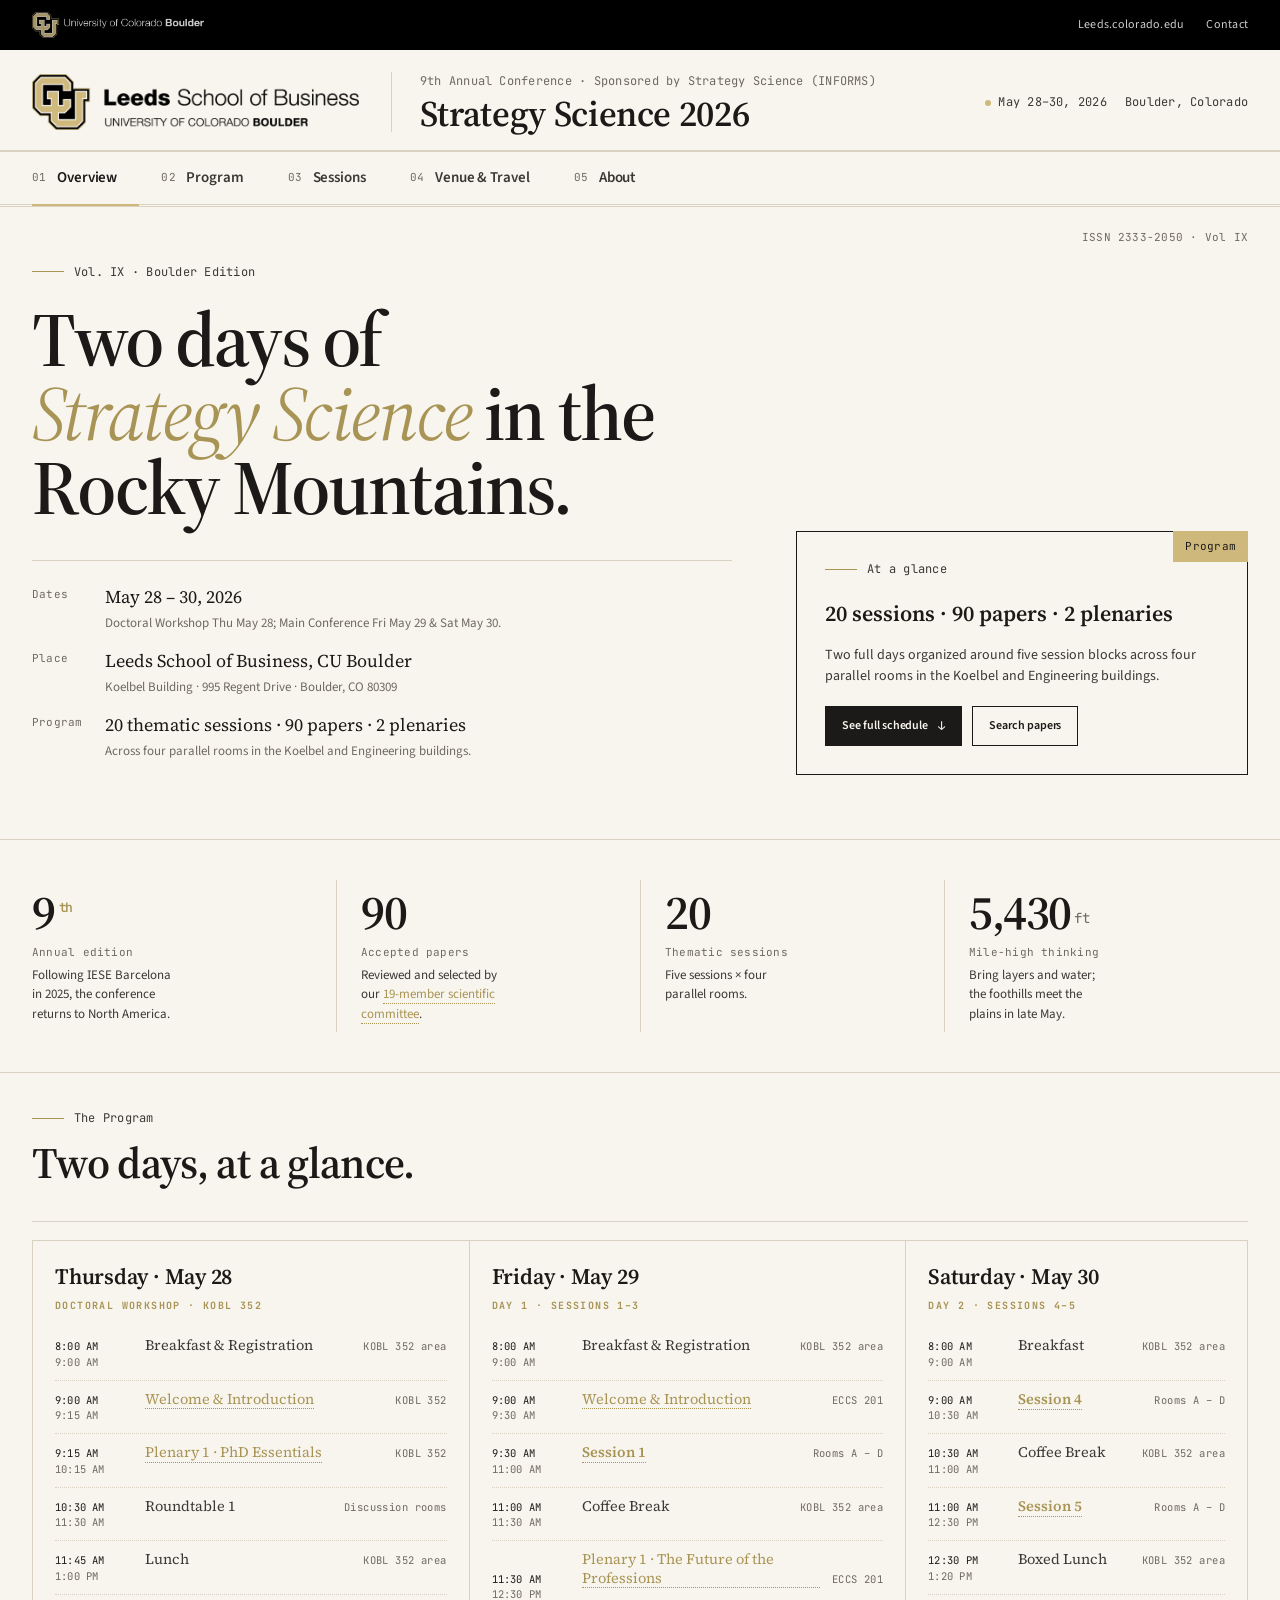
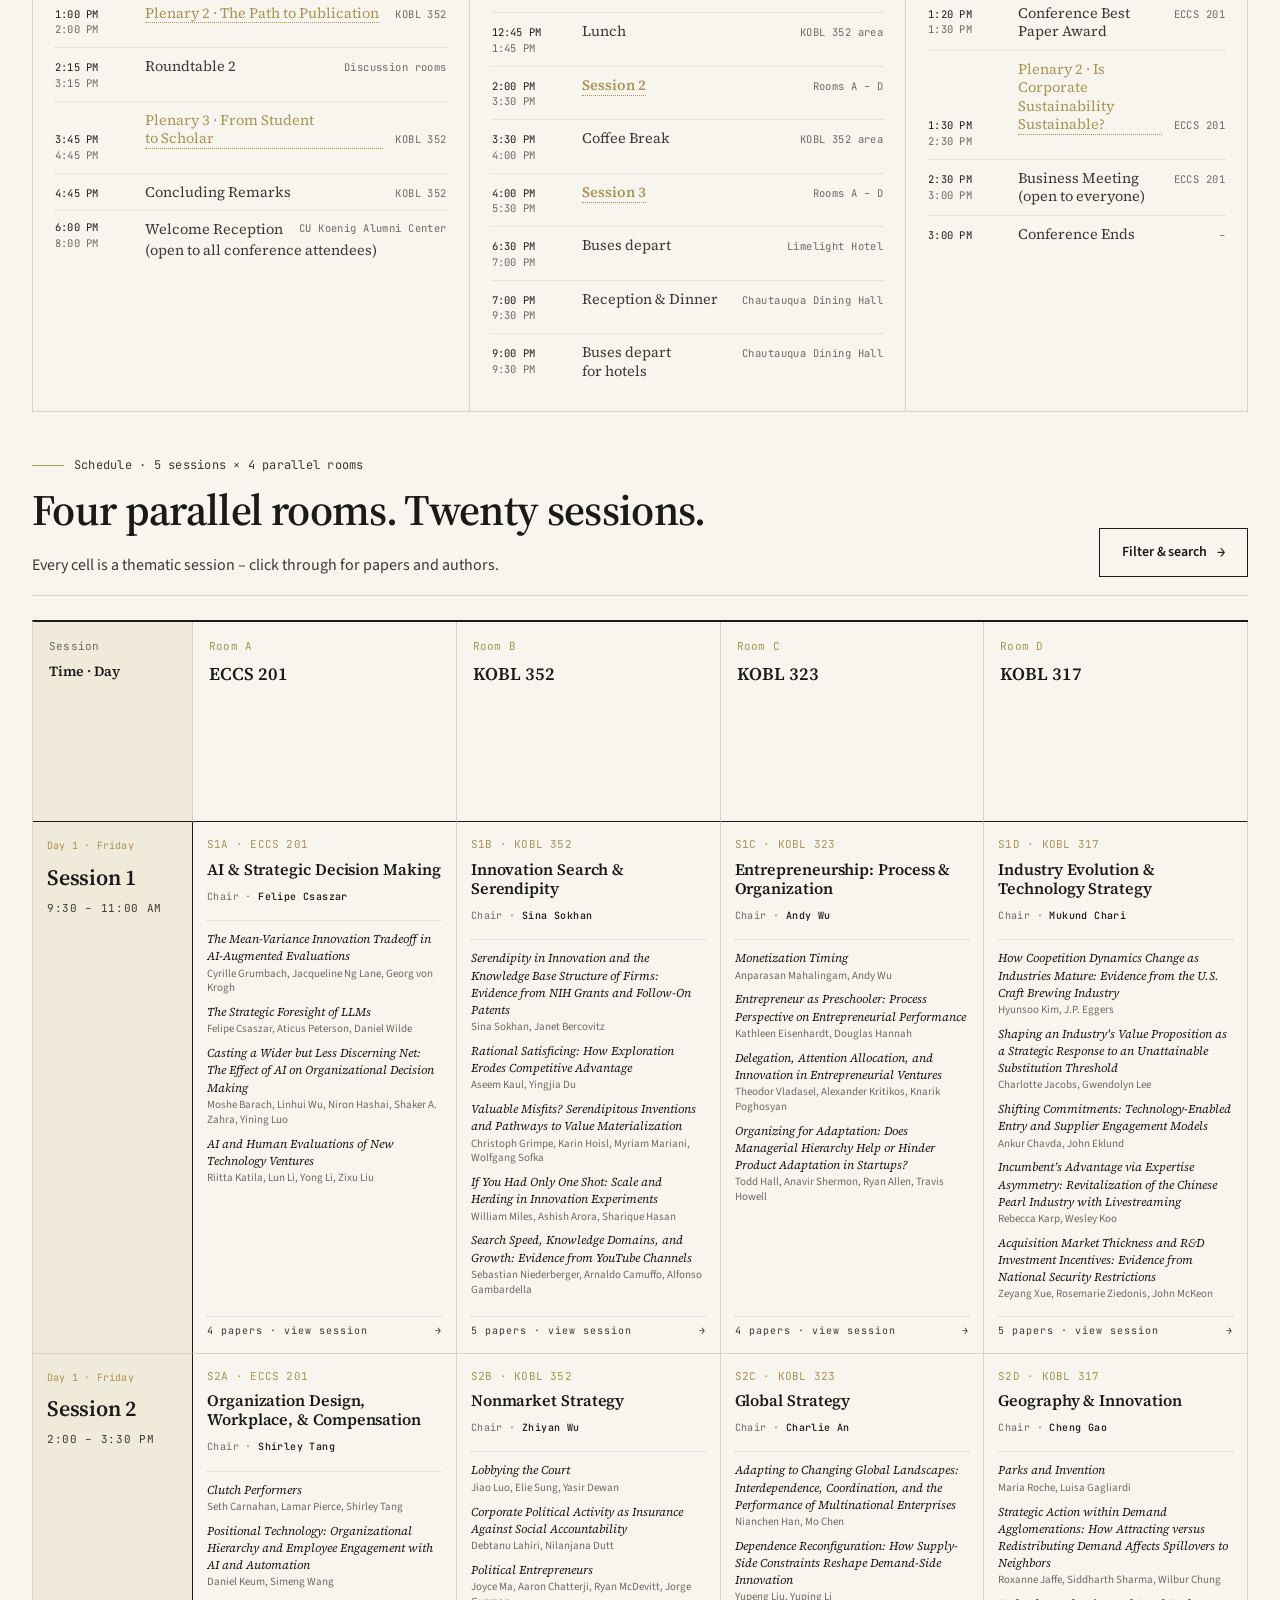
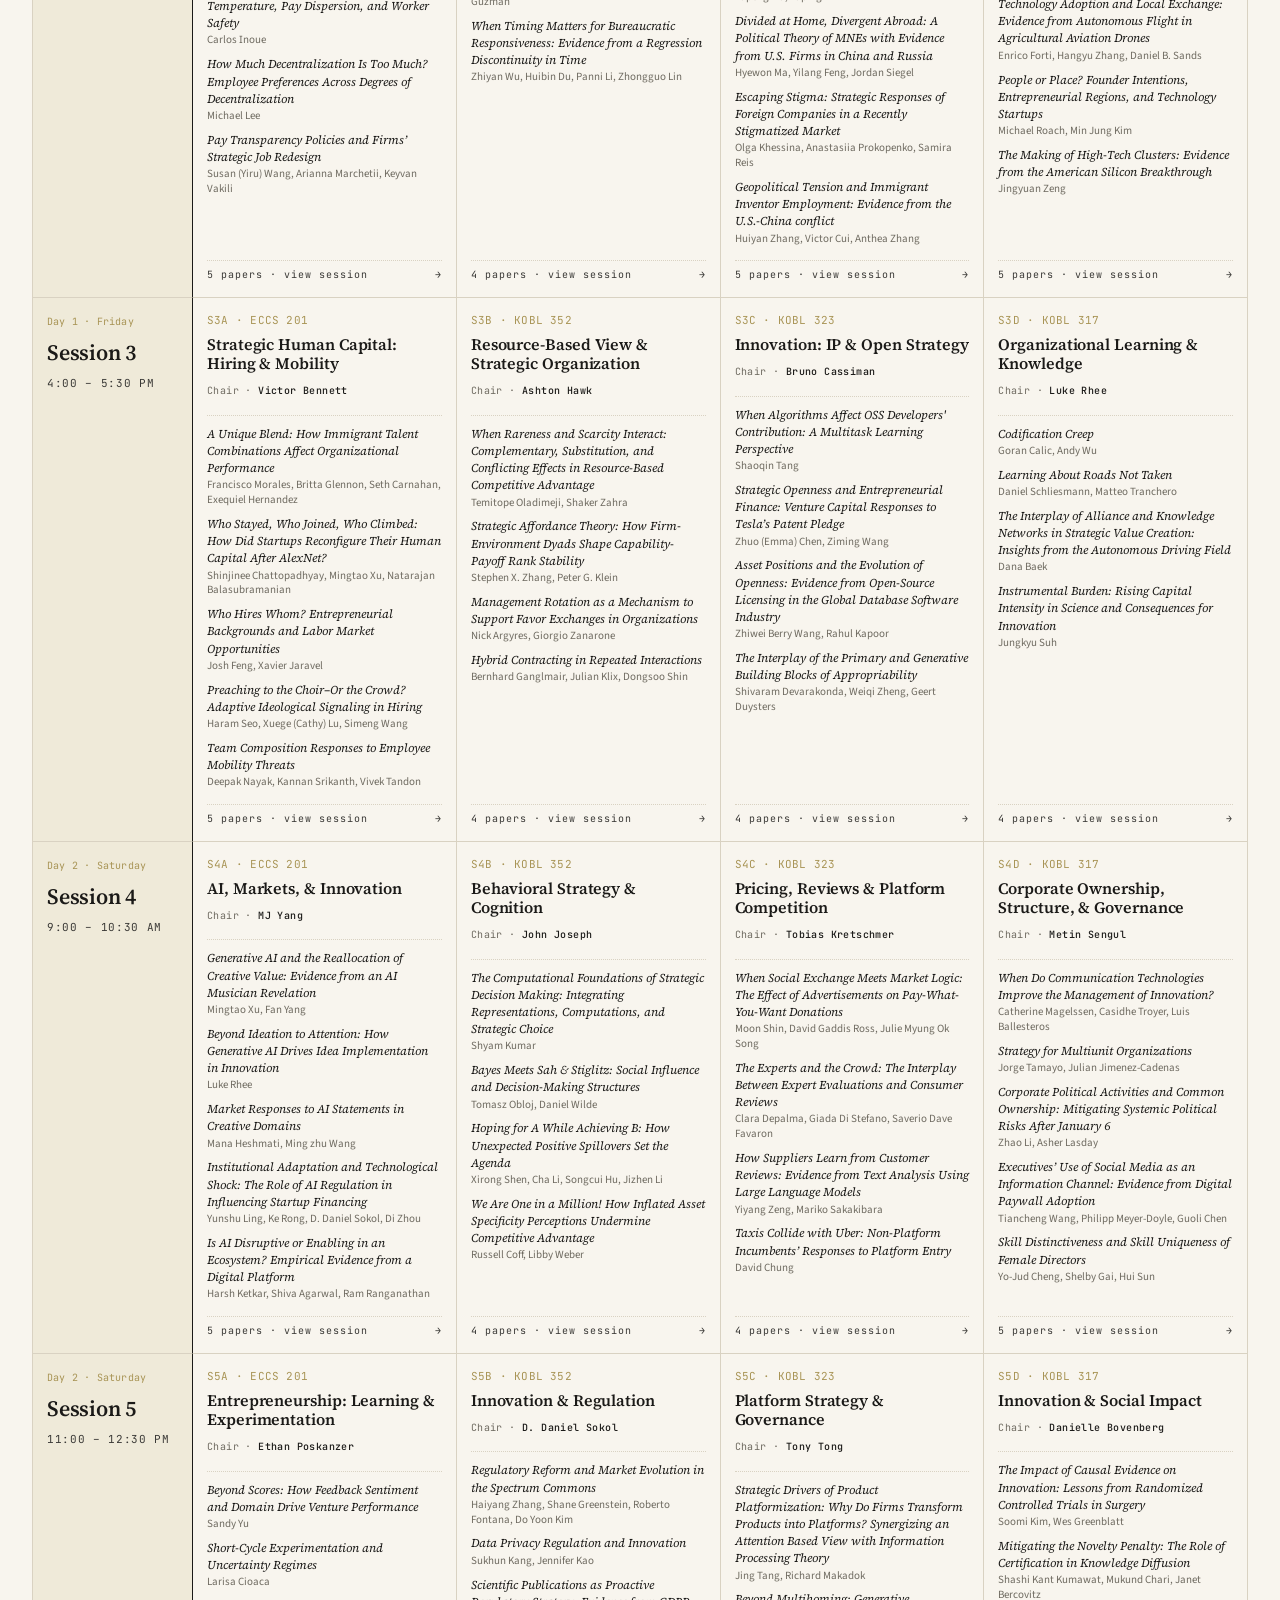
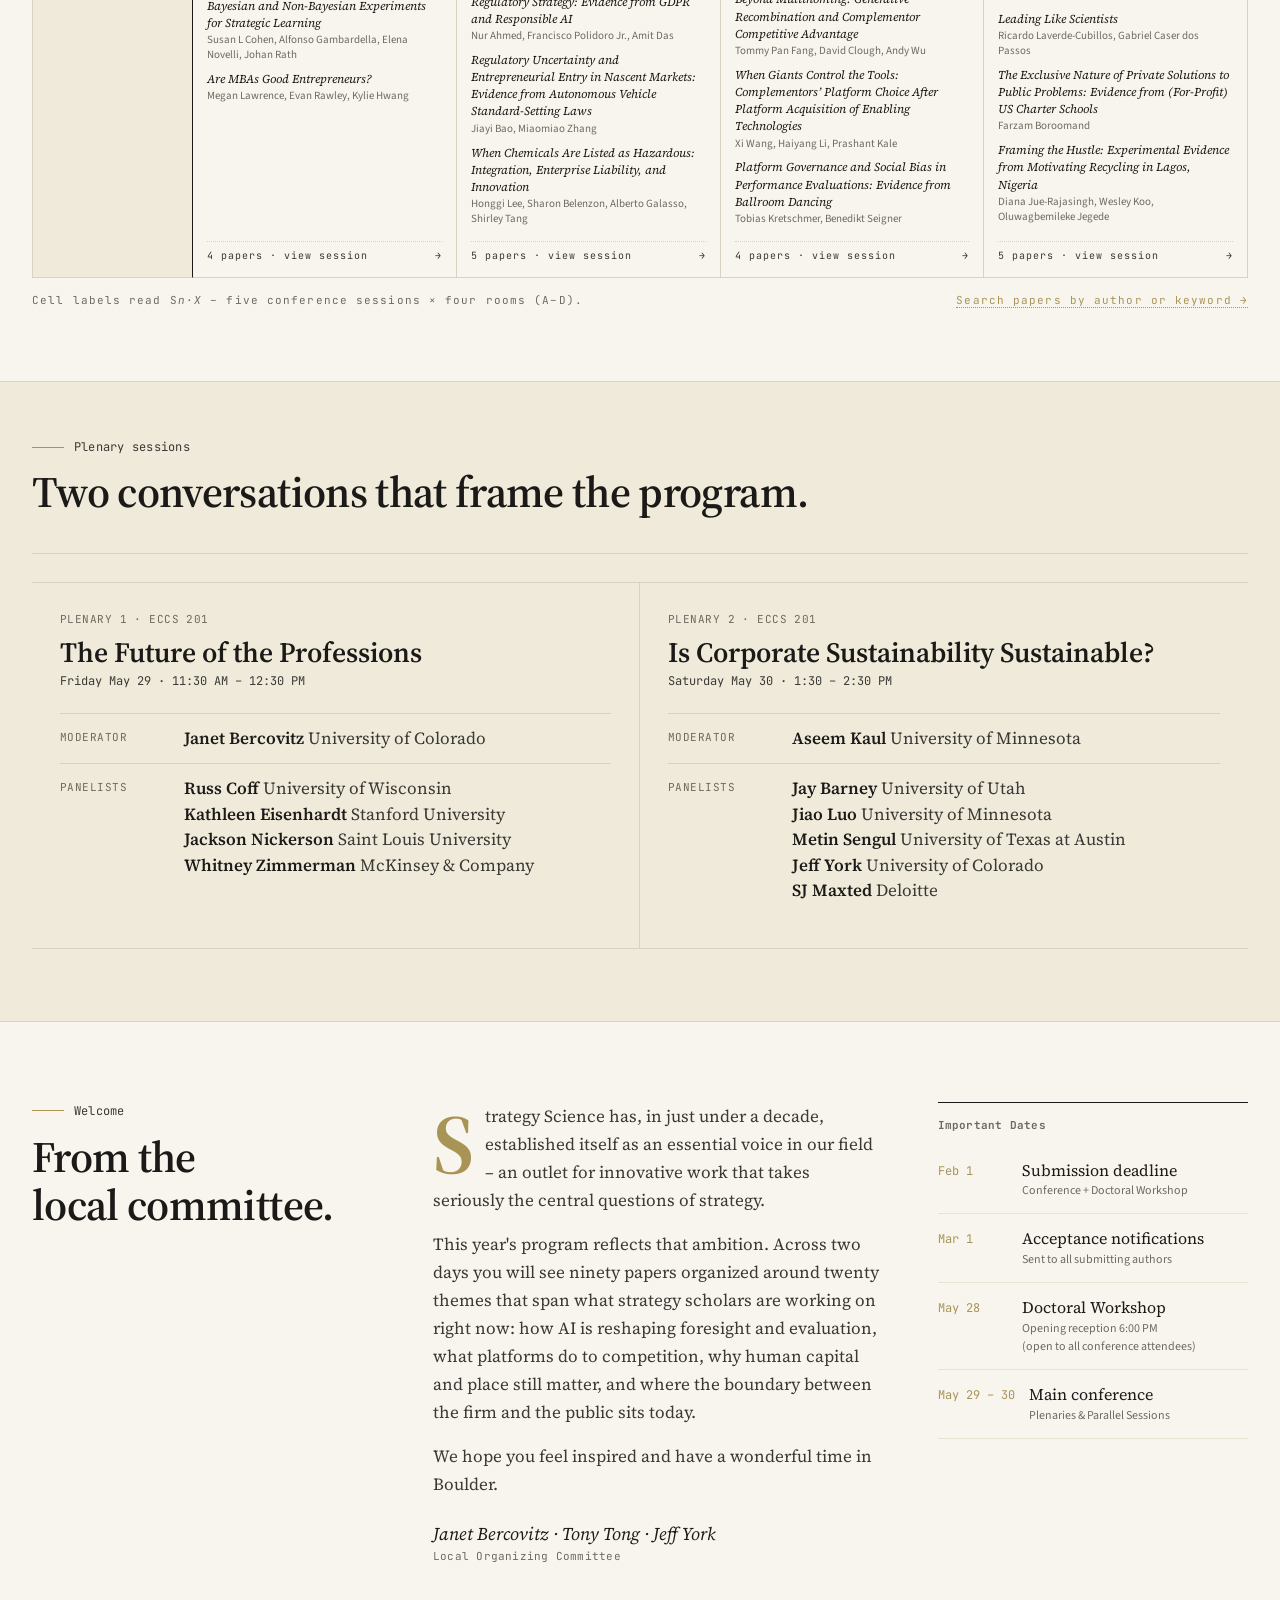
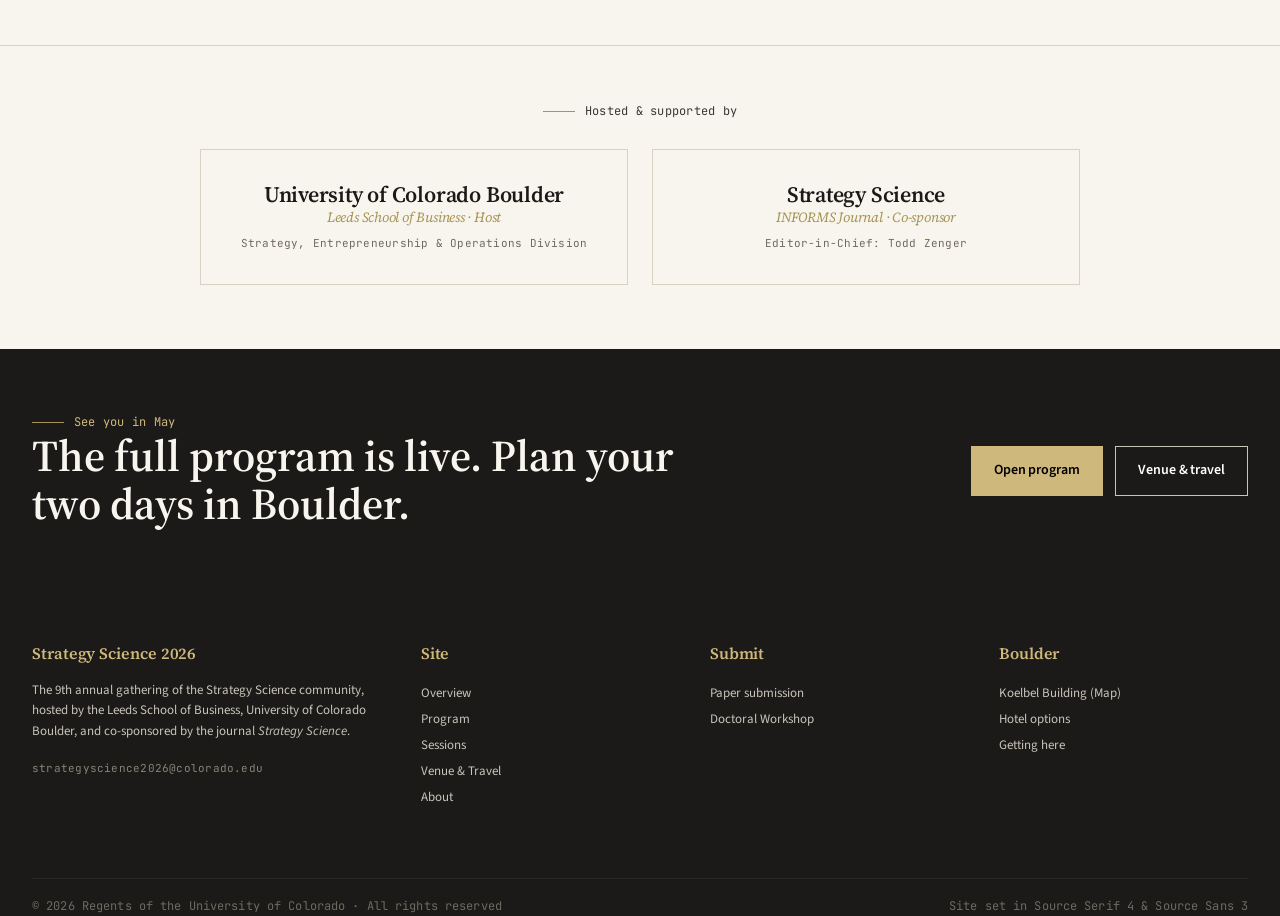
==== deploy/index.html @ 295f2c68 "Revert two-line room name on Welcome Reception row Per user preference. Back to the two-row layout w" ====
<!DOCTYPE html>
<html lang="en">
<head>
<meta charset="UTF-8" />
<meta name="viewport" content="width=device-width, initial-scale=1.0" />
<title>Strategy Science 2026 – Boulder, Colorado</title>
<meta name="description" content="The 9th Annual Strategy Science Conference, hosted by the Leeds School of Business at the University of Colorado Boulder. May 28–30, 2026." />
<link rel="preconnect" href="https://fonts.googleapis.com" />
<link rel="preconnect" href="https://fonts.gstatic.com" crossorigin />
<link href="https://fonts.googleapis.com/css2?family=Source+Serif+4:opsz,wght@8..60,400;8..60,500;8..60,600;8..60,700&family=Source+Sans+3:wght@400;500;600;700&family=JetBrains+Mono:wght@400;500&display=swap" rel="stylesheet" />
<link rel="stylesheet" href="assets/site.css" />
<style data-page="home">
  /* –– Hero –– */
  .hero {
    border-bottom: 1px solid var(--rule);
    padding: 56px 0 64px;
    position: relative;
    overflow: hidden;
  }
  .hero .grid {
    display: grid;
    grid-template-columns: 1.55fr 1fr;
    gap: 64px;
    align-items: end;
  }
  @media (max-width: 920px) { .hero .grid { grid-template-columns: 1fr; gap: 36px; } }
  .hero h2 {
    font-family: var(--serif);
    font-weight: 600;
    font-size: clamp(40px, 6vw, 88px);
    line-height: 0.96;
    letter-spacing: -0.025em;
    margin: 22px 0 0;
  }
  .hero h2 em {
    font-style: italic;
    font-weight: 400;
    color: var(--gold-deep);
  }
  .hero .runner {
    display: grid;
    grid-template-columns: max-content 1fr;
    column-gap: 22px;
    row-gap: 14px;
    border-top: 1px solid var(--rule);
    padding-top: 22px;
    margin-top: 36px;
    font-size: 14px;
  }
  .hero .runner dt {
    font-family: var(--mono); font-size: 11px; letter-spacing: 0.02em; color: var(--ink-3);
    padding-top: 3px;
  }
  .hero .runner dd { margin: 0; font-family: var(--serif); font-size: 18px; }
  .hero .runner dd small { display:block; font-family: var(--sans); font-size: 13px; color: var(--ink-3); margin-top: 2px; }
  .hero-aside {
    border: 1px solid var(--ink);
    padding: 28px;
    background: var(--paper);
    position: relative;
  }
  .hero-aside .stamp {
    position: absolute; top: -1px; right: -1px;
    background: var(--gold); color: var(--ink);
    padding: 7px 12px;
    font-family: var(--mono); font-size: 11px; letter-spacing: 0.02em;
  }
  .hero-aside h3 {
    font-family: var(--serif); font-weight: 600; font-size: 22px; margin: 8px 0 4px;
  }
  .hero-aside p { color: var(--ink-2); font-size: 14px; line-height: 1.55; }
  .hero-aside .actions { display: flex; gap: 10px; margin-top: 18px; flex-wrap: wrap; }
  .hero-aside .actions .btn { padding: 10px 16px; font-size: 12px; }

  /* corner ornament */
  .hero::before {
    content: "ISSN 2333-2050 · Vol IX";
    position: absolute;
    top: 22px; right: 32px;
    font-family: var(--mono); font-size: 11px; letter-spacing: 0.02em;
    color: var(--ink-3);
  }

  /* –– At-a-glance strip –– */
  .glance {
    border-bottom: 1px solid var(--rule);
    padding: 40px 0;
  }
  .glance .row {
    display: grid;
    grid-template-columns: repeat(4, 1fr);
    gap: 0;
  }
  @media (max-width: 1000px) { .glance .row { grid-template-columns: repeat(3, 1fr); } }
  @media (max-width: 800px) { .glance .row { grid-template-columns: repeat(2, 1fr); } }
  .glance .stat {
    padding: 8px 24px 8px 0;
    border-left: 1px solid var(--rule);
    padding-left: 24px;
  }
  .glance .stat:first-child { border-left: none; padding-left: 0; }
  .glance .stat .num {
    font-family: var(--serif);
    font-weight: 600;
    font-size: 48px;
    line-height: 1;
    letter-spacing: -0.03em;
    color: var(--ink);
    white-space: nowrap;
  }
  .glance .stat .num sup {
    font-family: var(--mono);
    font-size: 13px;
    color: var(--gold-deep);
    margin-left: 4px;
    vertical-align: super;
  }
  .glance .stat .num .unit {
    font-family: var(--mono); font-size: 14px; font-weight: 400;
    color: var(--ink-3); letter-spacing: 0.02em; vertical-align: 0.4em;
  }
  .glance .stat .lbl {
    font-family: var(--mono); font-size: 11px; letter-spacing: 0.02em;
    color: var(--ink-3); margin-top: 8px;
  }
  .glance .stat p { font-size: 13px; color: var(--ink-2); line-height: 1.5; margin: 4px 0 0; max-width: 24ch; }

  /* –– Welcome letter + side card –– */
  .letter {
    padding: 80px 0;
    border-bottom: 1px solid var(--rule);
  }
  .letter .grid {
    display: grid;
    grid-template-columns: 1fr 1.3fr 0.9fr;
    gap: 56px;
    align-items: start;
  }
  @media (max-width: 1000px) { .letter .grid { grid-template-columns: 1fr; gap: 28px; } }
  .letter .lede {
    font-family: var(--serif);
    font-size: 22px;
    line-height: 1.35;
    color: var(--ink);
  }
  .letter .lede:first-letter {
    font-family: var(--serif);
    font-weight: 700;
    font-size: 84px;
    line-height: 0.85;
    float: left;
    padding: 6px 10px 0 0;
    color: var(--gold-deep);
  }
  .letter .body p { font-family: var(--serif); font-size: 17px; line-height: 1.65; color: var(--ink-2); margin: 0 0 16px; }
  .letter .signoff { margin-top: 22px; }
  .letter .signoff .nm { font-family: var(--serif); font-style: italic; font-size: 18px; }
  .letter .signoff .role { font-family: var(--mono); font-size: 11px; letter-spacing: 0.02em; color: var(--ink-3); }
  .letter .side {
    border-top: 1px solid var(--ink);
    padding-top: 14px;
  }
  .letter .side h4 {
    font-family: var(--mono); font-size: 11px; letter-spacing: 0.02em; color: var(--ink-3);
    margin: 0 0 12px;
  }
  .letter .side .item {
    border-bottom: 1px solid var(--rule-soft);
    padding: 14px 0;
    display: grid; grid-template-columns: max-content 1fr; gap: 14px;
  }
  .letter .side .item .d {
    font-family: var(--mono); font-size: 12px; color: var(--gold-deep); padding-top: 2px; min-width: 70px;
  }
  .letter .side .item .t { font-family: var(--serif); font-size: 16px; line-height: 1.35; }
  .letter .side .item .t small { display:block; font-family: var(--sans); font-size: 12px; color: var(--ink-3); margin-top: 2px; }

  /* –– Day timeline strip –– */
  .timeline {
    padding: 36px 0 8px;
  }
  .timeline .head {
    display: grid; grid-template-columns: 1fr auto; gap: 24px; align-items: end;
    padding-bottom: 16px; border-bottom: 1px solid var(--rule); margin-bottom: 18px;
  }
  .timeline .head p { color: var(--ink-2); margin: 0; max-width: 56ch; }
  .days {
    display: grid; grid-template-columns: 1.15fr 1.15fr 0.90fr; gap: 0;
    border-left: 1px solid var(--rule);
  }
  @media (max-width: 1000px) { .days { grid-template-columns: 1fr 1fr; } }
  @media (max-width: 800px) { .days { grid-template-columns: 1fr; } }
  .day-col {
    border-right: 1px solid var(--rule);
    border-top: 1px solid var(--rule);
    min-width: 0;
    border-bottom: 1px solid var(--rule);
    padding: 18px 22px 22px;
  }
  .day-col h4 {
    margin: 0 0 14px;
    font-family: var(--mono); font-size: 10px; letter-spacing: 0.12em; color: var(--ink-3); text-transform: uppercase;
    display: flex; flex-direction: column; gap: 4px;
  }
  .day-col h4 .big { font-family: var(--serif); font-size: 22px; font-weight: 600; letter-spacing: -0.01em; color: var(--ink); text-transform: none; }
  .day-col h4 .tag { color: var(--gold-deep); font-size: 10px; letter-spacing: .14em; }
  .day-col .item {
    display: grid; grid-template-columns: 78px minmax(0, 1fr) auto; gap: 12px;
    padding: 9px 0;
    border-top: 1px dotted var(--rule);
    align-items: start;
    align-items: baseline;
  }
  .day-col .item:first-of-type { border-top: 0; }
  .day-col .item .t { font-family: var(--mono); font-size: 10.5px; color: var(--ink); letter-spacing: .02em; line-height: 1.5; white-space: nowrap; }
  .day-col .item .t .to { display: block; color: var(--ink-3); }
  .day-col .item .lbl { font-family: var(--serif); font-size: 14.5px; color: var(--ink-2); line-height: 1.28; text-wrap: pretty; }
  .day-col .item.session .lbl { color: var(--ink); font-weight: 600; }
  .day-col .item.session .lbl a { color: var(--gold-deep); border-bottom: 1px dotted; }
  .day-col .item .rm { font-family: var(--mono); font-size: 10.5px; color: var(--ink-3); letter-spacing: 0.04em; white-space: nowrap; }
  .day-col .lbl details.info { display: inline; }
  .day-col .lbl details.info > summary {
    list-style: none;
    cursor: pointer;
    color: var(--gold-deep);
    border-bottom: 1px dotted var(--gold-deep);
    display: inline;
  }
  .day-col .lbl details.info > summary::-webkit-details-marker { display: none; }
  .day-col .lbl details.info .info-body {
    display: block;
    margin-top: 6px;
    padding: 10px 12px;
    background: var(--paper-2);
    border-left: 2px solid var(--gold);
    font-family: var(--sans);
    font-size: 12px;
    color: var(--ink-2);
    line-height: 1.55;
  }
  .day-col .lbl details.info .info-body b {
    display: inline-block;
    font-family: var(--mono);
    font-size: 10px;
    text-transform: uppercase;
    letter-spacing: 0.08em;
    color: var(--ink);
    margin-right: 8px;
    margin-top: 4px;
    font-weight: 600;
  }
  .day-col .lbl details.info .info-body b:first-child { margin-top: 0; }

  /* –– Schedule matrix on home –– */
  .schedule-home {
    padding: 36px 0 64px;
    border-bottom: 1px solid var(--rule);
  }
  .schedule-home .head {
    display: grid; grid-template-columns: 1fr auto; gap: 24px; align-items: end;
    padding-bottom: 18px; border-bottom: 1px solid var(--rule); margin-bottom: 0;
  }
  .schedule-home .head p { color: var(--ink-2); margin: 0; max-width: 60ch; }
  .matrix-wrap { padding: 24px 0 8px; overflow-x: auto; }
  .matrix {
    display: grid;
    grid-template-columns: 160px repeat(4, minmax(0, 1fr));
    border-top: 2px solid var(--ink);
    border-left: 1px solid var(--rule);
    min-width: 920px;
  }
  .m-cell { overflow-wrap: anywhere; min-width: 0; }
  .session-card .ti, .session-card .desc, .session-card .pp { overflow-wrap: anywhere; }
  .m-cell {
    border-right: 1px solid var(--rule);
    border-bottom: 1px solid var(--rule);
    padding: 14px;
    display: flex; flex-direction: column; gap: 6px;
    min-height: 200px;
    position: relative;
  }
  .m-head { background: var(--paper); border-bottom: 1px solid var(--ink); padding: 16px; }
  .m-head .room { font-family: var(--mono); font-size: 11px; letter-spacing: 0.02em; color: var(--gold-deep); }
  .m-head .building { font-family: var(--serif); font-weight: 600; font-size: 18px; line-height: 1.1; margin-top: 2px; }
  .m-head .cap { font-family: var(--mono); font-size: 11px; color: var(--ink-3); margin-top: 4px; letter-spacing: 0.06em; }
  .m-rowhead {
    background: var(--paper-2);
    border-right: 1px solid var(--ink);
    padding: 16px 14px;
    display: flex; flex-direction: column; gap: 6px;
  }
  .m-rowhead .sn { font-family: var(--serif); font-weight: 600; font-size: 22px; letter-spacing: -0.01em; }
  .m-rowhead .ti { font-family: var(--mono); font-size: 11px; color: var(--ink-2); letter-spacing: .06em; }
  .m-rowhead .day { font-family: var(--mono); font-size: 10px; color: var(--gold-deep); letter-spacing: 0.02em; }
  .session-card {
    cursor: pointer;
    transition: background .12s ease;
    text-decoration: none; color: inherit;
  }
  .session-card:hover { background: #F1ECDD; }
  .session-card .id {
    font-family: var(--mono); font-size: 11px; letter-spacing: 0.02em; color: var(--gold-deep);
  }
  .session-card .ti {
    font-family: var(--serif); font-weight: 600; font-size: 16px; line-height: 1.2; letter-spacing: -0.005em; color: var(--ink);
  }
  .session-card .chair {
    font-family: var(--mono); font-size: 10px; letter-spacing: 0.04em; color: var(--ink-3);
    margin-top: 4px;
  }
  .session-card .chair b { color: var(--ink); font-weight: 500; }
  .session-card .papers-list {
    margin-top: 10px;
    padding-top: 10px;
    border-top: 1px dotted var(--rule);
    display: flex; flex-direction: column; gap: 8px;
    flex: 1;
  }
  .session-card .papers-list .pp {
    font-size: 12px; line-height: 1.35;
  }
  .session-card .papers-list .pp .pti {
    font-family: var(--serif); color: var(--ink); font-style: italic;
  }
  .session-card .papers-list .pp .pau {
    color: var(--ink-3); display: block; font-size: 11px; margin-top: 1px;
  }
  .session-card .ct {
    font-family: var(--mono); font-size: 10px; color: var(--ink-2); letter-spacing: .1em;
    border-top: 1px dotted var(--rule); padding-top: 6px; margin-top: 8px;
    display: flex; justify-content: space-between; align-items: center;
  }
  .matrix-foot {
    margin: 14px 0 0; font-family: var(--mono); font-size: 11px; letter-spacing: .1em; color: var(--ink-3);
    display: flex; justify-content: space-between; flex-wrap: wrap; gap: 12px;
  }
  .matrix-foot a { color: var(--gold-deep); border-bottom: 1px dotted; }

  /* –– Logos / sponsors –– */
  .sponsors {
    padding: 56px 0 64px;
  }
  .sponsors .head { text-align: center; margin-bottom: 28px; }
  .sponsors .row {
    display: grid;
    grid-template-columns: repeat(2, 1fr);
    gap: 24px;
    align-items: stretch;
    max-width: 880px;
    margin: 0 auto;
  }
  @media (max-width: 700px) { .sponsors .row { grid-template-columns: 1fr; } }
  .sponsor {
    display: block;
    border: 1px solid var(--rule);
    padding: 32px 24px;
    text-align: center;
    background: var(--paper);
    color: inherit;
    text-decoration: none;
    transition: border-color .15s ease, transform .15s ease, background .15s ease;
  }
  .sponsor:hover {
    border-color: var(--gold-deep);
    background: #FBF7EE;
  }
  .sponsor .lockup {
    font-family: var(--serif);
    font-weight: 600;
    font-size: 22px;
    letter-spacing: -0.01em;
    line-height: 1.1;
  }
  .sponsor .lockup span { color: var(--gold-deep); display: block; font-style: italic; font-weight: 400; font-size: 14px; margin-top: 4px; }
  .sponsor .sub {
    font-family: var(--mono); font-size: 11px; letter-spacing: 0.02em; color: var(--ink-3);
    margin-top: 10px;
  }

  /* –– Closing CTA –– */
  .cta {
    background: var(--ink);
    color: var(--paper);
    padding: 64px 0 64px;
    margin-bottom: 0;
  }
  .cta .grid {
    display: grid; grid-template-columns: 1.4fr 1fr; gap: 40px; align-items: center;
  }
  @media (max-width: 800px) { .cta .grid { grid-template-columns: 1fr; } }
  .cta h2 {
    font-family: var(--serif); font-weight: 600; font-size: clamp(28px, 4vw, 44px); margin: 0; line-height: 1.1;
  }
  .cta p { color: #C8C4BA; max-width: 56ch; }
  .cta .btn { background: var(--gold); border-color: var(--gold); color: #000; }
  .cta .btn:hover { background: #fff; border-color: #fff; color: #000; }
  .cta .btn.ghost { background: transparent; border-color: #C8C4BA; color: #fff; }
  .cta .btn.ghost:hover { background: #fff; color: #000; border-color: #fff; }

</style>
</head>
<body>

<!-- CU-style top bar -->
<div class="cu-bar">
  <div class="row">
    <div class="brand"><a href="https://www.colorado.edu/" target="_blank" rel="noopener" class="cu-logo"><img src="assets/cu-boulder-lockup-rev.png" alt="University of Colorado Boulder" /></a></div>
    <nav>
      <a href="https://www.colorado.edu/business/" target="_blank" rel="noopener">Leeds.colorado.edu</a>
      <a href="mailto:strategyscience2026@colorado.edu">Contact</a>
    </nav>
  </div>
</div>

<!-- Site header -->
<header class="site-header">
  <div class="row">
    <a href="https://www.colorado.edu/business/" target="_blank" rel="noopener" class="leeds-mark"><img src="assets/leeds-lockup.png" alt="Leeds School of Business – University of Colorado Boulder" /></a>
    <div class="lockup">
      <div class="eyebrow">9th Annual Conference · Sponsored by Strategy Science (INFORMS)</div>
      <h1><a href="index.html">Strategy Science 2026</a></h1>
    </div>
    <div class="meta">
      <span><span class="dot"></span> May 28–30, 2026</span>
      <span>Boulder, Colorado</span>
    </div>
  </div>
</header>

<nav class="primary-nav">
  <div class="row">
    <a href="index.html" aria-current="page"><span class="num">01</span> Overview</a>
    <a href="program.html"><span class="num">02</span> Program</a>
    <a href="sessions.html"><span class="num">03</span> Sessions</a>
    <a href="venue.html"><span class="num">04</span> Venue &amp; Travel</a>
    <a href="about.html"><span class="num">05</span> About</a>
  </div>
</nav>

<!-- Hero -->
<section class="hero">
  <div class="container">
    <div class="grid">
      <div>
        <div class="kicker">Vol. IX · Boulder Edition</div>
        <h2>Two days of <em style="white-space:nowrap;">Strategy Science</em> in the Rocky Mountains.</h2>
        <dl class="runner">
          <dt>Dates</dt>
          <dd>May 28 – 30, 2026<small>Doctoral Workshop Thu May 28; Main Conference Fri May 29 &amp; Sat May 30.</small></dd>
          <dt>Place</dt>
          <dd>Leeds School of Business, CU Boulder<small>Koelbel Building · 995 Regent Drive · Boulder, CO 80309</small></dd>
          <dt>Program</dt>
          <dd>20 thematic sessions · 90 papers · 2 plenaries<small>Across four parallel rooms in the Koelbel and Engineering buildings.</small></dd>
        </dl>
      </div>
      <aside class="hero-aside">
        <div class="stamp">Program</div>
        <div class="kicker" style="margin-bottom: 18px;">At a glance</div>
        <h3>20 sessions · 90 papers · 2 plenaries</h3>
        <p>Two full days organized around five session blocks across four parallel rooms in the Koelbel and Engineering buildings.</p>
        <div class="actions">
          <a class="btn" href="#sched">See full schedule <span class="arr">↓</span></a>
          <a class="btn ghost" href="program.html">Search papers</a>
        </div>
      </aside>
    </div>
  </div>
</section>

<!-- Glance -->
<section class="glance">
  <div class="container">
    <div class="row">
      <div class="stat">
        <div class="num">9<sup>th</sup></div>
        <div class="lbl">Annual edition</div>
        <p>Following IESE Barcelona in 2025, the conference returns to North America.</p>
      </div>
      <div class="stat">
        <div class="num">90</div>
        <div class="lbl">Accepted papers</div>
        <p>Reviewed and selected by our <a href="about.html#scientific-committee" style="border-bottom:1px dotted;color:var(--gold-deep);">19-member scientific committee</a>.</p>
      </div>
      <div class="stat">
        <div class="num">20</div>
        <div class="lbl">Thematic sessions</div>
        <p>Five sessions × four parallel rooms.</p>
      </div>
      <div class="stat">
        <div class="num">5,430<span class="unit">&thinsp;ft</span></div>
        <div class="lbl">Mile-high thinking</div>
        <p>Bring layers and water; the foothills meet the plains in late May.</p>
      </div>
    </div>
  </div>
</section>


<!-- Day timeline -->
<section class="timeline">
  <div class="container">
    <div class="head">
      <div>
        <div class="kicker">The Program</div>
        <h2 class="section-title">Two days, at a glance.</h2>
      </div>
    </div>
    <div class="days">
      <div class="day-col">
        <h4><span class="big">Thursday · May 28</span><span class="tag">Doctoral Workshop · KOBL 352</span></h4>
        <div class="item"><span class="t">8:00 AM<span class="to">9:00 AM</span></span><span class="lbl">Breakfast &amp; Registration</span><span class="rm">KOBL 352 area</span></div>
        <div class="item"><span class="t">9:00 AM<span class="to">9:15 AM</span></span><span class="lbl"><details class="info"><summary>Welcome &amp; Introduction</summary><div class="info-body"><b>Hosts</b> Tony Tong (CU Boulder) · Todd Zenger (Utah) · Aseem Kaul (Minnesota) · Mahka Moeen (Wisconsin)</div></details></span><span class="rm">KOBL 352</span></div>
        <div class="item"><span class="t">9:15 AM<span class="to">10:15 AM</span></span><span class="lbl"><details class="info"><summary>Plenary 1 · PhD Essentials</summary><div class="info-body"><b>Theme</b>Succeeding in Your Doctoral Journey<br><b>Moderator</b>Mahka Moeen (Wisconsin)<br><b>Panelists</b>Felipe Csaszar (Michigan) · Martin Ganco (Wisconsin) · Jiao Luo (Minnesota)</div></details></span><span class="rm">KOBL 352</span></div>
        <div class="item"><span class="t">10:30 AM<span class="to">11:30 AM</span></span><span class="lbl">Roundtable 1</span><span class="rm">Discussion rooms</span></div>
        <div class="item"><span class="t">11:45 AM<span class="to">1:00 PM</span></span><span class="lbl">Lunch</span><span class="rm">KOBL 352 area</span></div>
        <div class="item"><span class="t">1:00 PM<span class="to">2:00 PM</span></span><span class="lbl"><details class="info"><summary>Plenary 2 · The Path to Publication</summary><div class="info-body"><b>Theme</b>Managing Submissions, Revisions, and Rejections<br><b>Moderator</b>Aseem Kaul (Minnesota)<br><b>Panelists</b>Elena Novelli (City St George's) · Mike Roach (Illinois) · Todd Zenger (Utah)</div></details></span><span class="rm">KOBL 352</span></div>
        <div class="item"><span class="t">2:15 PM<span class="to">3:15 PM</span></span><span class="lbl">Roundtable 2</span><span class="rm">Discussion rooms</span></div>
        <div class="item"><span class="t">3:45 PM<span class="to">4:45 PM</span></span><span class="lbl"><details class="info"><summary>Plenary 3 · From Student to Scholar</summary><div class="info-body"><b>Theme</b>Preparing for a Successful Academic Career<br><b>Moderator</b>Charlotte Jacobs (LSU)<br><b>Panelists</b>Janet Bercovitz (CU Boulder) · Tobias Kretschmer (Imperial College) · Catherine Magelssen (South Carolina)</div></details></span><span class="rm">KOBL 352</span></div>
        <div class="item"><span class="t">4:45 PM</span><span class="lbl">Concluding Remarks</span><span class="rm">KOBL 352</span></div>
        <div class="item" style="row-gap: 2px; align-items: start;"><span class="t" style="grid-row: span 2;">6:00 PM<span class="to">8:00 PM</span></span><span class="lbl">Welcome Reception</span><span class="rm">CU Koenig Alumni Center</span><span class="lbl" style="grid-column: 2 / -1;">(open to all conference attendees)</span></div>
      </div>
      <div class="day-col">
        <h4><span class="big">Friday · May 29</span><span class="tag">Day 1 · Sessions 1–3</span></h4>
        <div class="item"><span class="t">8:00 AM<span class="to">9:00 AM</span></span><span class="lbl">Breakfast &amp; Registration</span><span class="rm">KOBL 352 area</span></div>
        <div class="item"><span class="t">9:00 AM<span class="to">9:30 AM</span></span><span class="lbl"><details class="info"><summary>Welcome &amp; Introduction</summary><div class="info-body"><b>Hosts</b> Vijay Khatri (Dean, Leeds School of Business) · Tony Tong (CU Boulder) · Todd Zenger (Utah)</div></details></span><span class="rm">ECCS 201</span></div>
        <div class="item session"><span class="t">9:30 AM<span class="to">11:00 AM</span></span><span class="lbl"><a href="#sched">Session 1</a></span><span class="rm">Rooms A – D</span></div>
        <div class="item"><span class="t">11:00 AM<span class="to">11:30 AM</span></span><span class="lbl">Coffee Break</span><span class="rm">KOBL 352 area</span></div>
        <div class="item"><span class="t">11:30 AM<span class="to">12:30 PM</span></span><span class="lbl"><details class="info"><summary>Plenary 1 · The Future of the Professions</summary><div class="info-body"><b>Moderator</b>Janet Bercovitz (CU Boulder)<br><b>Panelists</b>Russ Coff (Wisconsin) · Kathleen Eisenhardt (Stanford) · Jackson Nickerson (Saint Louis University) · Whitney Zimmerman (McKinsey &amp; Company)</div></details></span><span class="rm">ECCS 201</span></div>
        <div class="item"><span class="t">12:45 PM<span class="to">1:45 PM</span></span><span class="lbl">Lunch</span><span class="rm">KOBL 352 area</span></div>
        <div class="item session"><span class="t">2:00 PM<span class="to">3:30 PM</span></span><span class="lbl"><a href="#sched">Session 2</a></span><span class="rm">Rooms A – D</span></div>
        <div class="item"><span class="t">3:30 PM<span class="to">4:00 PM</span></span><span class="lbl">Coffee Break</span><span class="rm">KOBL 352 area</span></div>
        <div class="item session"><span class="t">4:00 PM<span class="to">5:30 PM</span></span><span class="lbl"><a href="#sched">Session 3</a></span><span class="rm">Rooms A – D</span></div>
        <div class="item"><span class="t">6:30 PM<span class="to">7:00 PM</span></span><span class="lbl">Buses depart</span><span class="rm">Limelight Hotel</span></div>
        <div class="item"><span class="t">7:00 PM<span class="to">9:30 PM</span></span><span class="lbl">Reception &amp; Dinner</span><span class="rm">Chautauqua Dining Hall</span></div>
        <div class="item"><span class="t">9:00 PM<span class="to">9:30 PM</span></span><span class="lbl">Buses depart for hotels</span><span class="rm">Chautauqua Dining Hall</span></div>
      </div>
      <div class="day-col">
        <h4><span class="big">Saturday · May 30</span><span class="tag">Day 2 · Sessions 4–5</span></h4>
        <div class="item"><span class="t">8:00 AM<span class="to">9:00 AM</span></span><span class="lbl">Breakfast</span><span class="rm">KOBL 352 area</span></div>
        <div class="item session"><span class="t">9:00 AM<span class="to">10:30 AM</span></span><span class="lbl"><a href="#sched">Session 4</a></span><span class="rm">Rooms A – D</span></div>
        <div class="item"><span class="t">10:30 AM<span class="to">11:00 AM</span></span><span class="lbl">Coffee Break</span><span class="rm">KOBL 352 area</span></div>
        <div class="item session"><span class="t">11:00 AM<span class="to">12:30 PM</span></span><span class="lbl"><a href="#sched">Session 5</a></span><span class="rm">Rooms A – D</span></div>
        <div class="item"><span class="t">12:30 PM<span class="to">1:20 PM</span></span><span class="lbl">Boxed Lunch</span><span class="rm">KOBL 352 area</span></div>
        <div class="item"><span class="t">1:20 PM<span class="to">1:30 PM</span></span><span class="lbl">Conference Best Paper Award</span><span class="rm">ECCS 201</span></div>
        <div class="item"><span class="t">1:30 PM<span class="to">2:30 PM</span></span><span class="lbl"><details class="info"><summary>Plenary 2 · Is Corporate Sustainability Sustainable?</summary><div class="info-body"><b>Moderator</b>Aseem Kaul (Minnesota)<br><b>Panelists</b>Jay Barney (Utah) · Jiao Luo (Minnesota) · Metin Sengul (UT Austin) · Jeff York (CU Boulder) · SJ Maxted (Deloitte)</div></details></span><span class="rm">ECCS 201</span></div>
        <div class="item"><span class="t">2:30 PM<span class="to">3:00 PM</span></span><span class="lbl">Business Meeting (open to everyone)</span><span class="rm">ECCS 201</span></div>
        <div class="item"><span class="t">3:00 PM</span><span class="lbl">Conference Ends</span><span class="rm">–</span></div>
      </div>
    </div>
  </div>
</section>

<!-- Schedule matrix -->
<section class="schedule-home" id="sched">
  <div class="container">
    <div class="head">
      <div>
        <div class="kicker">Schedule · 5 sessions × 4 parallel rooms</div>
        <h2 class="section-title">Four parallel rooms. Twenty sessions.</h2>
        <p>Every cell is a thematic session – click through for papers and authors.</p>
      </div>
      <a class="btn ghost" href="program.html">Filter &amp; search <span class="arr">→</span></a>
    </div>
    <div class="matrix-wrap">
      <div class="matrix" id="matrix"></div>
      <div class="matrix-foot">
        <span>Cell labels read S<i>n</i>·<i>X</i> – five conference sessions × four rooms (A–D).</span>
        <span><a href="program.html">Search papers by author or keyword →</a></span>
      </div>
    </div>
  </div>
</section>


<!-- Plenaries -->
<section class="plenaries" id="plenaries">
  <style>
    .plenaries { padding: 56px 0 72px; border-bottom: 1px solid var(--rule); background: var(--paper-2); }
    .plenaries .head { padding-bottom: 18px; border-bottom: 1px solid var(--rule); margin-bottom: 28px; }
    .pl-grid { display: grid; grid-template-columns: 1fr 1fr; gap: 0; border-top: 1px solid var(--rule); border-bottom: 1px solid var(--rule); }
    .pl-card { padding: 28px 28px 32px; border-right: 1px solid var(--rule); }
    .pl-card:last-child { border-right: 0; }
    .pl-meta { font-family: var(--mono); font-size: 11px; letter-spacing: 0.04em; color: var(--ink-3); text-transform: uppercase; }
    .pl-card h3 { font-family: var(--serif); font-weight: 600; margin: 8px 0 4px; font-size: 28px; line-height: 1.15; }
    .pl-card .when { font-family: var(--mono); font-size: 12px; color: var(--ink-2); margin-bottom: 22px; }
    .pl-row { display: grid; grid-template-columns: 110px 1fr; gap: 14px; padding: 12px 0; border-top: 1px solid var(--rule); }
    .pl-row:first-of-type { border-top: 1px solid var(--ink); }
    .pl-row .lab { font-family: var(--mono); font-size: 11px; letter-spacing: 0.04em; color: var(--ink-3); text-transform: uppercase; padding-top: 3px; }
    .pl-row .who { font-family: var(--serif); font-size: 17px; line-height: 1.5; }
    .pl-row .who .name { font-weight: 600; }
    .pl-row .who .aff { color: var(--ink-2); }
    @media (max-width: 800px) {
      .pl-grid { grid-template-columns: 1fr; }
      .pl-card { border-right: 0; border-bottom: 1px solid var(--rule); }
      .pl-card:last-child { border-bottom: 0; }
    }
  </style>
  <div class="container">
    <div class="head">
      <div class="kicker">Plenary sessions</div>
      <h2 class="section-title">Two conversations that frame the program.</h2>
    </div>
    <div class="pl-grid">
      <div class="pl-card">
        <div class="pl-meta">Plenary 1 · ECCS 201</div>
        <h3>The Future of the Professions</h3>
        <div class="when">Friday May 29 · 11:30 AM – 12:30 PM</div>
        <div class="pl-row"><div class="lab">Moderator</div><div class="who"><span class="name">Janet Bercovitz</span> <span class="aff">University of Colorado</span></div></div>
        <div class="pl-row"><div class="lab">Panelists</div><div class="who">
          <div><span class="name">Russ Coff</span> <span class="aff">University of Wisconsin</span></div>
          <div><span class="name">Kathleen Eisenhardt</span> <span class="aff">Stanford University</span></div>
          <div><span class="name">Jackson Nickerson</span> <span class="aff">Saint Louis University</span></div>
          <div><span class="name">Whitney Zimmerman</span> <span class="aff">McKinsey &amp; Company</span></div>
        </div></div>
      </div>
      <div class="pl-card">
        <div class="pl-meta">Plenary 2 · ECCS 201</div>
        <h3>Is Corporate Sustainability Sustainable?</h3>
        <div class="when">Saturday May 30 · 1:30 – 2:30 PM</div>
        <div class="pl-row"><div class="lab">Moderator</div><div class="who"><span class="name">Aseem Kaul</span> <span class="aff">University of Minnesota</span></div></div>
        <div class="pl-row"><div class="lab">Panelists</div><div class="who">
          <div><span class="name">Jay Barney</span> <span class="aff">University of Utah</span></div>
          <div><span class="name">Jiao Luo</span> <span class="aff">University of Minnesota</span></div>
          <div><span class="name">Metin Sengul</span> <span class="aff">University of Texas at Austin</span></div>
          <div><span class="name">Jeff York</span> <span class="aff">University of Colorado</span></div>
          <div><span class="name">SJ Maxted</span> <span class="aff">Deloitte</span></div>
        </div></div>
      </div>
    </div>
  </div>
</section>


<!-- Welcome letter -->
<section class="letter">
  <div class="container">
    <div class="grid">
      <div>
        <div class="kicker">Welcome</div>
        <h2 class="section-title" style="margin-top:14px;">From the<br/>local committee.</h2>
      </div>
      <div class="body">
        <p class="lede">Strategy Science has, in just under a decade, established itself as an essential voice in our field – an outlet for innovative work that takes seriously the central questions of strategy.</p>
        <p>This year's program reflects that ambition. Across two days you will see ninety papers organized around twenty themes that span what strategy scholars are working on right now: how AI is reshaping foresight and evaluation, what platforms do to competition, why human capital and place still matter, and where the boundary between the firm and the public sits today.</p>
        <p>We hope you feel inspired and have a wonderful time in Boulder.</p>
        <div class="signoff">
          <div class="nm">Janet Bercovitz · Tony Tong · Jeff York</div>
          <div class="role">Local Organizing Committee</div>
        </div>
      </div>
      <aside class="side">
        <h4>Important Dates</h4>
        <div class="item">
          <div class="d">Feb 1</div>
          <div class="t">Submission deadline<small>Conference + Doctoral Workshop</small></div>
        </div>
        <div class="item">
          <div class="d">Mar 1</div>
          <div class="t">Acceptance notifications<small>Sent to all submitting authors</small></div>
        </div>
        <div class="item">
          <div class="d">May 28</div>
          <div class="t">Doctoral Workshop<small>Opening reception 6:00 PM</small><small>(open to all conference attendees)</small></div>
        </div>
        <div class="item">
          <div class="d">May 29 – 30</div>
          <div class="t">Main conference<small>Plenaries &amp; Parallel Sessions</small></div>
        </div>
      </aside>
    </div>
  </div>
</section>

<!-- Sponsors -->
<section class="sponsors">
  <div class="container">
    <div class="head"><div class="kicker" style="justify-content:center;">Hosted &amp; supported by</div></div>
    <div class="row">
      <a class="sponsor" href="https://www.colorado.edu/business/" target="_blank" rel="noopener">
        <div class="lockup">University of Colorado Boulder<span>Leeds School of Business · Host</span></div>
        <div class="sub">Strategy, Entrepreneurship &amp; Operations Division</div>
      </a>
      <a class="sponsor" href="https://pubsonline.informs.org/journal/stsc" target="_blank" rel="noopener">
        <div class="lockup">Strategy Science<span>INFORMS Journal · Co-sponsor</span></div>
        <div class="sub">Editor-in-Chief: Todd Zenger</div>
      </a>
    </div>
  </div>
</section>

<!-- Closing CTA -->
<section class="cta">
  <div class="container">
    <div class="grid">
      <div>
        <div class="kicker" style="color:var(--gold);">See you in May</div>
        <h2>The full program is live. Plan your two days in Boulder.</h2>
      </div>
      <div style="display:flex; gap:12px; flex-wrap:wrap; justify-content:flex-end;">
        <a class="btn" href="program.html">Open program</a>
        <a class="btn ghost" href="venue.html">Venue &amp; travel</a>
      </div>
    </div>
  </div>
</section>

<!-- Footer -->
<footer class="site-footer">
  <div class="row">
    <div>
      <h4>Strategy Science 2026</h4>
      <p style="margin:0; line-height:1.6; color:#C8C4BA; font-size:13px;">The 9th annual gathering of the Strategy Science community, hosted by the Leeds School of Business, University of Colorado Boulder, and co-sponsored by the journal <em>Strategy Science</em>.</p>
      <p style="margin:18px 0 0; font-family: var(--mono); font-size: 11px; letter-spacing: 0.02em; color:#888377;">strategyscience2026@colorado.edu</p>
    </div>
    <div>
      <h4>Site</h4>
      <a href="index.html">Overview</a>
      <a href="program.html">Program</a>
      <a href="sessions.html">Sessions</a>
      <a href="venue.html">Venue &amp; Travel</a>
      <a href="about.html">About</a>
    </div>
    <div>
      <h4>Submit</h4>
      <a href="https://leeds.qualtrics.com/jfe/form/SV_2to934N37sCU7pc" target="_blank" rel="noopener">Paper submission</a>
      <a href="https://leeds.qualtrics.com/jfe/form/SV_8ui891OL9bMyaFM" target="_blank" rel="noopener">Doctoral Workshop</a>
    </div>
    <div>
      <h4>Boulder</h4>
      <a href="https://maps.app.goo.gl/HCq3mvZSEbhsxrTs7" target="_blank" rel="noopener">Koelbel Building (Map)</a>
      <a href="venue.html#hotels">Hotel options</a>
      <a href="venue.html#travel">Getting here</a>
    </div>
  </div>
  <div class="container">
    <div class="credit">
      <span>© 2026 Regents of the University of Colorado · All rights reserved</span>
      <span>Site set in Source Serif 4 &amp; Source Sans 3</span>
    </div>
  </div>
</footer>

<script>
  // Render the schedule matrix from data/program.json
  const ROOMS = [
    { code: 'A', label: 'ECCS 201', cap: '', note: 'Engineering Center · main hall' },
    { code: 'B', label: 'KOBL 352', cap: '',  note: 'Koelbel Building' },
    { code: 'C', label: 'KOBL 323', cap: '',  note: 'Koelbel Building' },
    { code: 'D', label: 'KOBL 317', cap: '',  note: 'Koelbel Building' },
  ];
  const SMETA = [
    { day: 'Friday',   time: '9:30 – 11:00 AM' },
    { day: 'Friday',   time: '2:00 – 3:30 PM' },
    { day: 'Friday',   time: '4:00 – 5:30 PM' },
    { day: 'Saturday', time: '9:00 – 10:30 AM' },
    { day: 'Saturday', time: '11:00 – 12:30 PM' },
  ];
  const CHAIRS = {
    'S01': 'Felipe Csaszar', 'S05': 'Sina Sokhan', 'S08': 'Andy Wu', 'S16': 'Mukund Chari',
    'S04': 'Shirley Tang', 'S11': 'Zhiyan Wu', 'S12': 'Charlie An', 'S17': 'Cheng Gao',
    'S03': 'Victor Bennett', 'S07': 'Ashton Hawk', 'S15': 'Bruno Cassiman', 'S18': 'Luke Rhee',
    'S02': 'MJ Yang', 'S06': 'John Joseph', 'S14': 'Tobias Kretschmer', 'S19': 'Metin Sengul',
    'S09': 'Ethan Poskanzer', 'S10': 'D. Daniel Sokol', 'S13': 'Tony Tong', 'S20': 'Danielle Bovenberg',
  };
  function escHTML(s){return String(s||'').replace(/[&<>"]/g,c=>({'&':'&amp;','<':'&lt;','>':'&gt;','"':'&quot;'}[c]));}
  fetch('data/program.json').then(r=>r.json()).then(data=>{
    const m = document.getElementById('matrix');
    if (!m) return;
    let html = '';
    html += `<div class="m-cell m-head" style="background: var(--paper-2);">
      <div class="room" style="color: var(--ink-3);">Session</div>
      <div class="building" style="font-size:14px;">Time · Day</div>
    </div>`;
    ROOMS.forEach(r => {
      html += `<div class="m-cell m-head">
        <div class="room">Room ${r.code}</div>
        <div class="building">${r.label}</div>
      </div>`;
    });
    for (let p = 1; p <= 5; p++) {
      const meta = SMETA[p-1];
      html += `<div class="m-cell m-rowhead">
        <div class="day">Day ${meta.day === 'Saturday' ? '2' : '1'} · ${meta.day}</div>
        <div class="sn">Session ${p}</div>
        <div class="ti">${meta.time}</div>
      </div>`;
      for (let t = 1; t <= 4; t++) {
        const sess = data.sessions.find(s => s.period === p && s.track === t);
        if (sess) {
          const ps = (data.papers && data.papers[sess.id]) || [];
          const paperHTML = ps.map(pp => {
            return `<div class="pp"><span class="pti">${escHTML(pp.title)}</span><span class="pau">${escHTML(pp.authors)}</span></div>`;
          }).join('');
          const chair = CHAIRS[sess.id] || '';
          const chairHTML = chair ? `<div class="chair">Chair · <b>${escHTML(chair)}</b></div>` : '';
          html += `<a class="m-cell session-card" href="session.html?id=${sess.id}">
            <div class="id">S${p}${'ABCD'[t-1]} · ${ROOMS[t-1].label}</div>
            <div class="ti">${escHTML(sess.theme)}</div>
            ${chairHTML}
            <div class="papers-list">${paperHTML}</div>
            <div class="ct"><span>${ps.length} papers · view session</span><span>→</span></div>
          </a>`;
        } else {
          html += `<div class="m-cell" style="opacity:.4;"></div>`;
        }
      }
    }
    m.innerHTML = html;
  }).catch(e => {
    document.getElementById('matrix').innerHTML = '<div style="padding:24px;color:var(--ink-3);">Program data unavailable.</div>';
  });
</script>

</body>
</html>
---- deploy/assets/site.css ----
/* Strategy Science 2026 – CU Boulder Leeds
   Editorial / academic. Warm paper, ink, CU gold accent. */

:root {
  --paper: #F8F5EE;
  --paper-2: #EFEAD9;
  --ink: #1B1A18;
  --ink-2: #3A3936;
  --ink-3: #6E6A60;
  --rule: #D9D2C2;
  --rule-soft: #E8E2D2;
  --gold: #CFB87C;
  --gold-deep: #A89455;
  --black: #000000;
  --serif: "Source Serif 4", "Source Serif Pro", "Iowan Old Style", Georgia, serif;
  --sans: "Source Sans 3", "Source Sans Pro", -apple-system, BlinkMacSystemFont, "Segoe UI", system-ui, sans-serif;
  --mono: "JetBrains Mono", ui-monospace, "SF Mono", Menlo, monospace;
  --shadow: 0 1px 0 var(--rule);
}

* { box-sizing: border-box; }

html, body { margin: 0; padding: 0; }
body {
  font-family: var(--sans);
  color: var(--ink);
  background: var(--paper);
  font-size: 16px;
  line-height: 1.55;
  font-feature-settings: "ss01", "kern";
  -webkit-font-smoothing: antialiased;
  text-rendering: optimizeLegibility;
}

a { color: inherit; text-decoration: none; }
a:hover { color: var(--gold-deep); }

/* ––– Top utility bar (CU-style black) ––– */
.cu-bar {
  background: #000;
  color: #fff;
  font-family: var(--sans);
  font-size: 12px;
  letter-spacing: 0.02em;
}
.cu-bar .row {
  max-width: 1440px;
  margin: 0 auto;
  padding: 12px 32px;
  display: flex;
  align-items: center;
  justify-content: space-between;
  gap: 24px;
}
.cu-bar .brand { display: flex; align-items: center; gap: 14px; font-size: 13px; }
.cu-bar a { color: #fff; opacity: 0.8; }
.cu-bar a:hover { opacity: 1; color: var(--gold); }
.cu-bar .brand .cu-logo { display: inline-flex; align-items: center; }
.cu-bar .brand .cu-logo img { height: 26px; width: auto; display: block; }

/* Leeds lockup in main site header */
.site-header .leeds-mark { display: inline-flex; align-items: center; flex-shrink: 0; }
.site-header .leeds-mark img { height: 56px; width: auto; display: block; }
@media (max-width: 700px) { .site-header .leeds-mark img { height: 44px; } }
.cu-bar nav { display: flex; gap: 22px; font-size: 12px; }

/* ––– Site header ––– */
.site-header {
  border-bottom: 1px solid var(--rule);
  background: var(--paper);
}
.site-header .row {
  max-width: 1440px;
  margin: 0 auto;
  padding: 22px 32px 18px;
  display: flex;
  align-items: center;
  justify-content: flex-start;
  gap: 32px;
  flex-wrap: wrap;
}
.site-header .lockup {
  display: flex; flex-direction: column; gap: 4px;
  padding-left: 28px; border-left: 1px solid var(--rule);
}
.site-header .eyebrow {
  font-family: var(--mono);
  font-size: 12px;
  letter-spacing: 0.02em;
  color: var(--ink-3);
}
.site-header h1 {
  font-family: var(--serif);
  font-weight: 600;
  font-size: clamp(28px, 3vw, 36px);
  line-height: 1.05;
  letter-spacing: -0.01em;
  margin: 0;
}
.site-header h1 a:hover { color: inherit; }
.site-header .meta {
  font-family: var(--mono);
  font-size: 12px;
  letter-spacing: 0.02em;
  color: var(--ink-2);
  display: flex;
  gap: 18px;
  align-items: center;
  flex-wrap: wrap;
  margin-left: auto;
}
.site-header .meta .dot { width: 6px; height: 6px; background: var(--gold); border-radius: 50%; display: inline-block; }

.primary-nav {
  border-top: 1px solid var(--rule);
  border-bottom: 3px double var(--rule);
  background: var(--paper);
}
.primary-nav .row {
  max-width: 1280px;
  margin: 0 auto;
  padding: 0 32px;
  display: flex;
  gap: 0;
}
.primary-nav a {
  font-family: var(--sans);
  font-size: 15px;
  letter-spacing: -0.005em;
  font-weight: 600;
  color: var(--ink-2);
  padding: 14px 22px 14px 0;
  margin-right: 22px;
  display: inline-flex;
  align-items: center;
  gap: 10px;
  border-bottom: 2px solid transparent;
  margin-bottom: -2px;
  transition: color .15s ease;
}
.primary-nav a:hover { color: var(--ink); }
.primary-nav a[aria-current="page"] {
  color: var(--ink);
  border-bottom-color: var(--gold);
}
.primary-nav a .num {
  font-family: var(--mono);
  font-size: 11px;
  color: var(--ink-3);
  letter-spacing: 0.04em;
  font-weight: 400;
}

/* ––– Layout containers ––– */
.container {
  max-width: 1280px;
  margin: 0 auto;
  padding: 0 32px;
}
.narrow {
  max-width: 880px;
  margin: 0 auto;
  padding: 0 32px;
}

/* ––– Footer ––– */
.site-footer {
  margin-top: 0;
  border-top: 0;
  background: var(--ink);
  color: #C8C4BA;
  font-size: 13px;
}
.site-footer .row {
  max-width: 1280px;
  margin: 0 auto;
  padding: 48px 32px 36px;
  display: grid;
  grid-template-columns: 1.4fr 1fr 1fr 1fr;
  gap: 40px;
}
.site-footer h4 {
  font-family: var(--serif);
  font-size: 16px;
  letter-spacing: -0.005em;
  font-weight: 600;
  color: var(--gold);
  margin: 0 0 14px;
}
.site-footer a { color: #C8C4BA; display: block; padding: 3px 0; }
.site-footer a:hover { color: #fff; }
.site-footer .credit {
  border-top: 1px solid #2A2825;
  margin-top: 32px;
  padding: 18px 0 0;
  font-family: var(--mono);
  font-size: 12px;
  letter-spacing: 0.01em;
  color: #6E6A60;
  display: flex; justify-content: space-between; flex-wrap: wrap; gap: 12px;
}
@media (max-width: 800px) {
  .site-footer .row { grid-template-columns: 1fr 1fr; }
}

/* ––– Buttons ––– */
.btn {
  display: inline-flex;
  align-items: center;
  gap: 10px;
  padding: 13px 22px;
  font-family: var(--sans);
  font-size: 14px;
  letter-spacing: -0.005em;
  font-weight: 600;
  border: 1px solid var(--ink);
  background: var(--ink);
  color: var(--paper);
  cursor: pointer;
  transition: all .15s ease;
}
.btn:hover { background: var(--gold-deep); border-color: var(--gold-deep); color: #fff; }
.btn.ghost { background: transparent; color: var(--ink); }
.btn.ghost:hover { background: var(--ink); color: var(--paper); }
.btn .arr { font-family: var(--mono); }

/* ––– Type helpers ––– */
.eyebrow {
  font-family: var(--mono);
  font-size: 12px;
  letter-spacing: 0.02em;
  color: var(--ink-3);
}
.kicker {
  font-family: var(--mono);
  font-size: 12px;
  letter-spacing: 0.02em;
  color: var(--ink-2);
  display: flex;
  align-items: center;
  gap: 10px;
}
.kicker::before {
  content: "";
  width: 32px; height: 1px; background: var(--gold-deep);
}
h2.section-title {
  font-family: var(--serif);
  font-weight: 600;
  font-size: clamp(28px, 3.4vw, 44px);
  line-height: 1.1;
  letter-spacing: -0.015em;
  margin: 12px 0 18px;
}
h3.sub-title {
  font-family: var(--serif);
  font-weight: 600;
  font-size: 22px;
  line-height: 1.2;
  margin: 0 0 8px;
}

/* ––– Print ––– */
@media print {
  .cu-bar, .primary-nav, .site-footer, .program-controls, .no-print { display: none !important; }
  body { background: #fff; color: #000; }
  .site-header { border-bottom: 1.5pt solid #000; }
  a { color: #000; text-decoration: none; }
  .program-grid { page-break-inside: avoid; }
  .session-card { break-inside: avoid; }
}
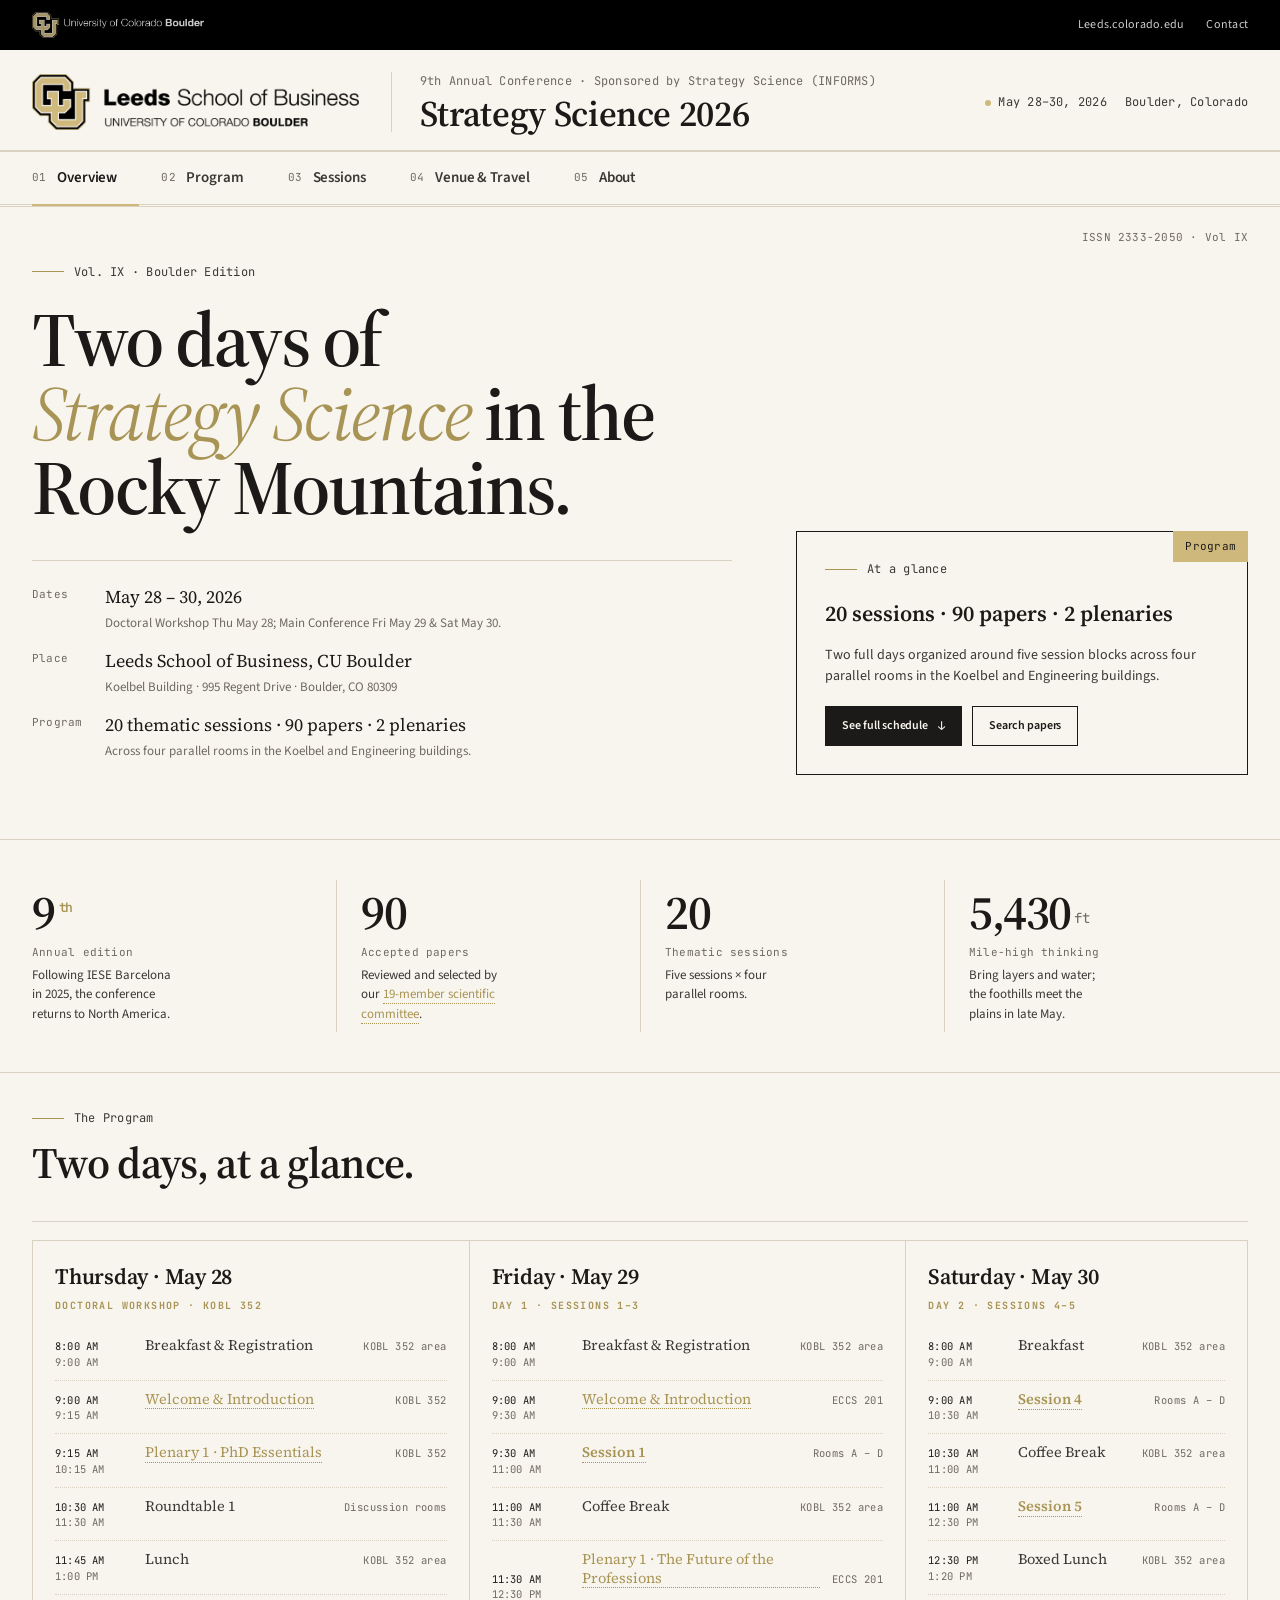
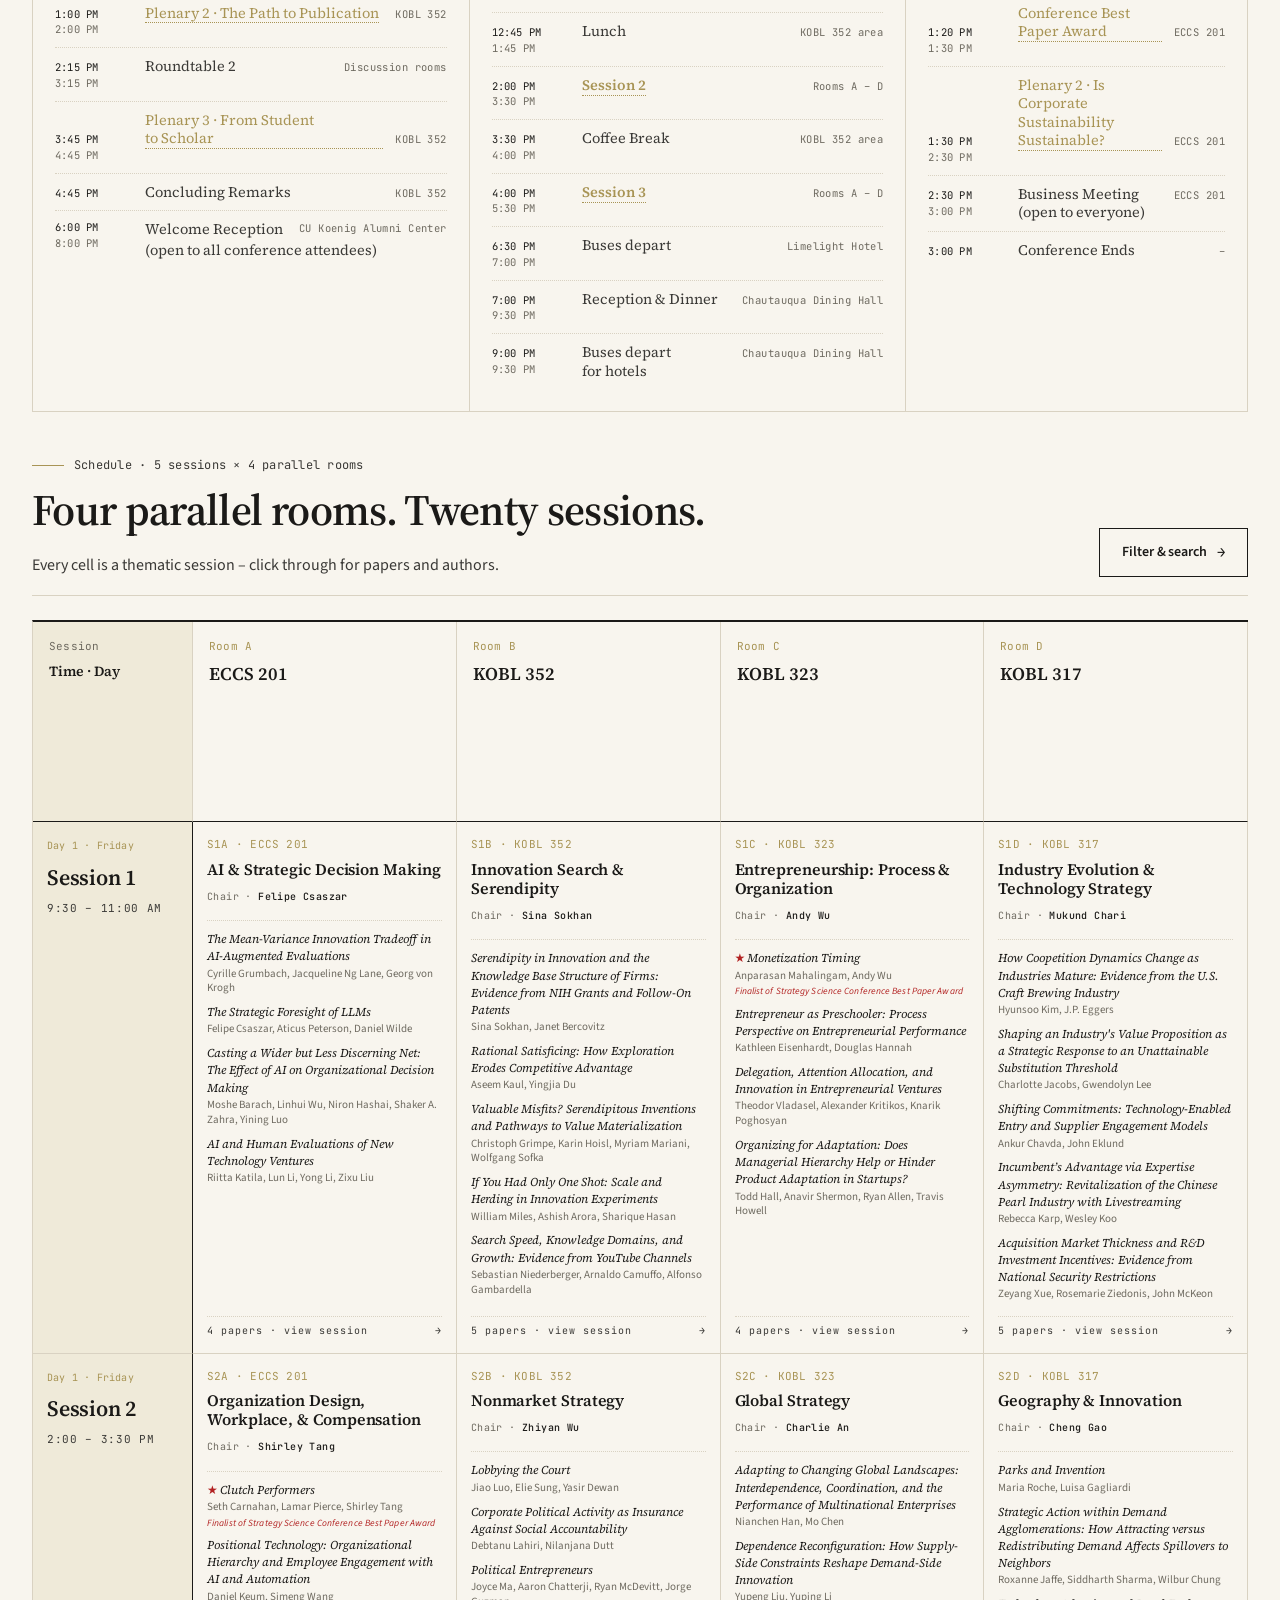
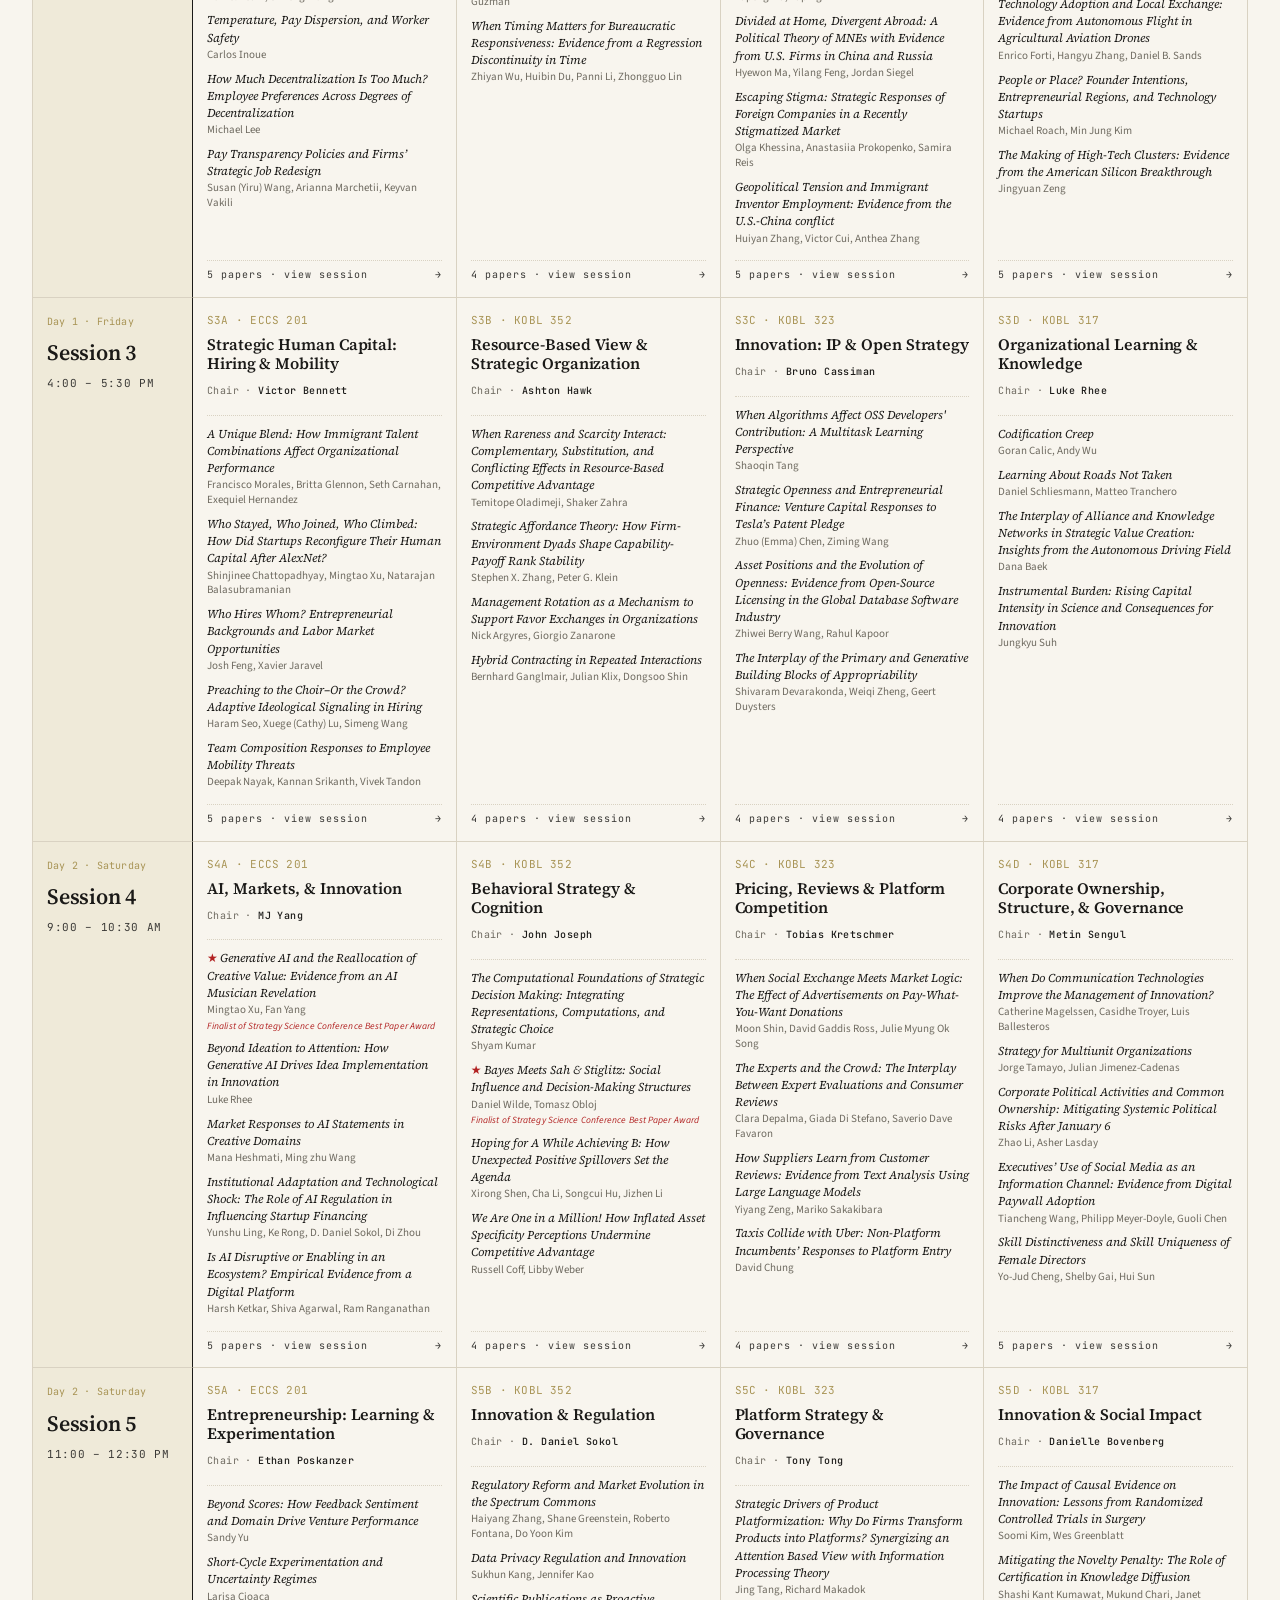
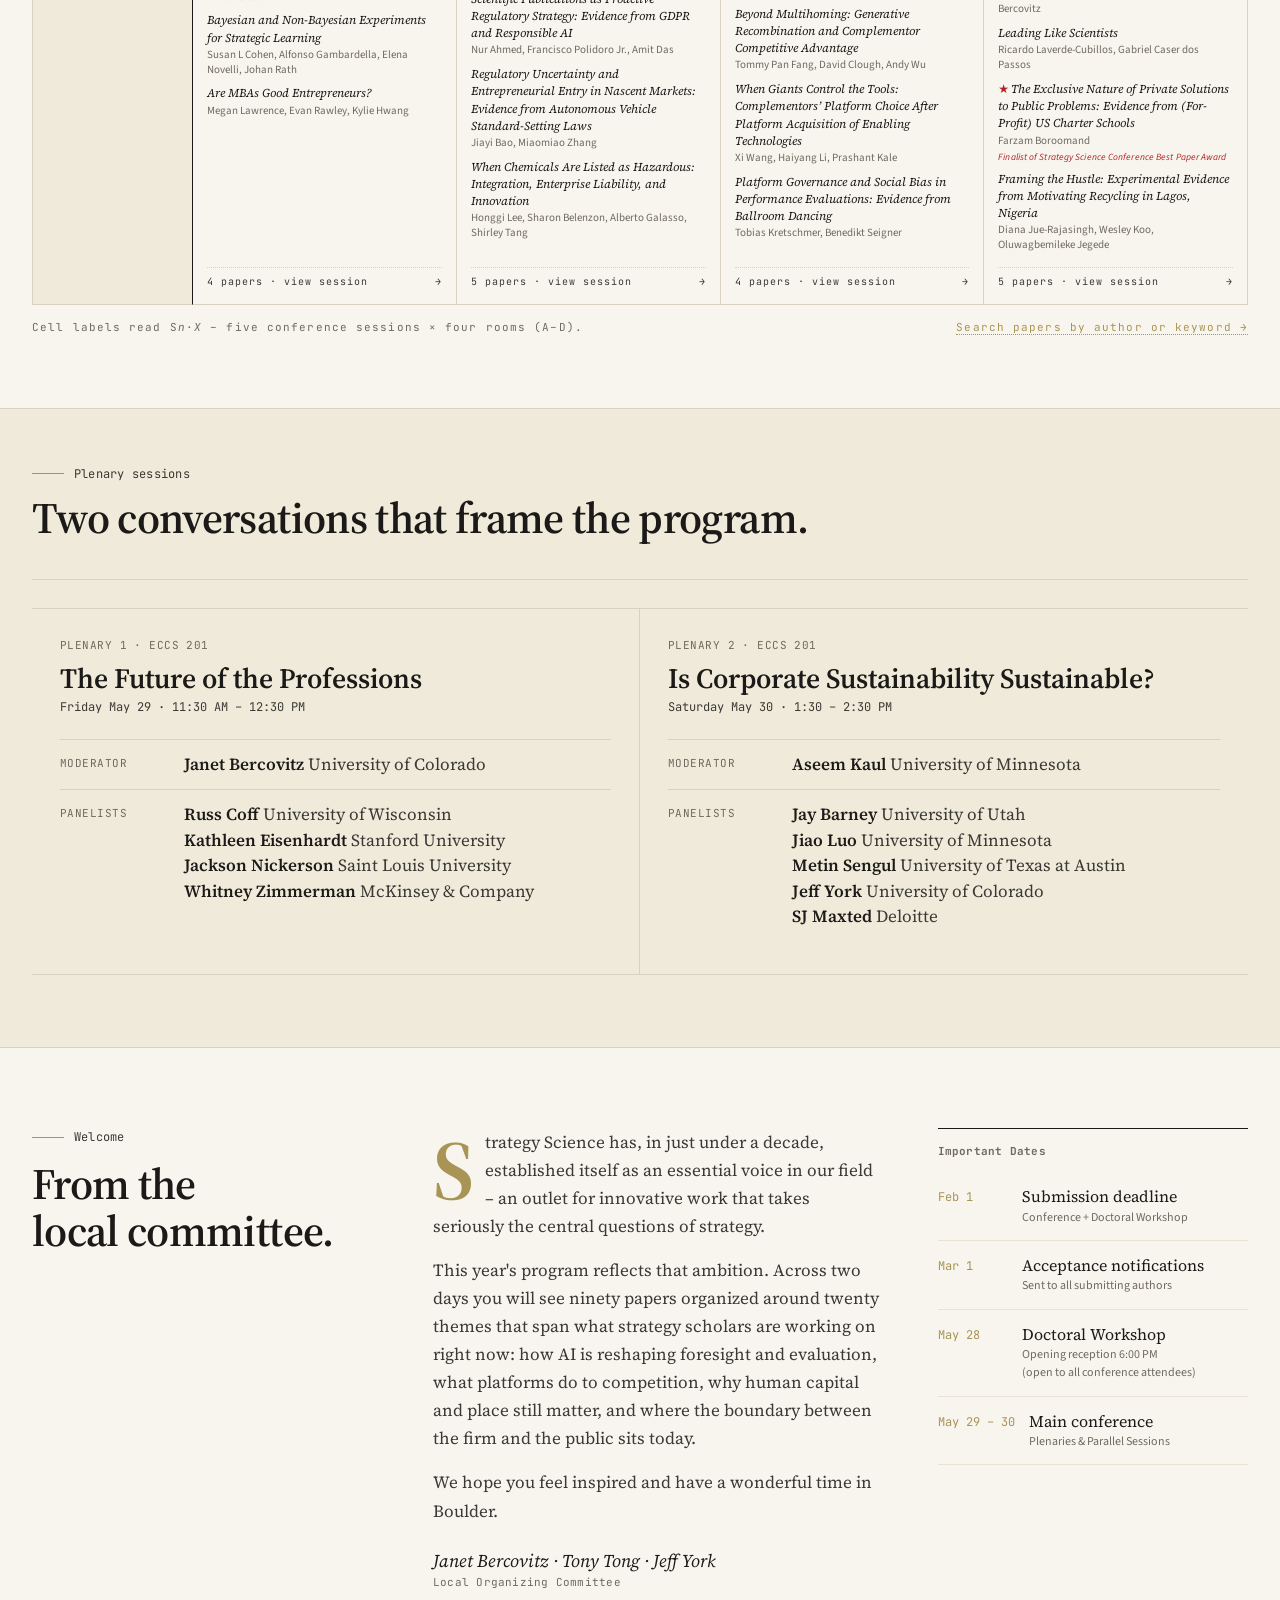
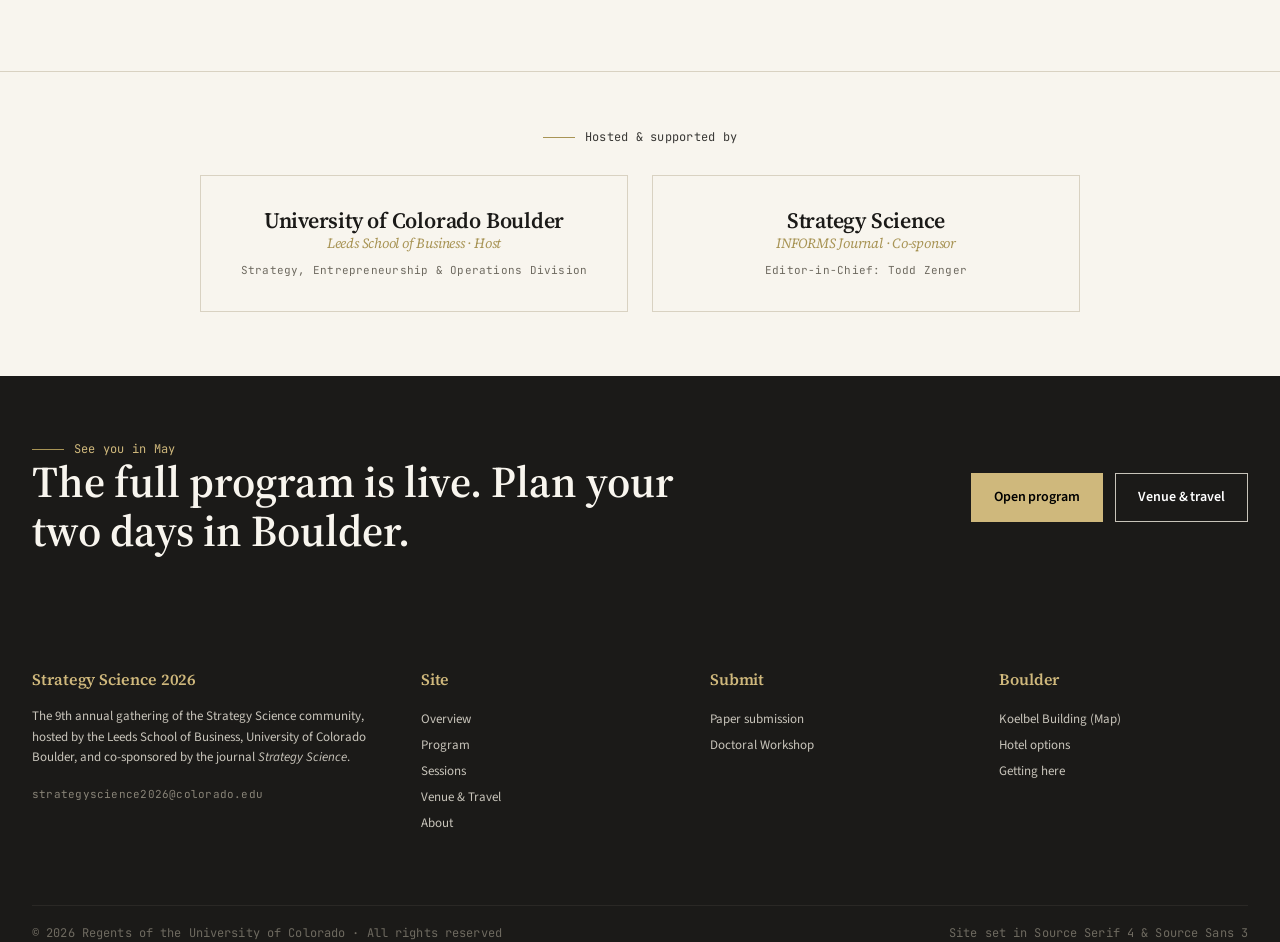
==== commit be5b72e8: "Mark 5 Best Paper Award finalists with red star + note site-wide Five papers are finalists for the C" ====
--- a/deploy/index.html
+++ b/deploy/index.html
@@ -541,7 +541,7 @@
         <div class="item"><span class="t">10:30 AM<span class="to">11:00 AM</span></span><span class="lbl">Coffee Break</span><span class="rm">KOBL 352 area</span></div>
         <div class="item session"><span class="t">11:00 AM<span class="to">12:30 PM</span></span><span class="lbl"><a href="#sched">Session 5</a></span><span class="rm">Rooms A – D</span></div>
         <div class="item"><span class="t">12:30 PM<span class="to">1:20 PM</span></span><span class="lbl">Boxed Lunch</span><span class="rm">KOBL 352 area</span></div>
-        <div class="item"><span class="t">1:20 PM<span class="to">1:30 PM</span></span><span class="lbl">Conference Best Paper Award</span><span class="rm">ECCS 201</span></div>
+        <div class="item"><span class="t">1:20 PM<span class="to">1:30 PM</span></span><span class="lbl"><details class="info"><summary>Conference Best Paper Award</summary><div class="info-body">Five finalist papers; winner announced live at the ceremony.<br><b>S1C</b>Monetization Timing — Anparasan Mahalingam, Andy Wu<br><b>S2A</b>Clutch Performers — Seth Carnahan, Lamar Pierce, Shirley Tang<br><b>S4A</b>Generative AI and the Reallocation of Creative Value — Mingtao Xu, Fan Yang<br><b>S4B</b>Bayes Meets Sah &amp; Stiglitz — Daniel Wilde, Tomasz Obloj<br><b>S5D</b>The Exclusive Nature of Private Solutions to Public Problems — Farzam Boroomand</div></details></span><span class="rm">ECCS 201</span></div>
         <div class="item"><span class="t">1:30 PM<span class="to">2:30 PM</span></span><span class="lbl"><details class="info"><summary>Plenary 2 · Is Corporate Sustainability Sustainable?</summary><div class="info-body"><b>Moderator</b>Aseem Kaul (Minnesota)<br><b>Panelists</b>Jay Barney (Utah) · Jiao Luo (Minnesota) · Metin Sengul (UT Austin) · Jeff York (CU Boulder) · SJ Maxted (Deloitte)</div></details></span><span class="rm">ECCS 201</span></div>
         <div class="item"><span class="t">2:30 PM<span class="to">3:00 PM</span></span><span class="lbl">Business Meeting (open to everyone)</span><span class="rm">ECCS 201</span></div>
         <div class="item"><span class="t">3:00 PM</span><span class="lbl">Conference Ends</span><span class="rm">–</span></div>
@@ -762,6 +762,9 @@
     'S02': 'MJ Yang', 'S06': 'John Joseph', 'S14': 'Tobias Kretschmer', 'S19': 'Metin Sengul',
     'S09': 'Ethan Poskanzer', 'S10': 'D. Daniel Sokol', 'S13': 'Tony Tong', 'S20': 'Danielle Bovenberg',
   };
+  // Finalists for the Conference Best Paper Award (winner announced Sat 1:20 PM).
+  // Remove or empty this array after the ceremony to clear the markers.
+  const FINALISTS = ['P012', 'P022', 'P069', 'P090', 'P153'];
   function escHTML(s){return String(s||'').replace(/[&<>"]/g,c=>({'&':'&amp;','<':'&lt;','>':'&gt;','"':'&quot;'}[c]));}
   fetch('data/program.json').then(r=>r.json()).then(data=>{
     const m = document.getElementById('matrix');
@@ -789,7 +792,10 @@
         if (sess) {
           const ps = (data.papers && data.papers[sess.id]) || [];
           const paperHTML = ps.map(pp => {
-            return `<div class="pp"><span class="pti">${escHTML(pp.title)}</span><span class="pau">${escHTML(pp.authors)}</span></div>`;
+            const isFinalist = FINALISTS.includes(pp.id);
+            const star = isFinalist ? '<span style="color:#B22222;font-weight:600;">★</span> ' : '';
+            const note = isFinalist ? '<div style="font-size:9.5px;color:#B22222;font-style:italic;line-height:1.3;margin-top:2px;letter-spacing:0.01em;">Finalist of Strategy Science Conference Best Paper Award</div>' : '';
+            return `<div class="pp">${star}<span class="pti">${escHTML(pp.title)}</span><span class="pau">${escHTML(pp.authors)}</span>${note}</div>`;
           }).join('');
           const chair = CHAIRS[sess.id] || '';
           const chairHTML = chair ? `<div class="chair">Chair · <b>${escHTML(chair)}</b></div>` : '';
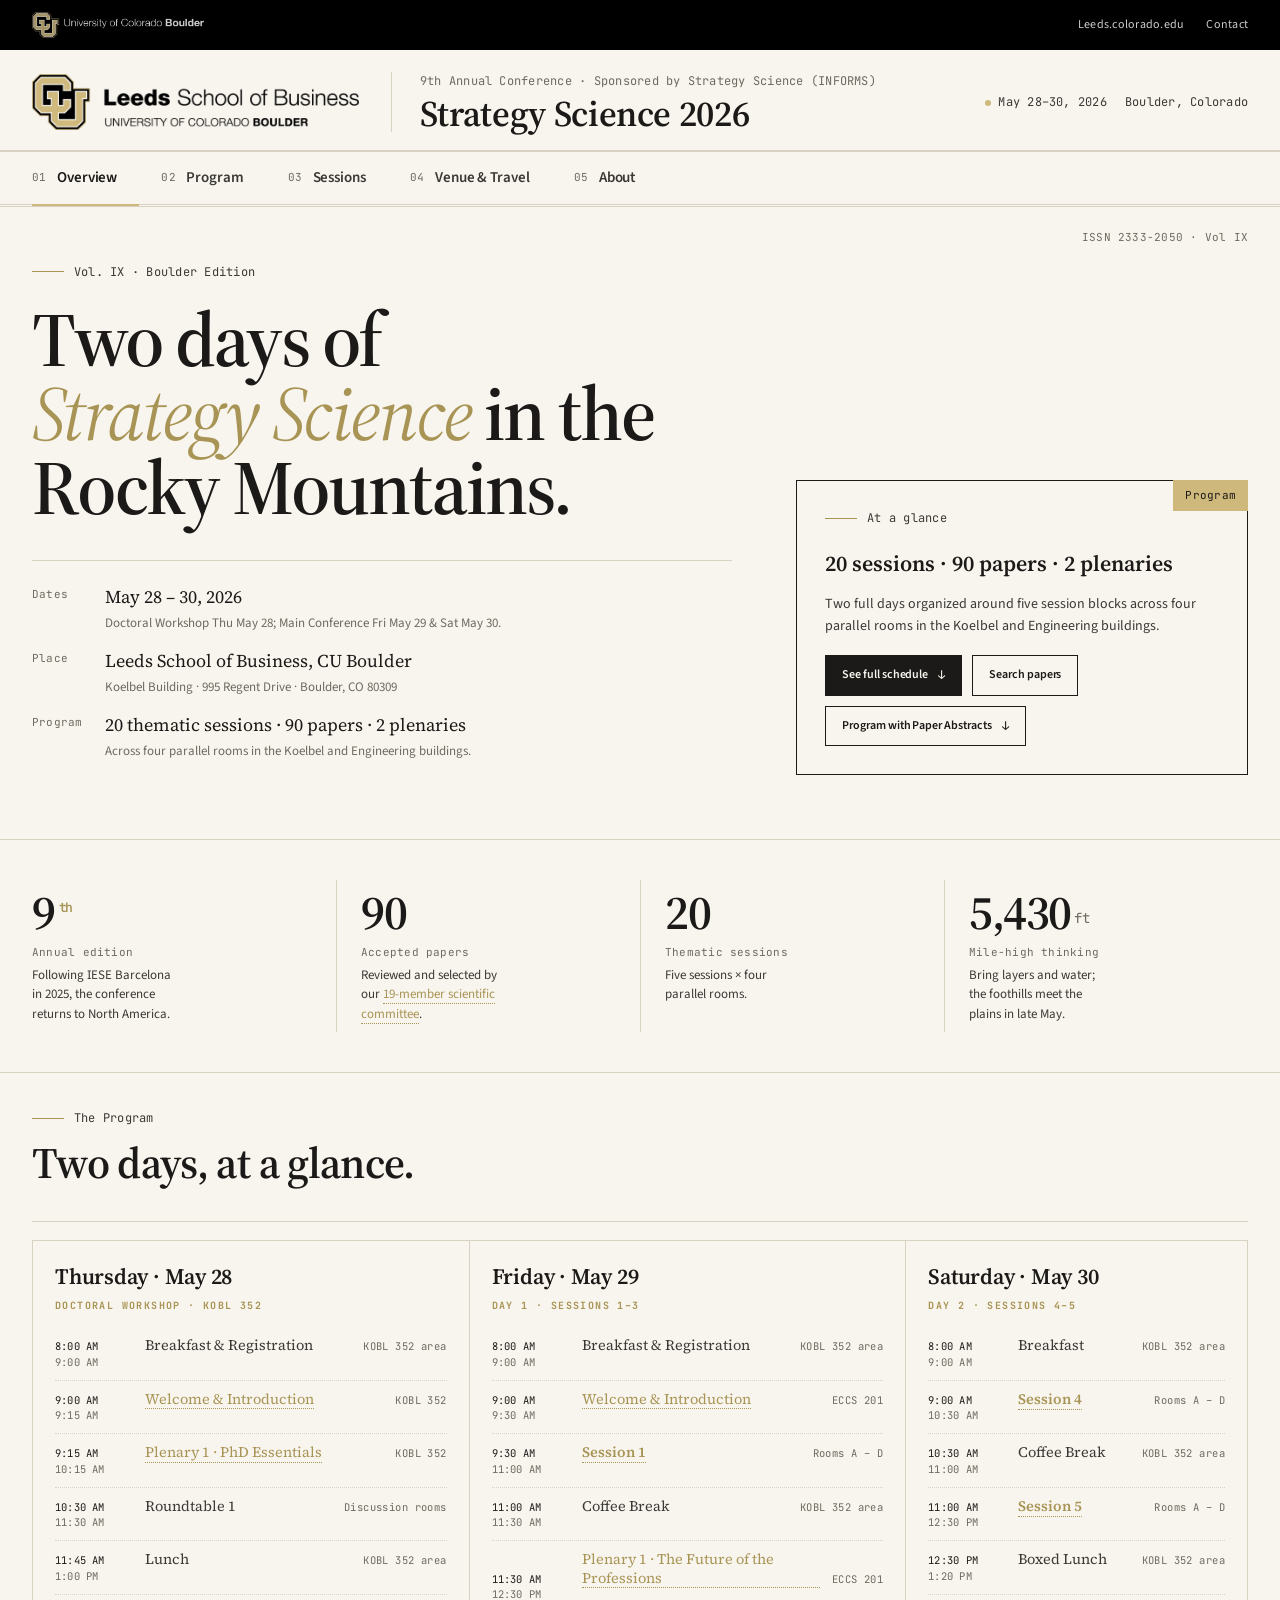
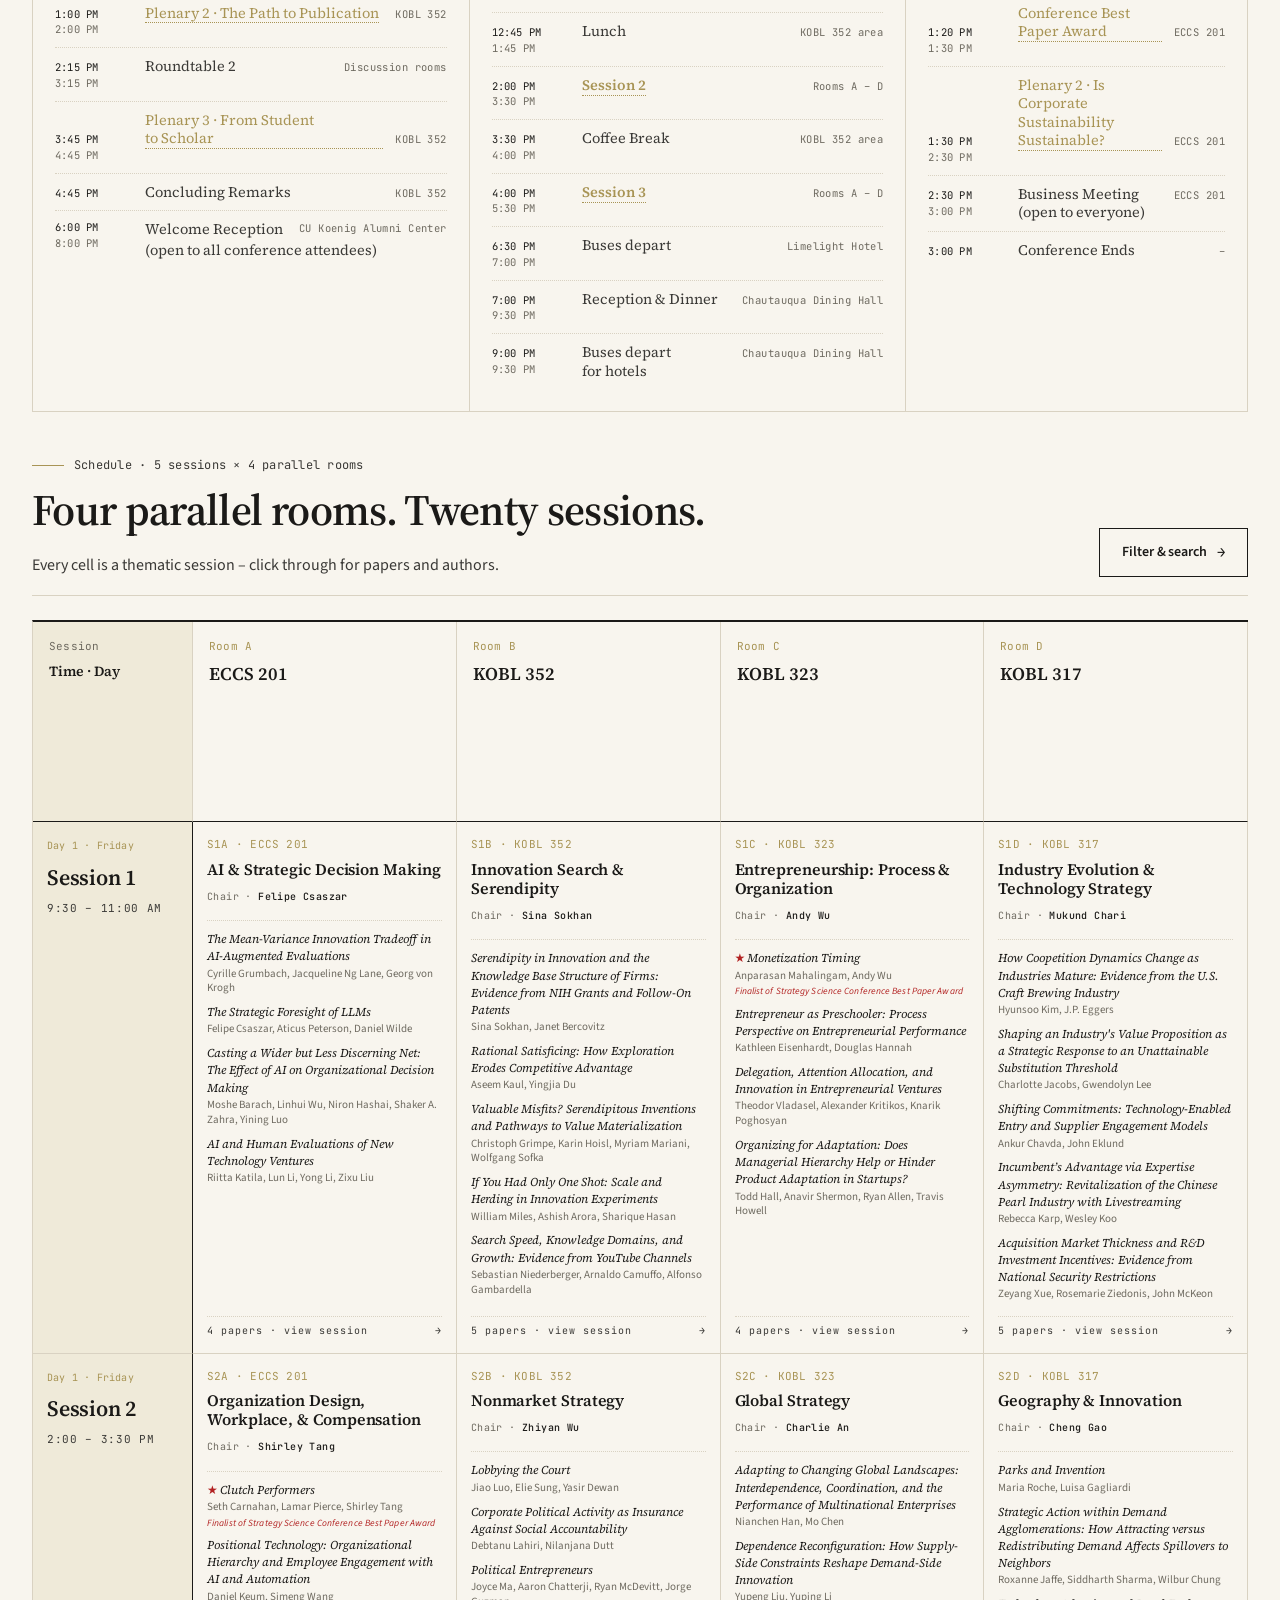
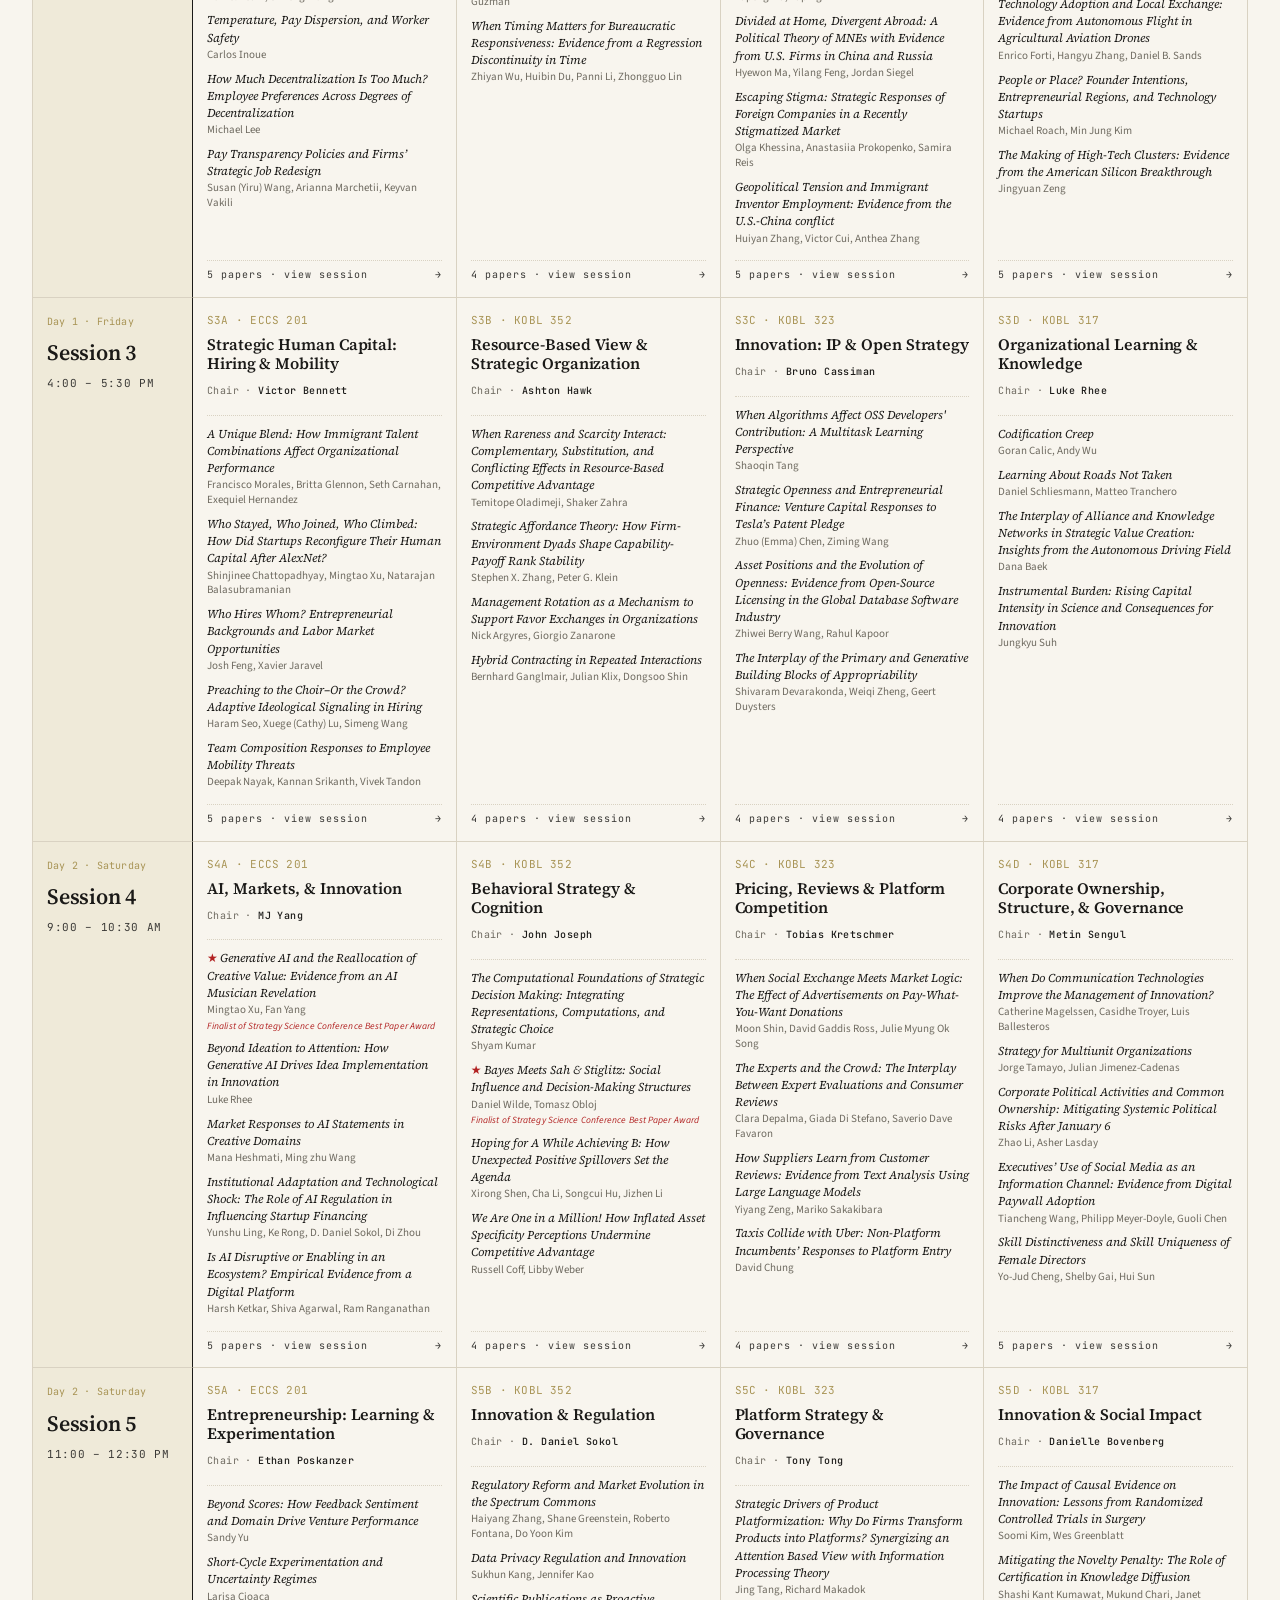
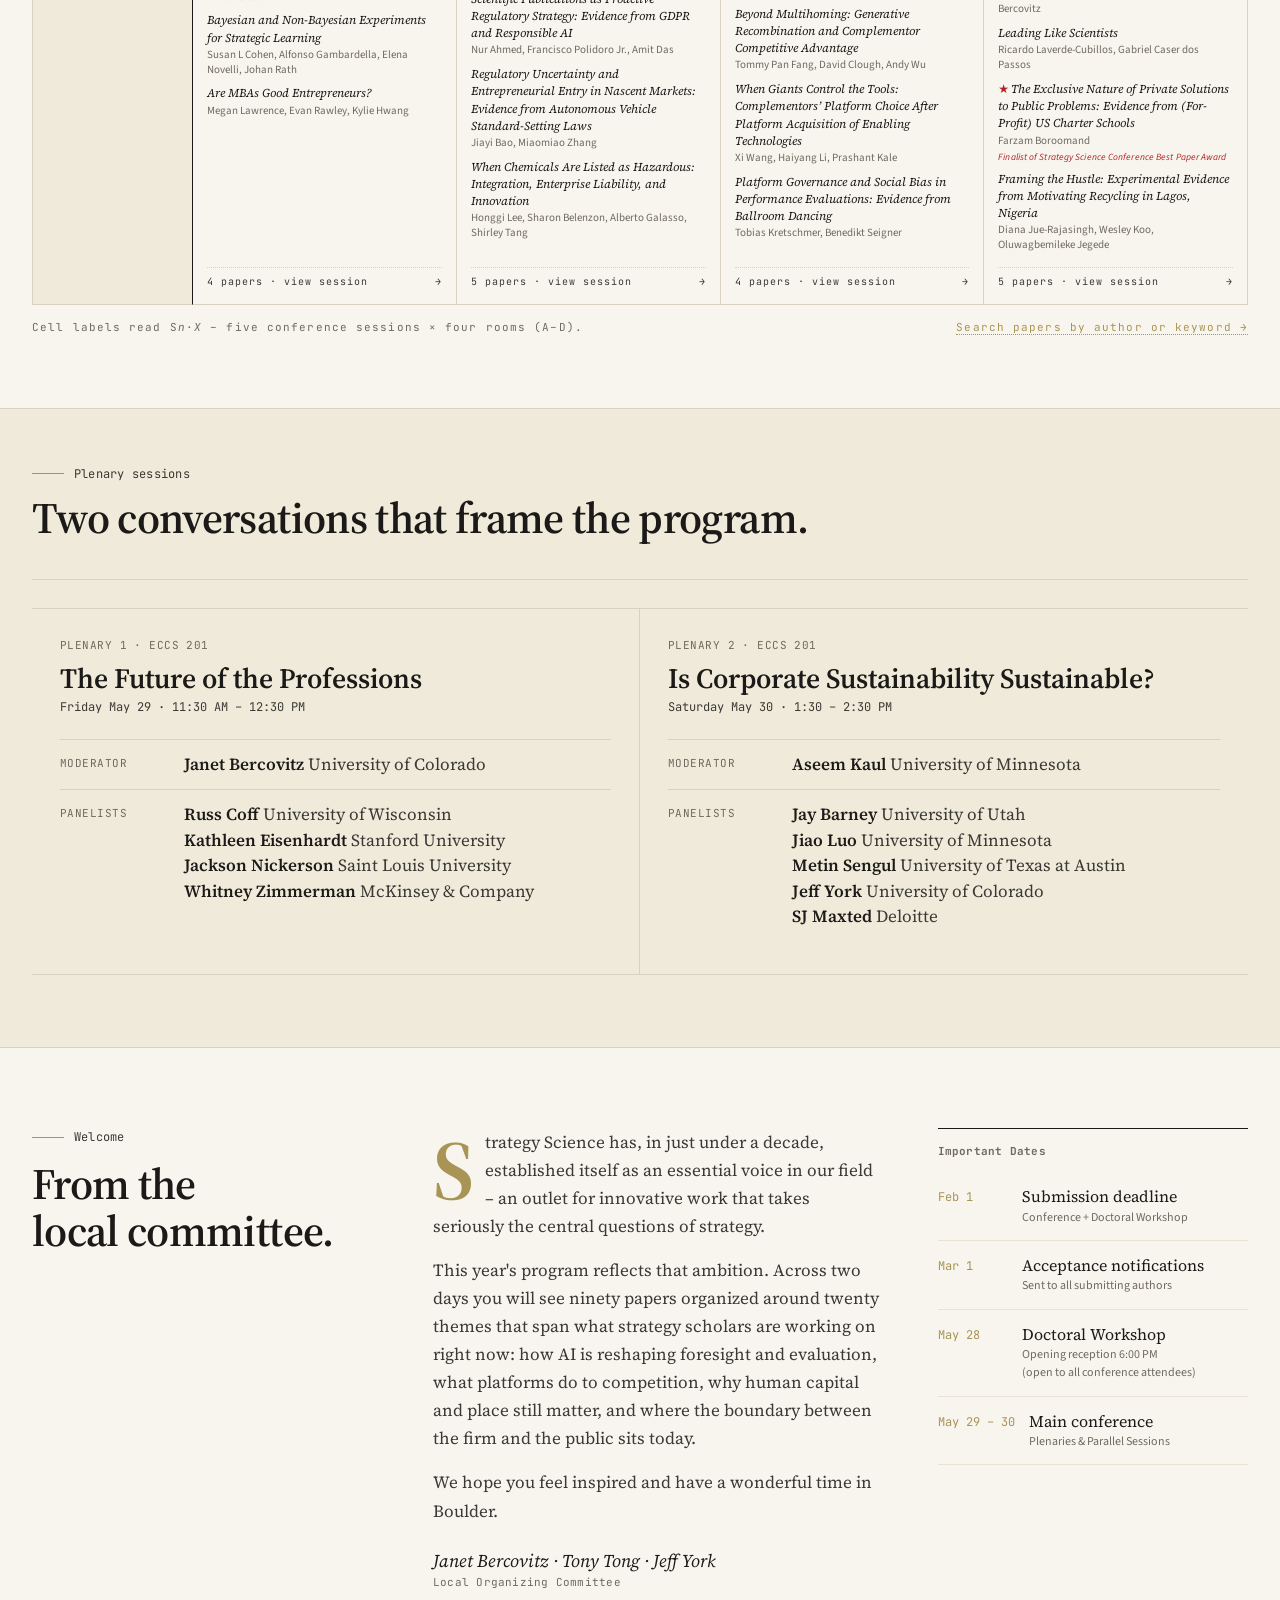
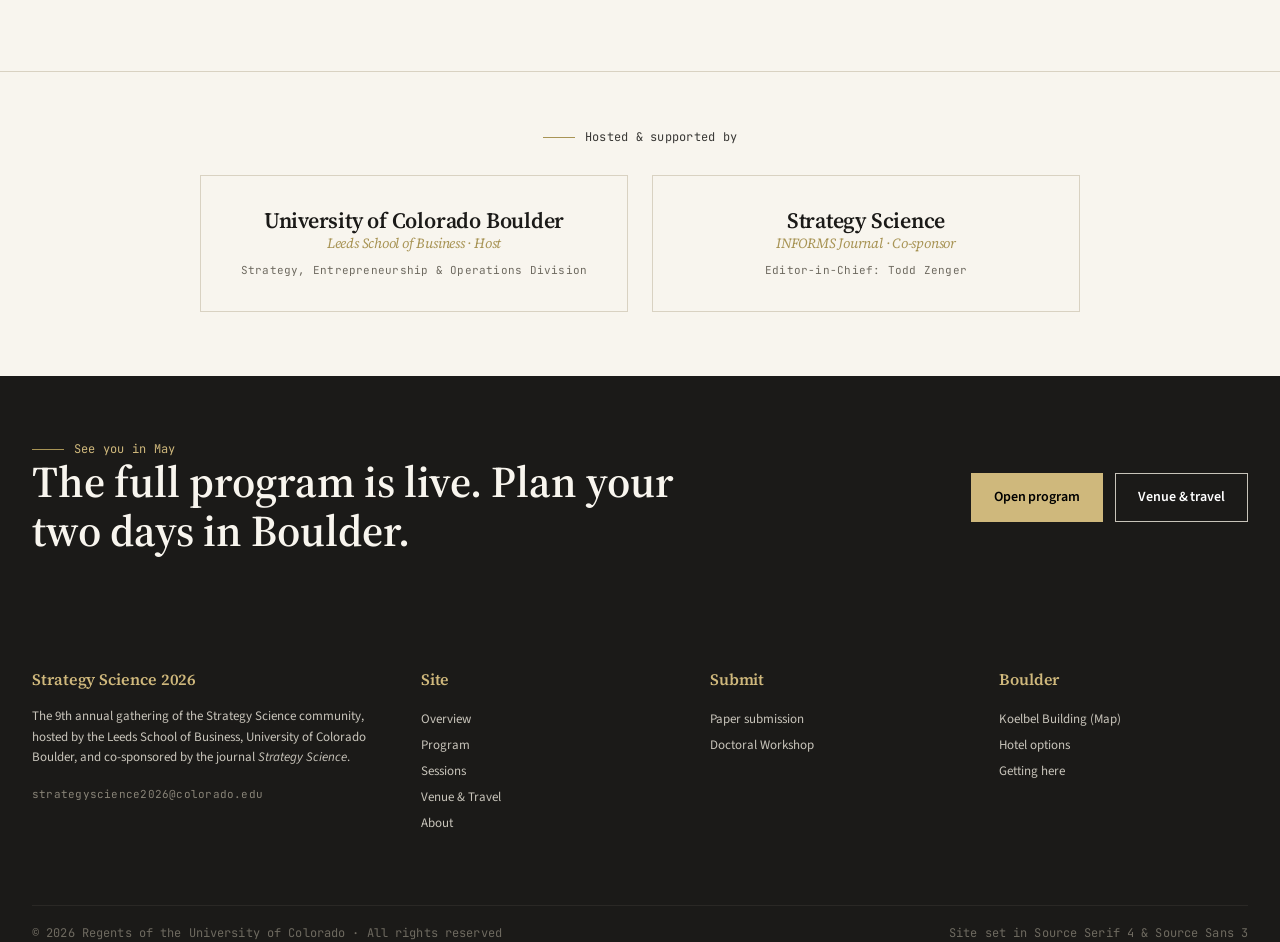
==== commit 59e2e234: "Add 'Program with Paper Abstracts' download button to home hero New ghost button alongside 'See full" ====
--- a/deploy/index.html
+++ b/deploy/index.html
@@ -461,6 +461,7 @@
         <div class="actions">
           <a class="btn" href="#sched">See full schedule <span class="arr">↓</span></a>
           <a class="btn ghost" href="program.html">Search papers</a>
+          <a class="btn ghost" href="assets/Strategy_Science_2026_Session_Program.pdf" target="_blank" rel="noopener" download>Program with Paper Abstracts <span class="arr">↓</span></a>
         </div>
       </aside>
     </div>
@@ -541,7 +542,7 @@
         <div class="item"><span class="t">10:30 AM<span class="to">11:00 AM</span></span><span class="lbl">Coffee Break</span><span class="rm">KOBL 352 area</span></div>
         <div class="item session"><span class="t">11:00 AM<span class="to">12:30 PM</span></span><span class="lbl"><a href="#sched">Session 5</a></span><span class="rm">Rooms A – D</span></div>
         <div class="item"><span class="t">12:30 PM<span class="to">1:20 PM</span></span><span class="lbl">Boxed Lunch</span><span class="rm">KOBL 352 area</span></div>
-        <div class="item"><span class="t">1:20 PM<span class="to">1:30 PM</span></span><span class="lbl"><details class="info"><summary>Conference Best Paper Award</summary><div class="info-body">Five finalist papers; winner announced live at the ceremony.<br><b>S1C</b>Monetization Timing — Anparasan Mahalingam, Andy Wu<br><b>S2A</b>Clutch Performers — Seth Carnahan, Lamar Pierce, Shirley Tang<br><b>S4A</b>Generative AI and the Reallocation of Creative Value — Mingtao Xu, Fan Yang<br><b>S4B</b>Bayes Meets Sah &amp; Stiglitz — Daniel Wilde, Tomasz Obloj<br><b>S5D</b>The Exclusive Nature of Private Solutions to Public Problems — Farzam Boroomand</div></details></span><span class="rm">ECCS 201</span></div>
+        <div class="item"><span class="t">1:20 PM<span class="to">1:30 PM</span></span><span class="lbl"><details class="info"><summary>Conference Best Paper Award</summary><div class="info-body">Five finalist papers; winner to announce at the session.<br><b>S1C</b>Monetization Timing — Anparasan Mahalingam, Andy Wu<br><b>S2A</b>Clutch Performers — Seth Carnahan, Lamar Pierce, Shirley Tang<br><b>S4A</b>Generative AI and the Reallocation of Creative Value — Mingtao Xu, Fan Yang<br><b>S4B</b>Bayes Meets Sah &amp; Stiglitz — Daniel Wilde, Tomasz Obloj<br><b>S5D</b>The Exclusive Nature of Private Solutions to Public Problems — Farzam Boroomand</div></details></span><span class="rm">ECCS 201</span></div>
         <div class="item"><span class="t">1:30 PM<span class="to">2:30 PM</span></span><span class="lbl"><details class="info"><summary>Plenary 2 · Is Corporate Sustainability Sustainable?</summary><div class="info-body"><b>Moderator</b>Aseem Kaul (Minnesota)<br><b>Panelists</b>Jay Barney (Utah) · Jiao Luo (Minnesota) · Metin Sengul (UT Austin) · Jeff York (CU Boulder) · SJ Maxted (Deloitte)</div></details></span><span class="rm">ECCS 201</span></div>
         <div class="item"><span class="t">2:30 PM<span class="to">3:00 PM</span></span><span class="lbl">Business Meeting (open to everyone)</span><span class="rm">ECCS 201</span></div>
         <div class="item"><span class="t">3:00 PM</span><span class="lbl">Conference Ends</span><span class="rm">–</span></div>
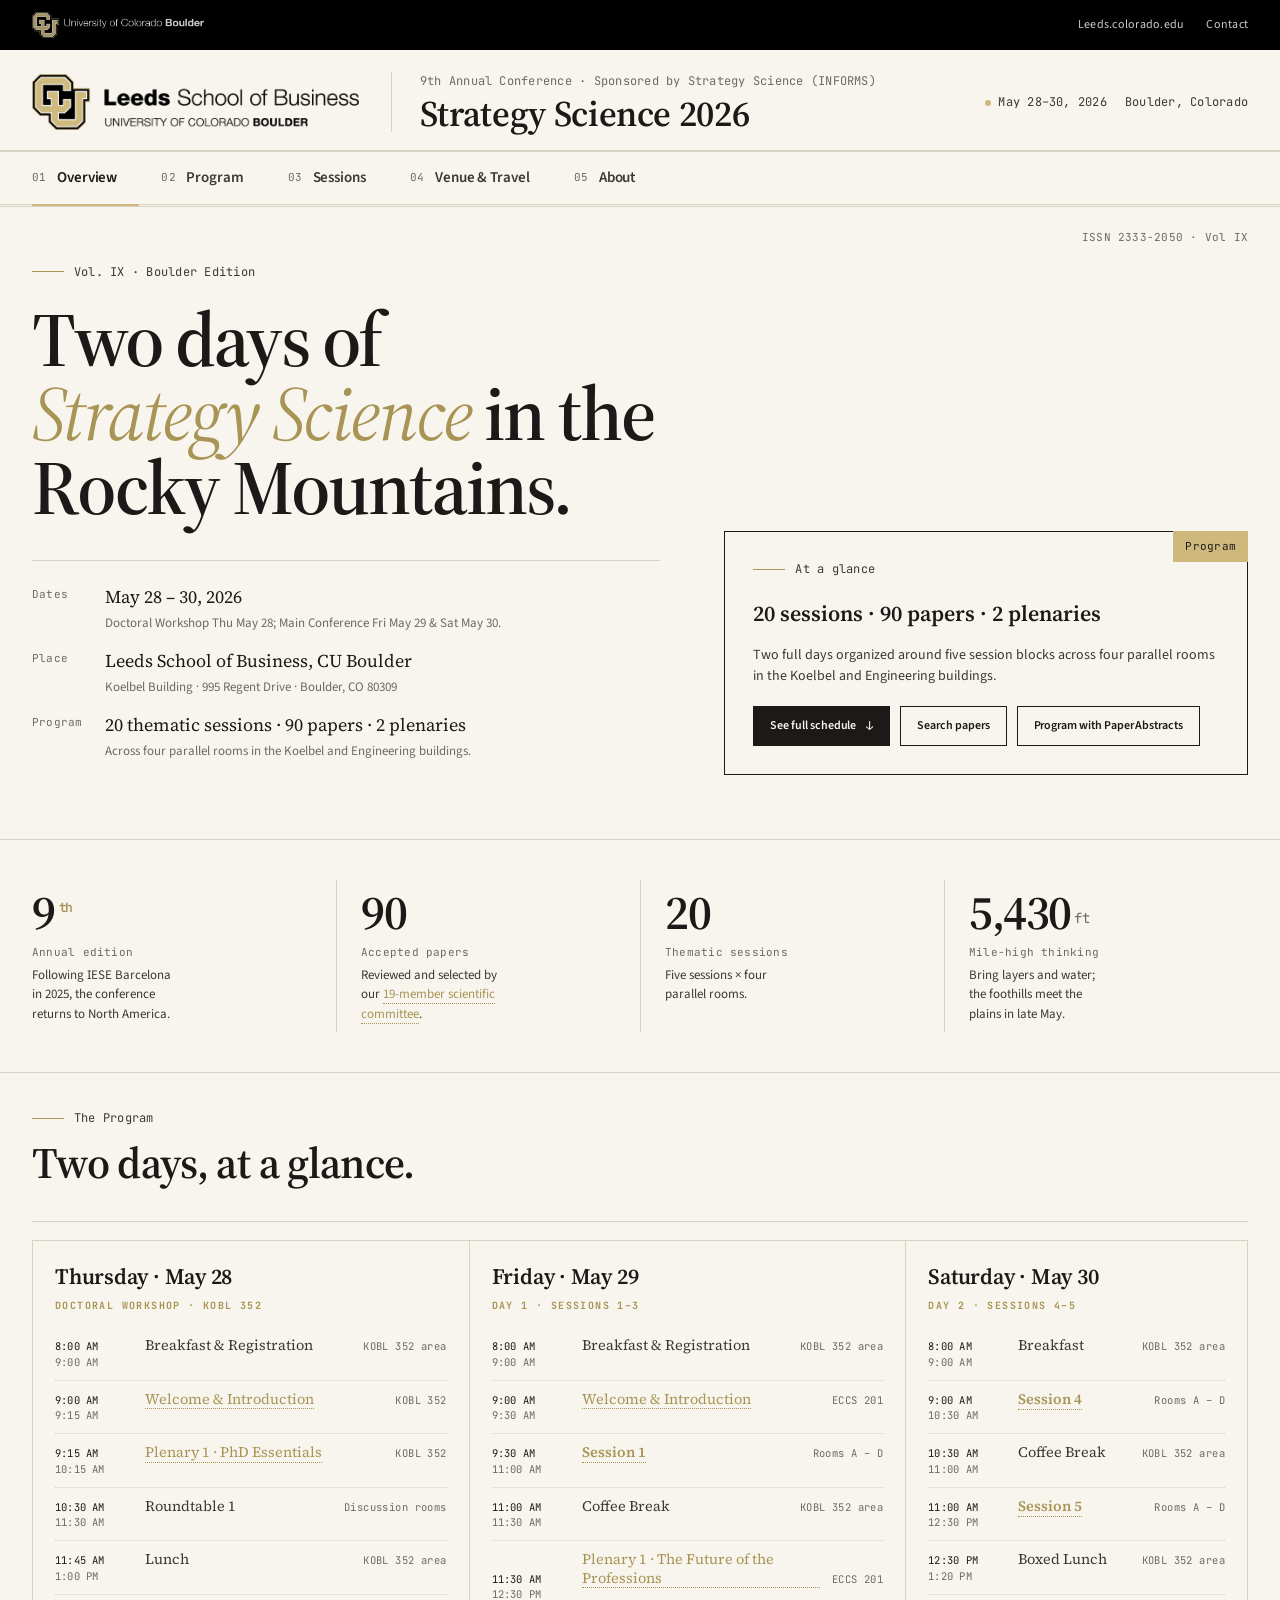
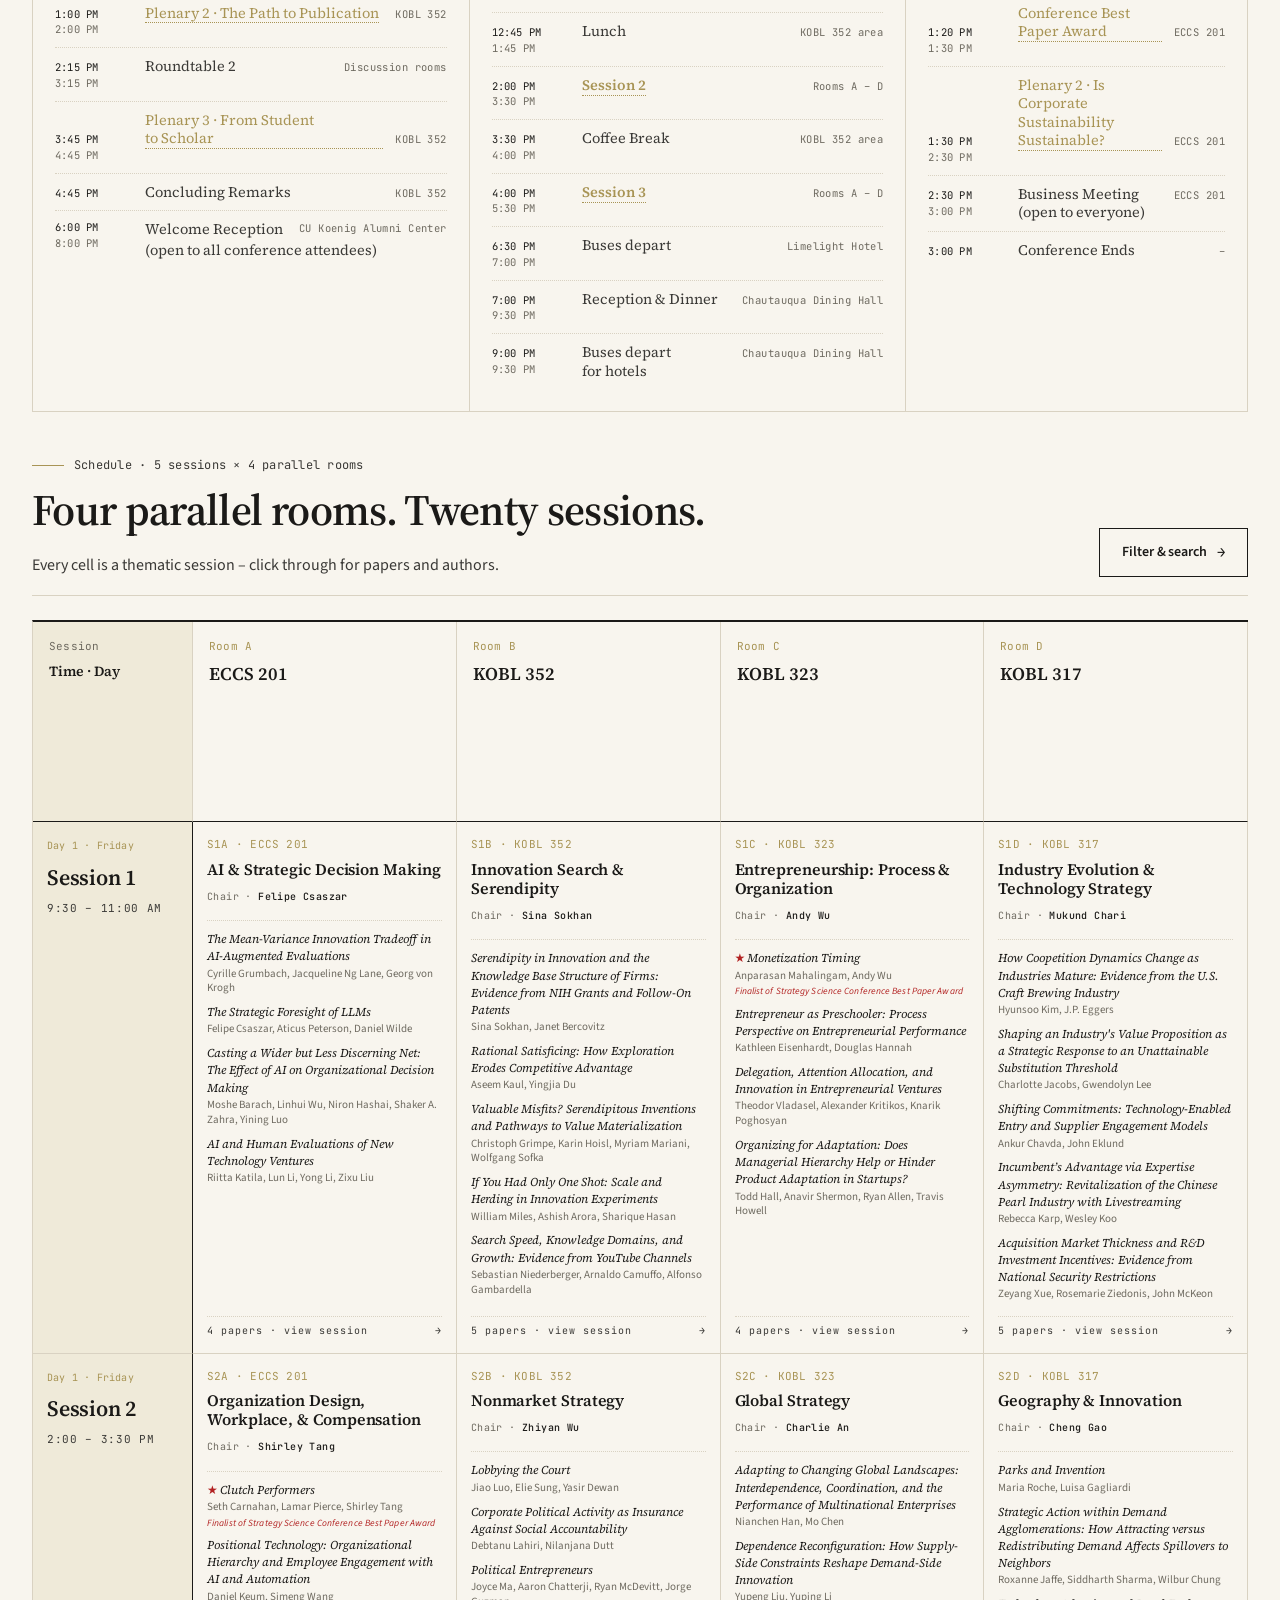
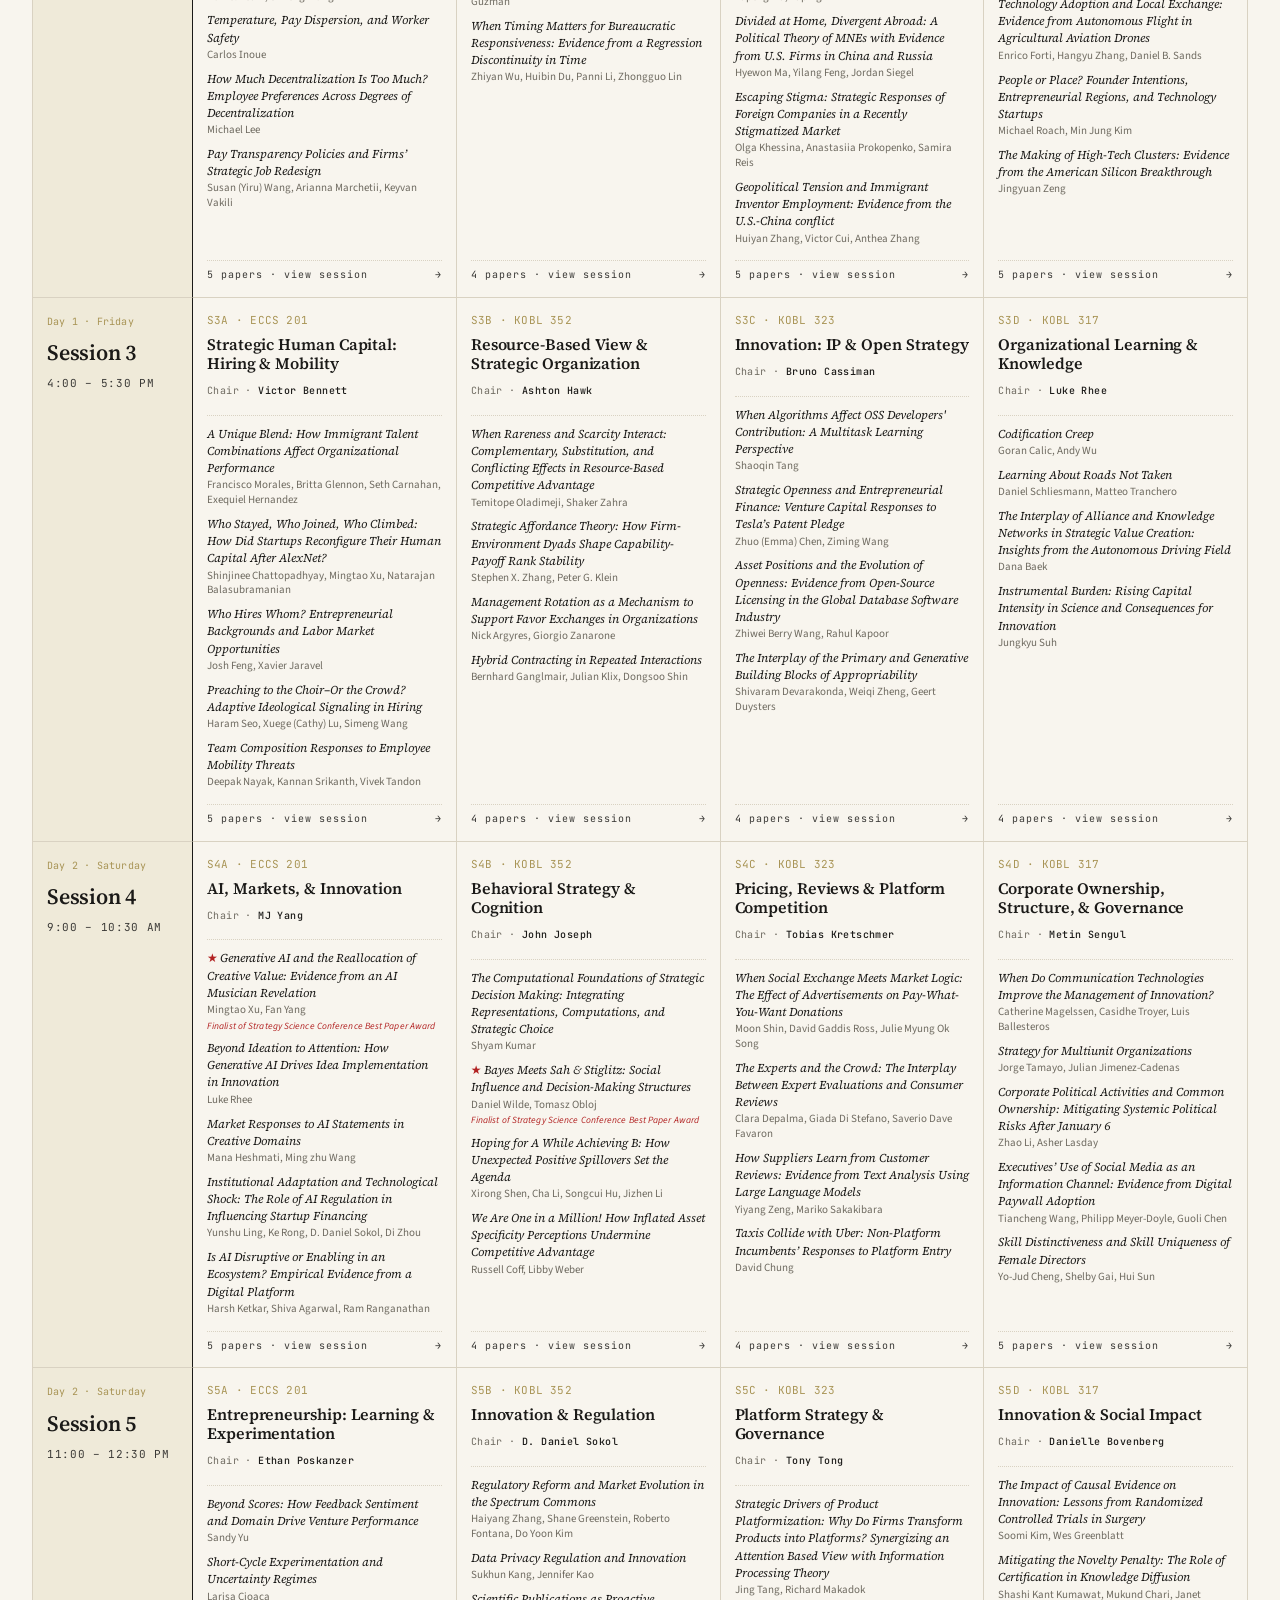
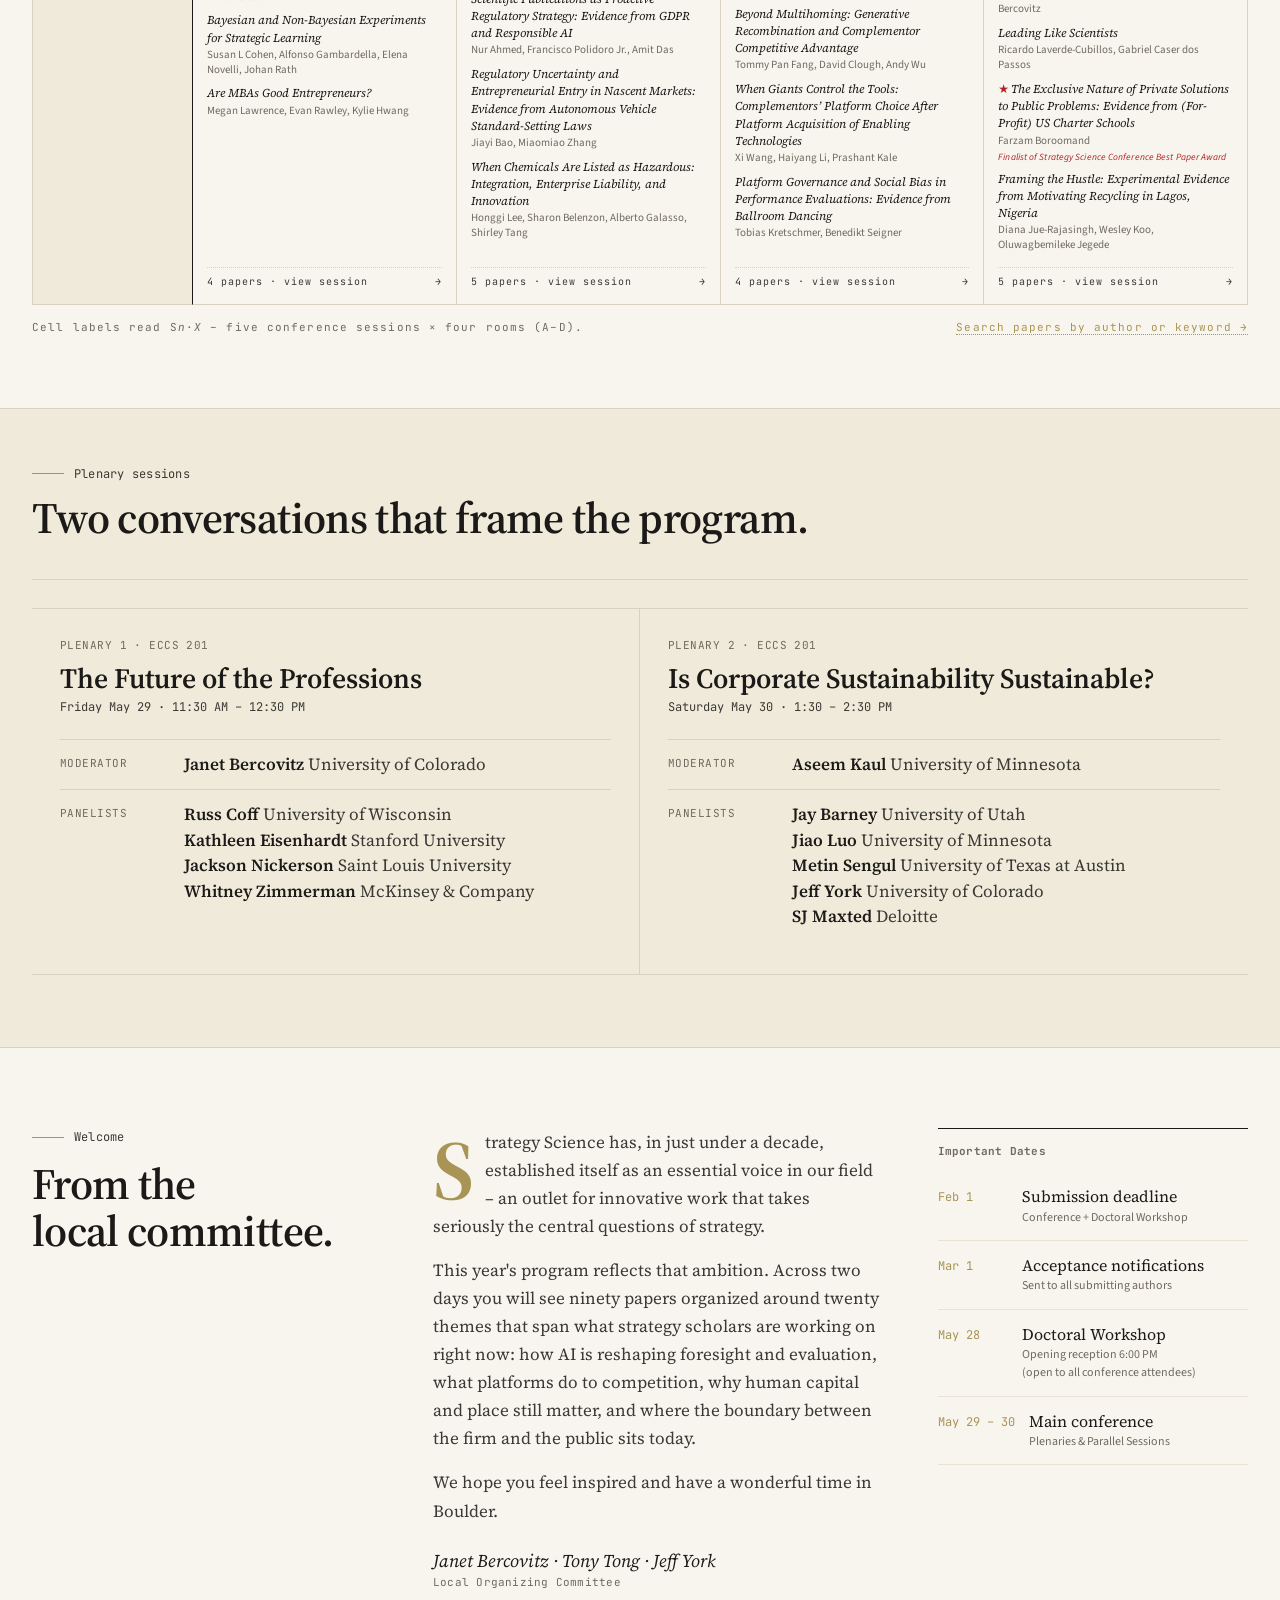
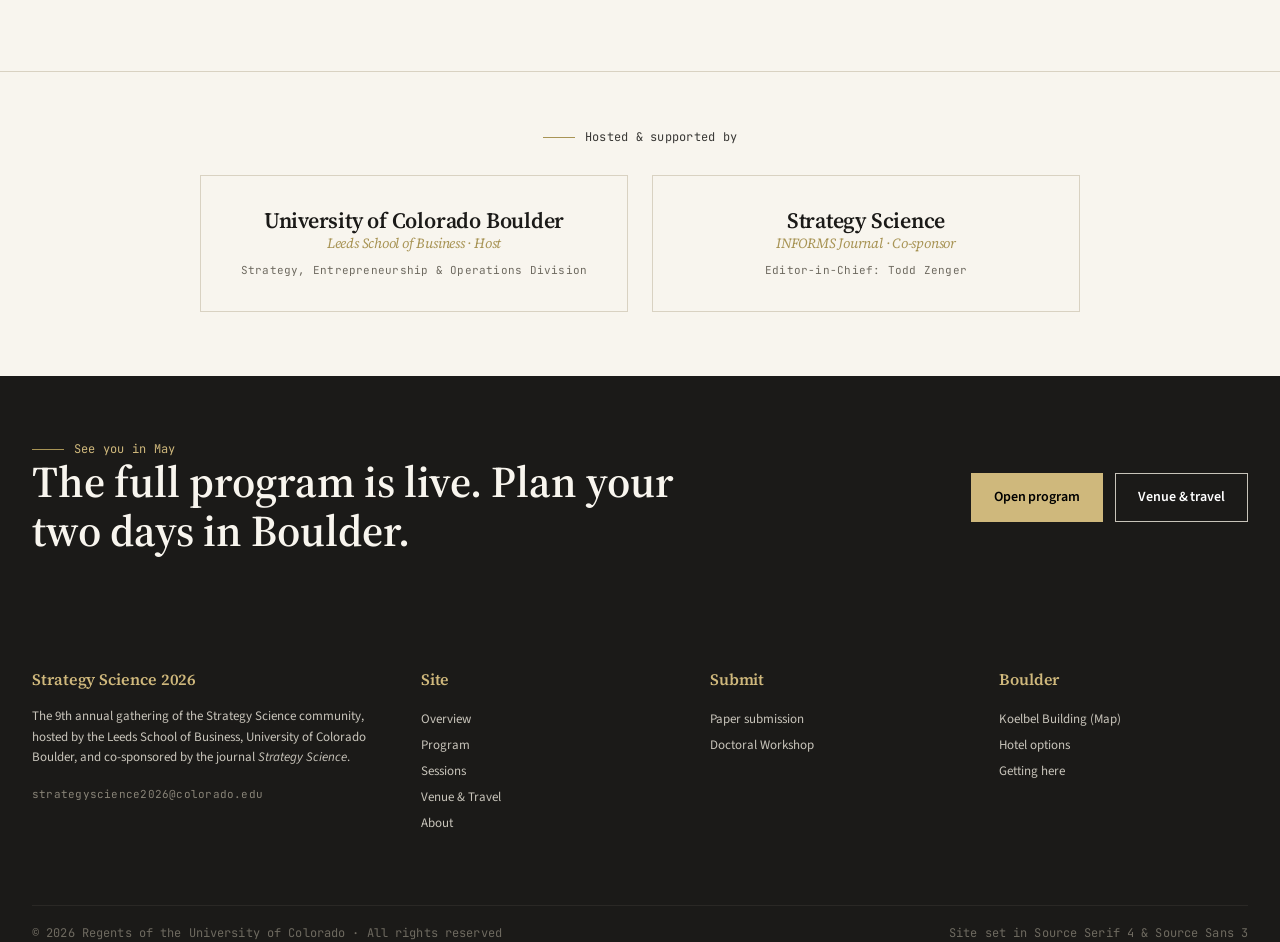
==== commit 529e0632: "Widen hero aside and drop arrow on PDF download button - Hero grid: 1.55fr 1fr -> 1.2fr 1fr, giving " ====
--- a/deploy/index.html
+++ b/deploy/index.html
@@ -19,7 +19,7 @@
   }
   .hero .grid {
     display: grid;
-    grid-template-columns: 1.55fr 1fr;
+    grid-template-columns: 1.2fr 1fr;
     gap: 64px;
     align-items: end;
   }
@@ -461,7 +461,7 @@
         <div class="actions">
           <a class="btn" href="#sched">See full schedule <span class="arr">↓</span></a>
           <a class="btn ghost" href="program.html">Search papers</a>
-          <a class="btn ghost" href="assets/Strategy_Science_2026_Session_Program.pdf" target="_blank" rel="noopener" download>Program with Paper Abstracts <span class="arr">↓</span></a>
+          <a class="btn ghost" href="assets/Strategy_Science_2026_Session_Program.pdf" target="_blank" rel="noopener" download>Program with Paper Abstracts</a>
         </div>
       </aside>
     </div>
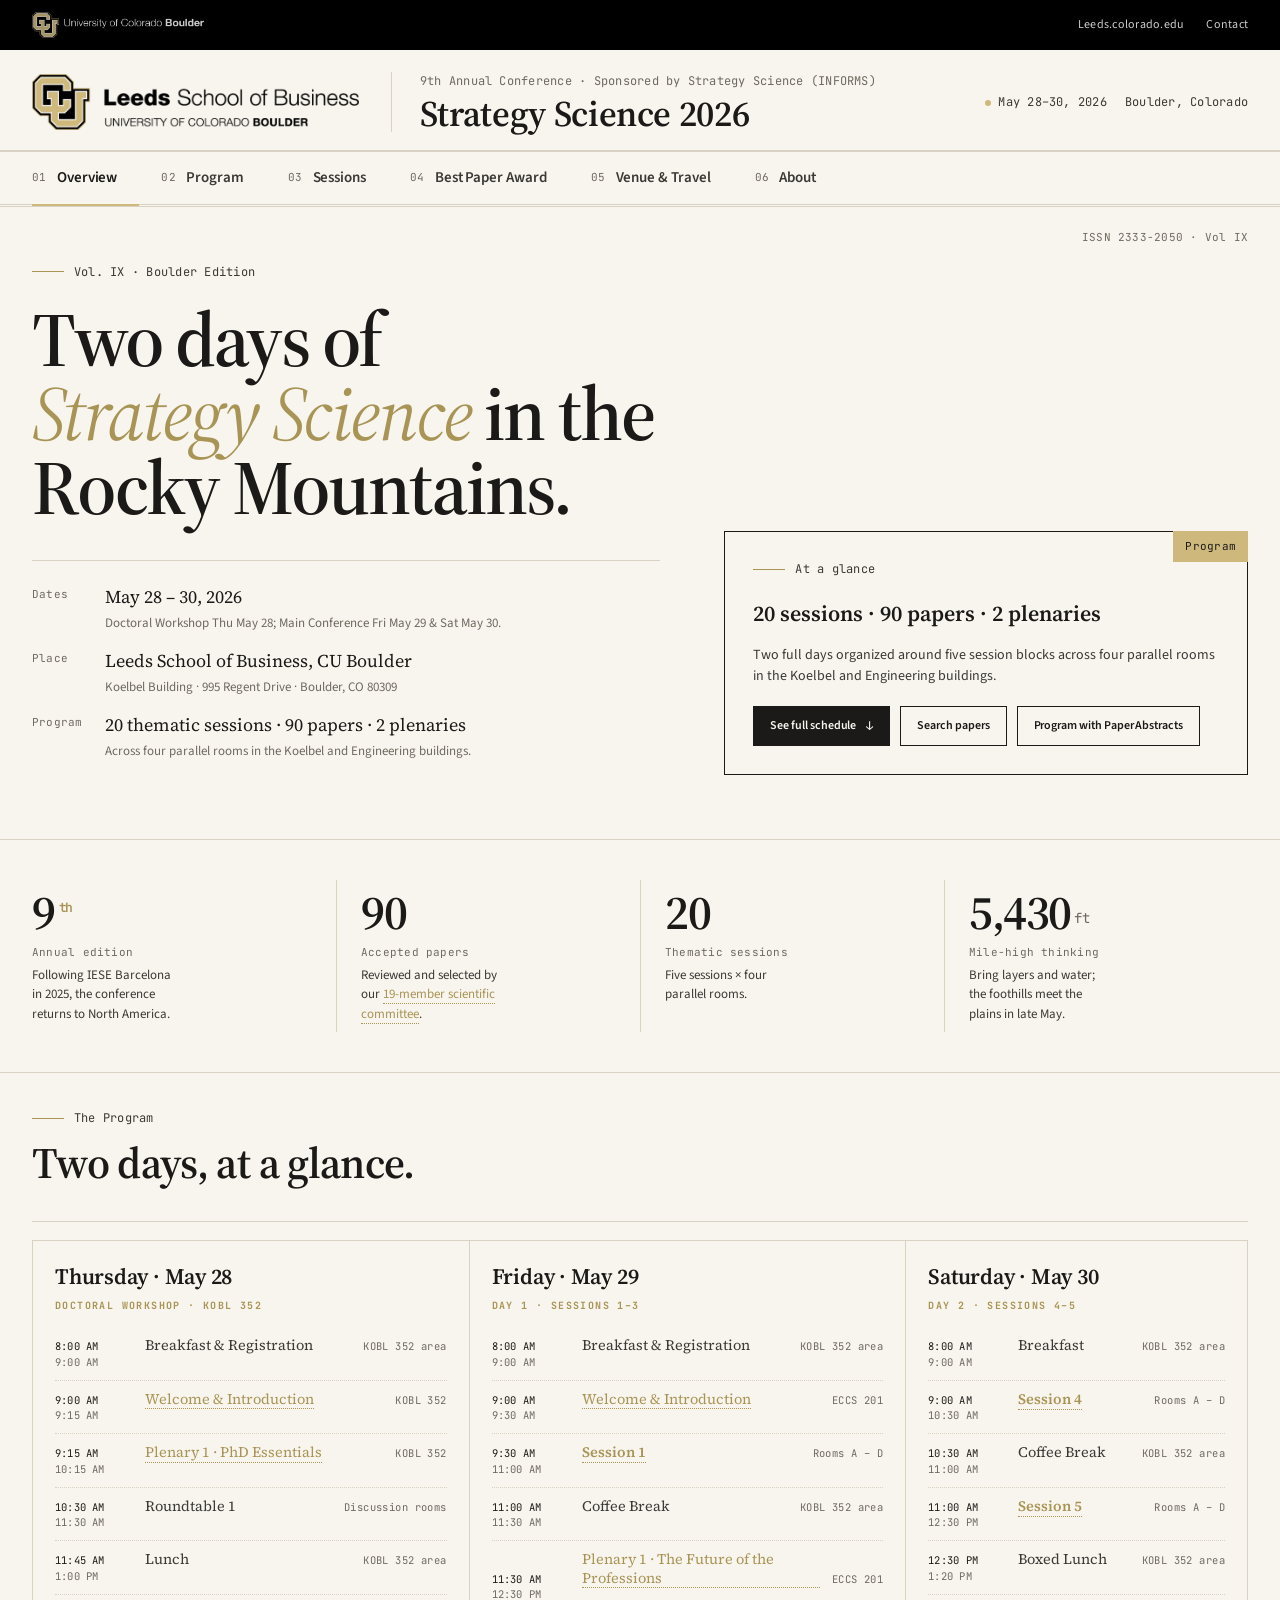
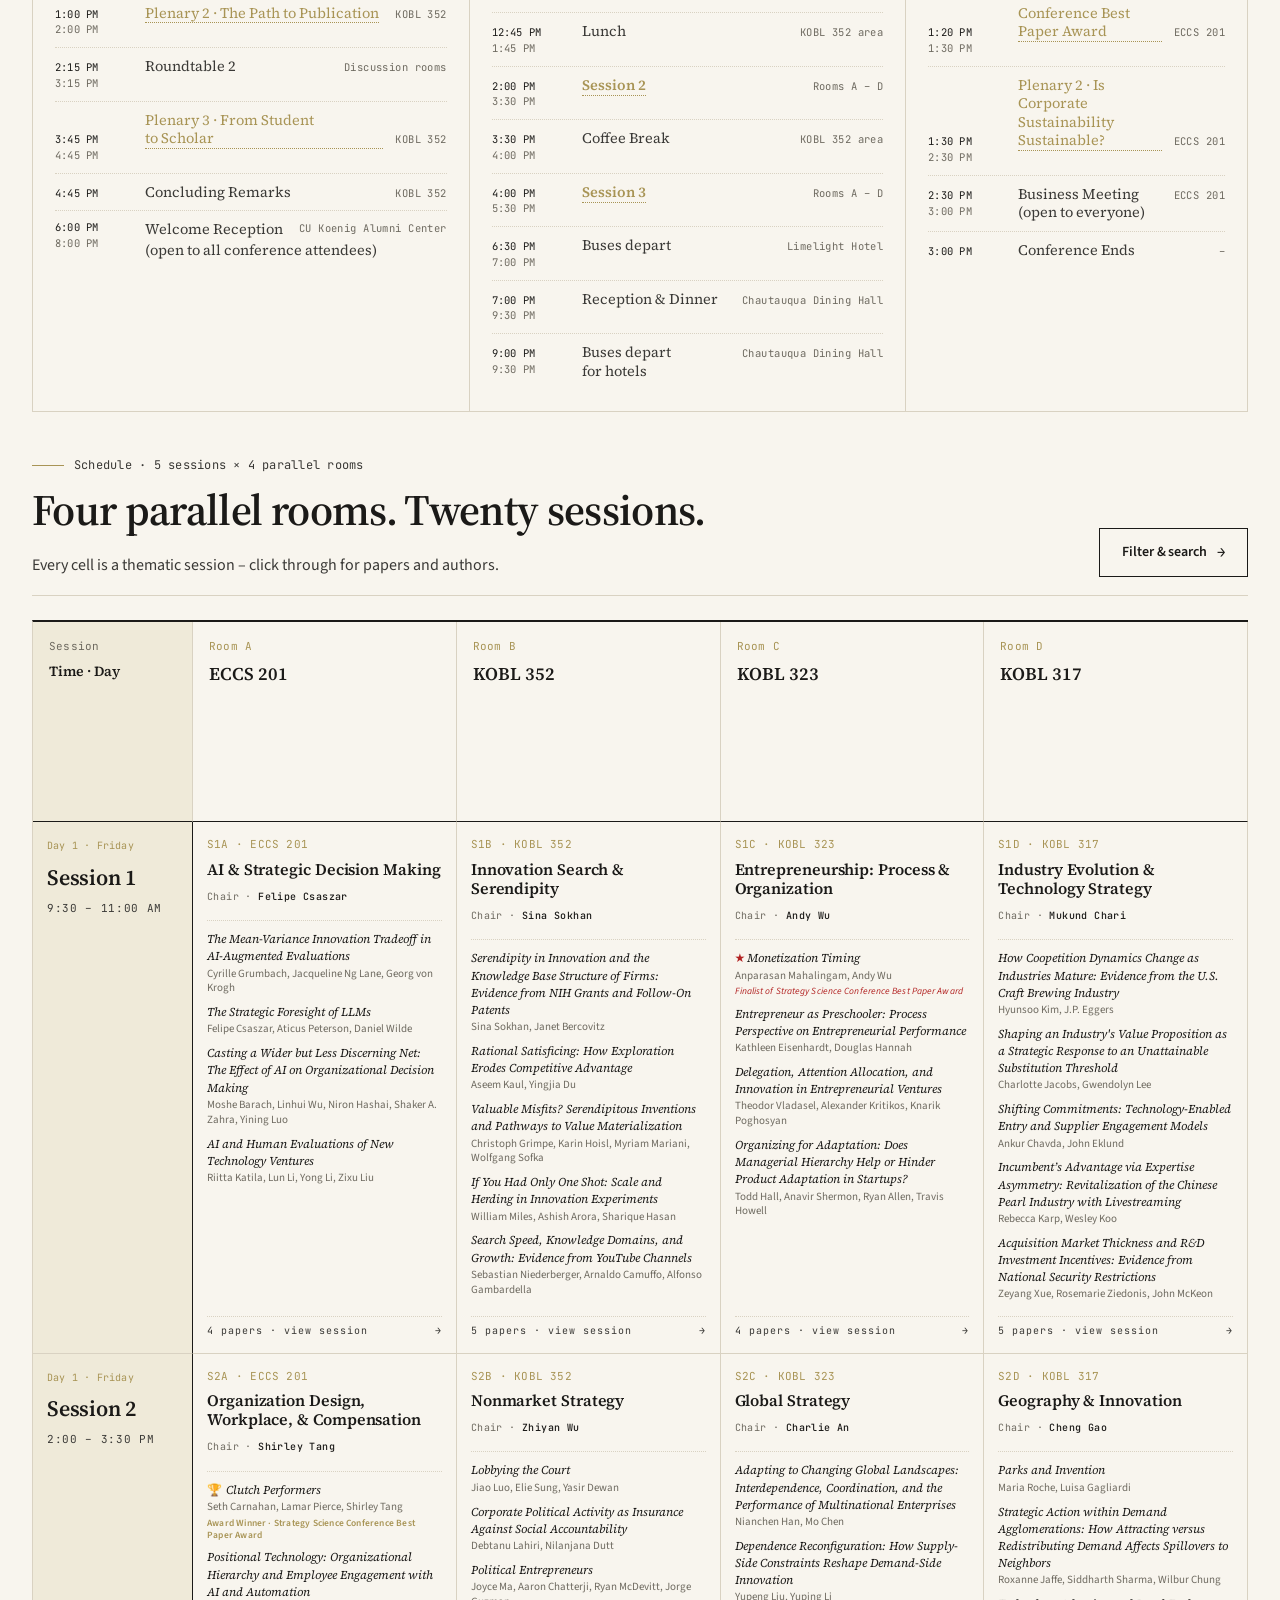
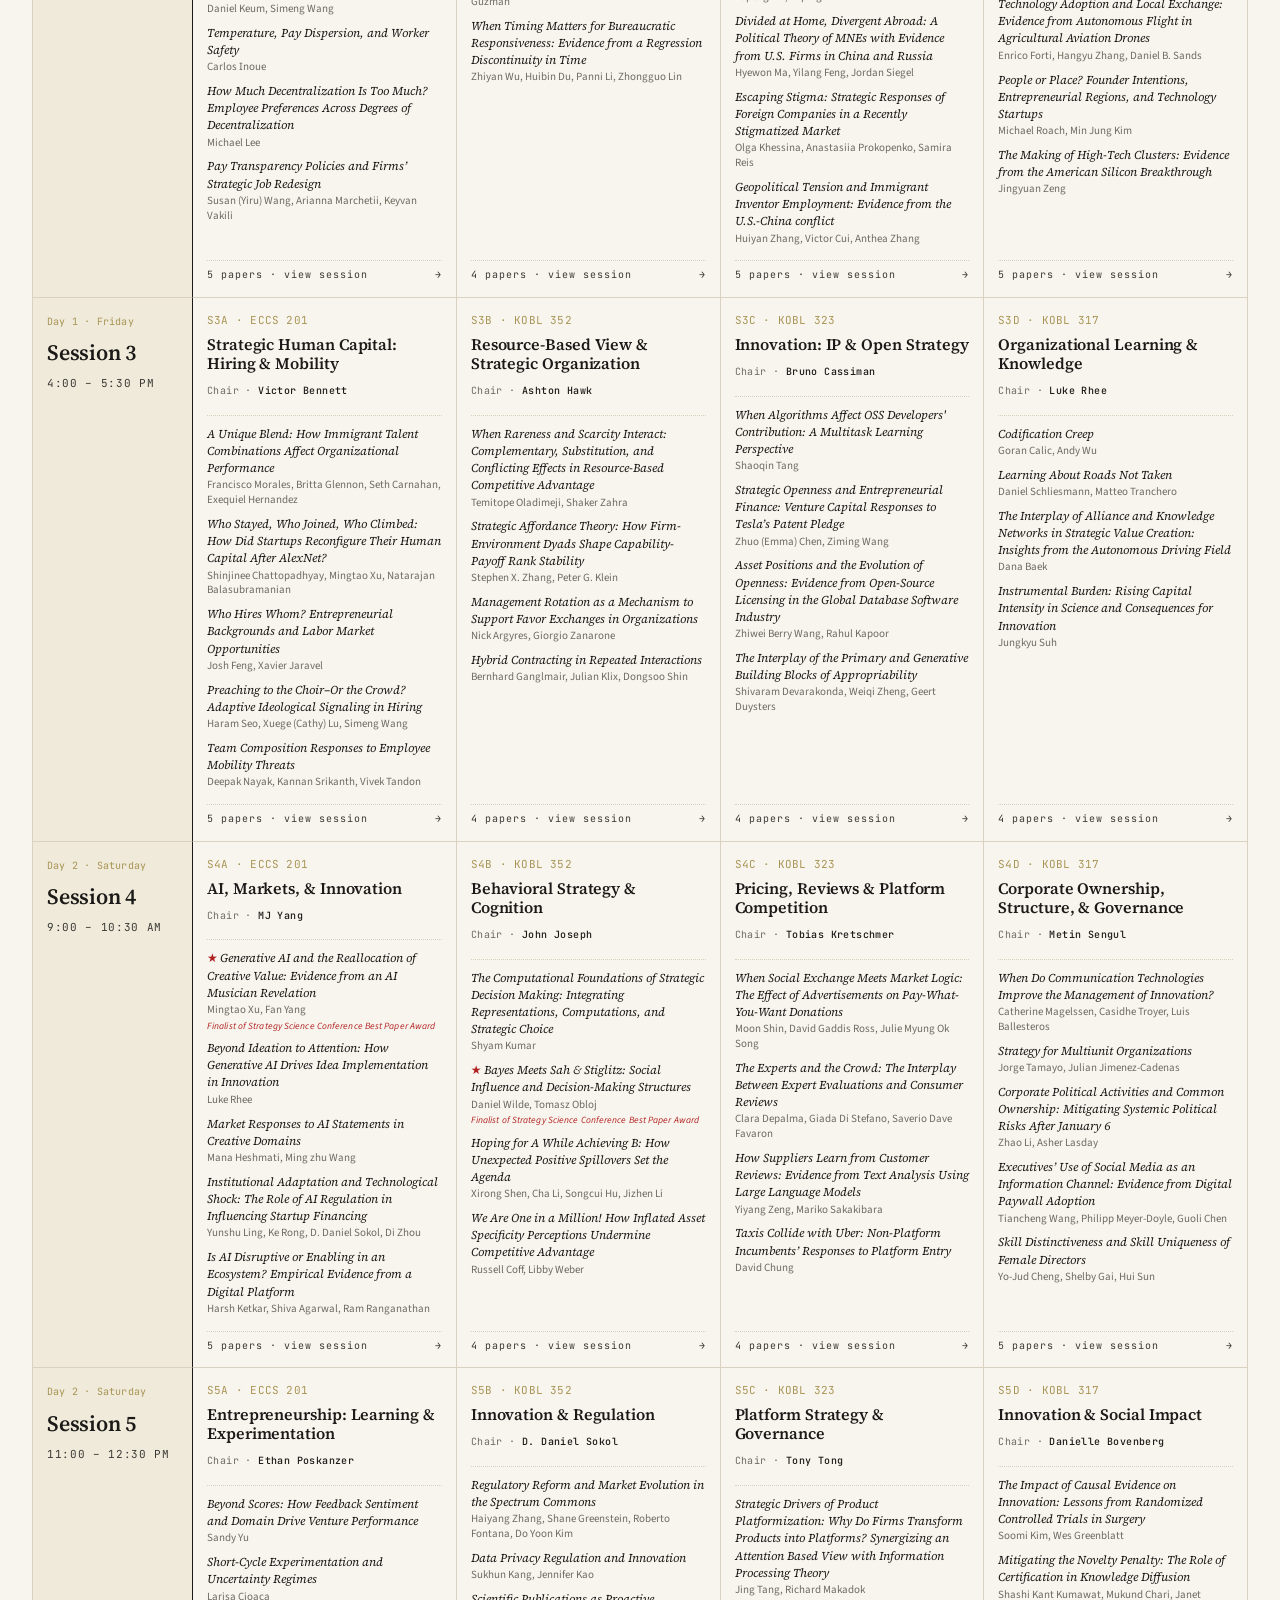
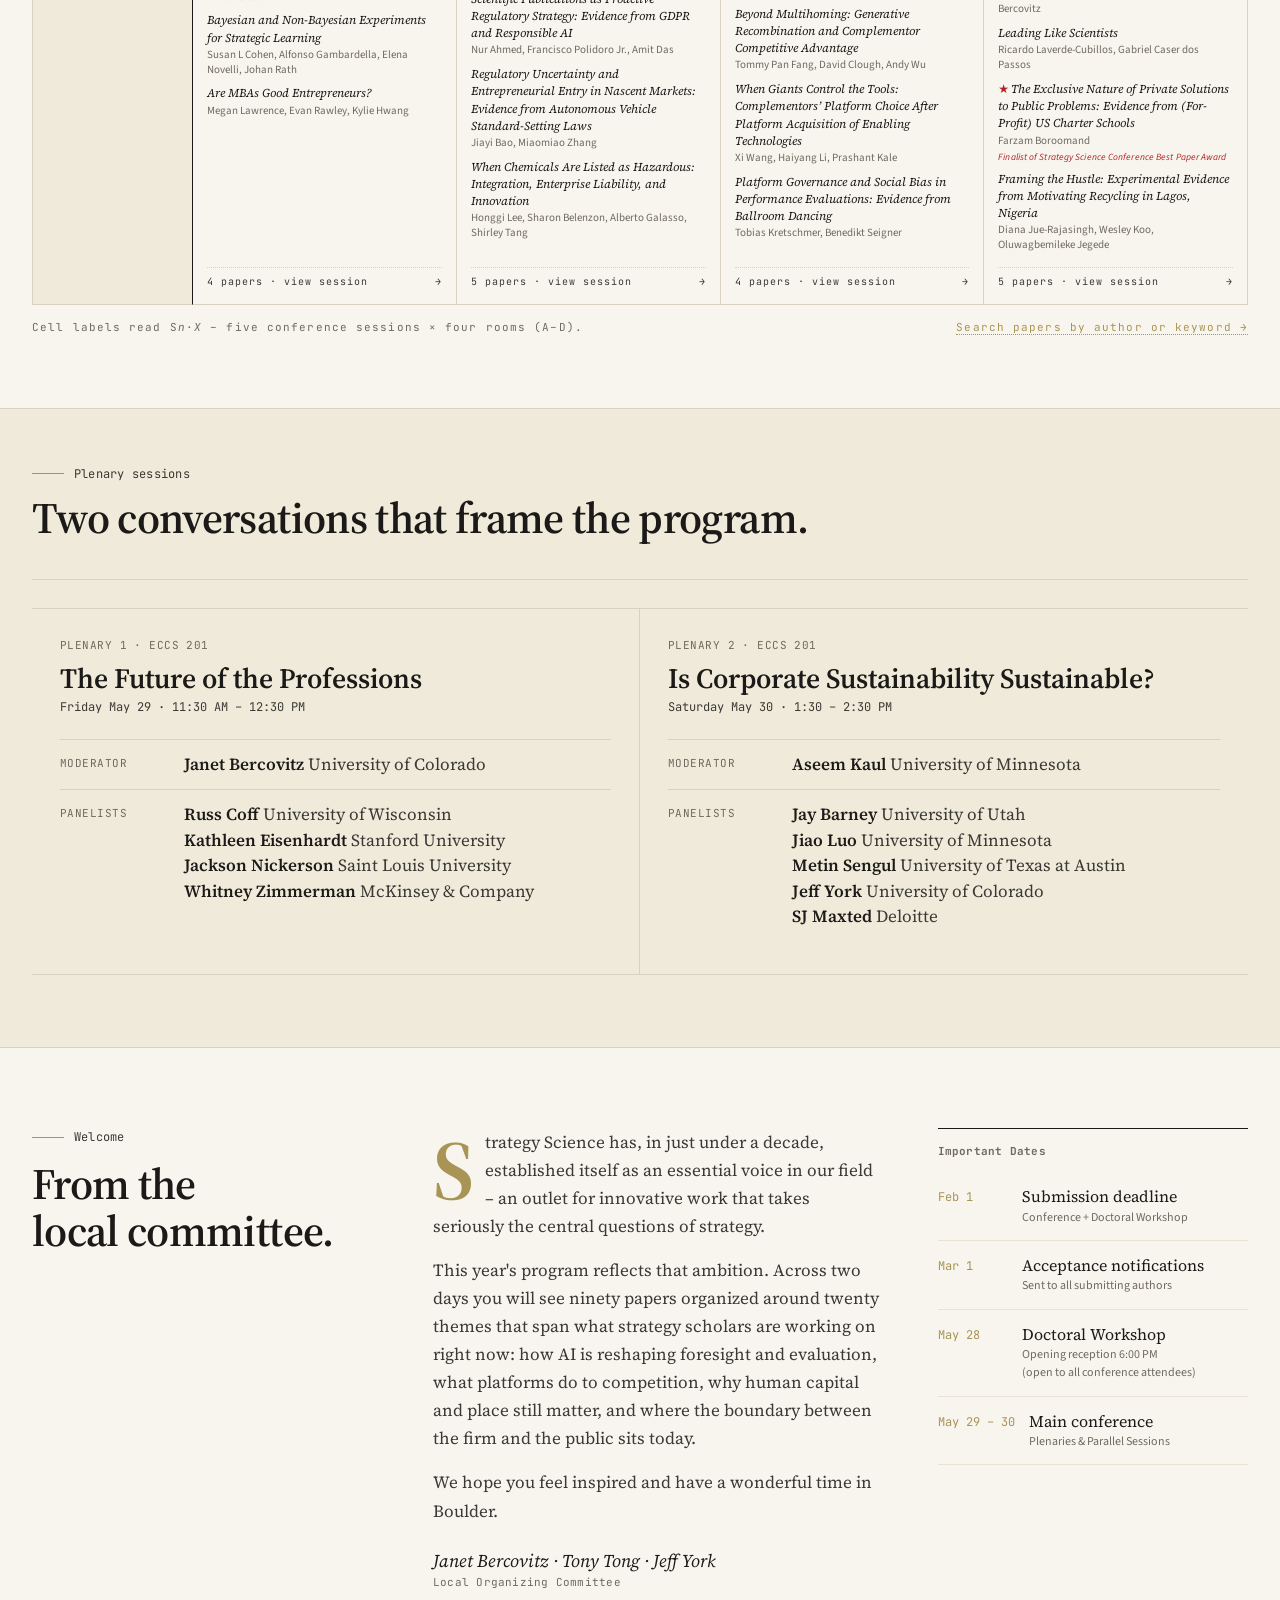
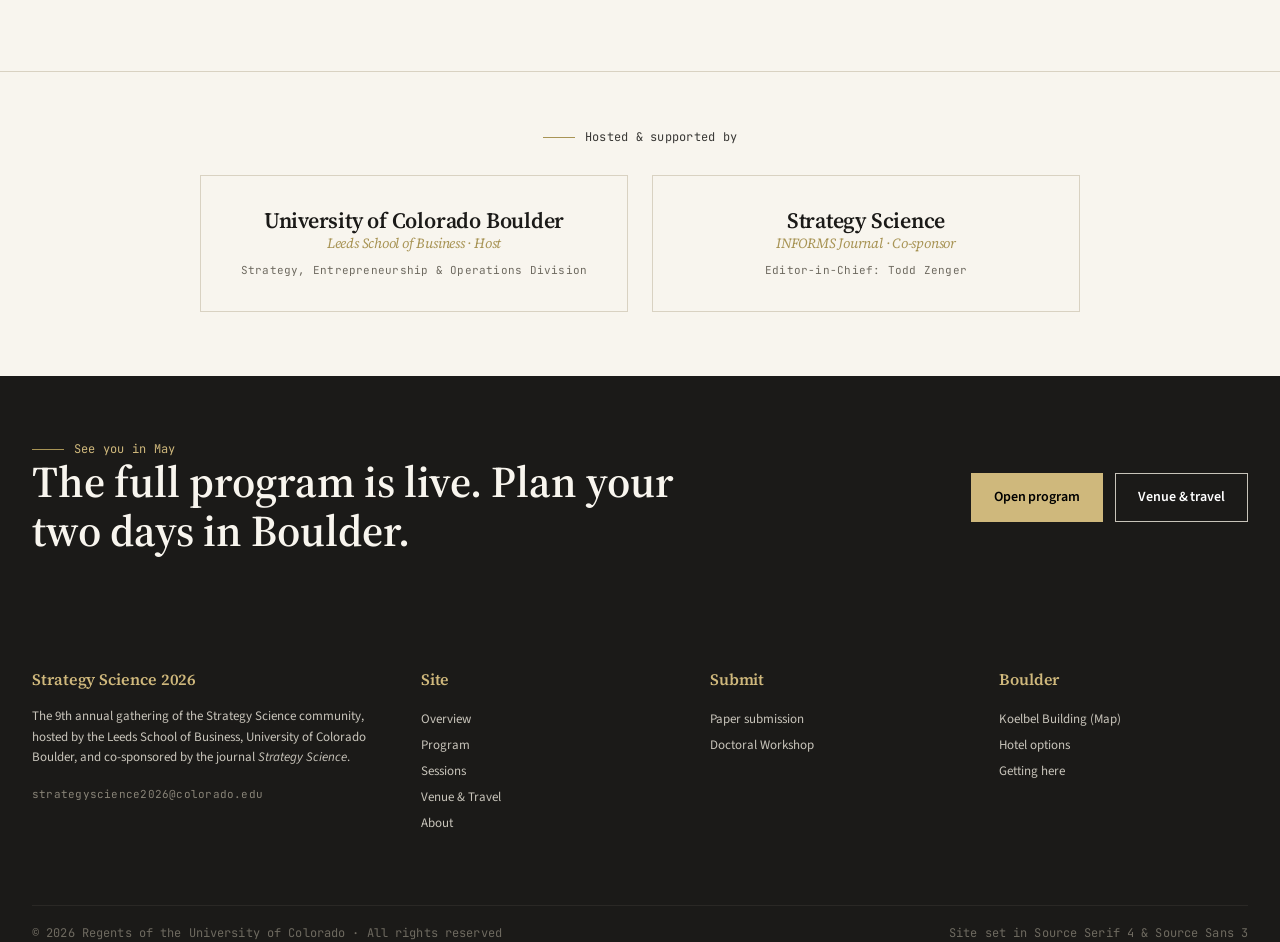
==== commit 198d4559: "Add 04 Best Paper Award nav tab + dedicated page; mark P022 as winner New tab '04 Best Paper Award' " ====
--- a/deploy/index.html
+++ b/deploy/index.html
@@ -432,8 +432,9 @@
     <a href="index.html" aria-current="page"><span class="num">01</span> Overview</a>
     <a href="program.html"><span class="num">02</span> Program</a>
     <a href="sessions.html"><span class="num">03</span> Sessions</a>
-    <a href="venue.html"><span class="num">04</span> Venue &amp; Travel</a>
-    <a href="about.html"><span class="num">05</span> About</a>
+    <a href="best-paper.html"><span class="num">04</span> Best Paper Award</a>
+    <a href="venue.html"><span class="num">05</span> Venue &amp; Travel</a>
+    <a href="about.html"><span class="num">06</span> About</a>
   </div>
 </nav>
 
@@ -766,6 +767,8 @@
   // Finalists for the Conference Best Paper Award (winner announced Sat 1:20 PM).
   // Remove or empty this array after the ceremony to clear the markers.
   const FINALISTS = ['P012', 'P022', 'P069', 'P090', 'P153'];
+  // Winners take priority over finalists in the visual treatment (🏆 instead of ★).
+  const WINNERS = ['P022'];
   function escHTML(s){return String(s||'').replace(/[&<>"]/g,c=>({'&':'&amp;','<':'&lt;','>':'&gt;','"':'&quot;'}[c]));}
   fetch('data/program.json').then(r=>r.json()).then(data=>{
     const m = document.getElementById('matrix');
@@ -793,10 +796,18 @@
         if (sess) {
           const ps = (data.papers && data.papers[sess.id]) || [];
           const paperHTML = ps.map(pp => {
+            const isWinner = WINNERS.includes(pp.id);
             const isFinalist = FINALISTS.includes(pp.id);
-            const star = isFinalist ? '<span style="color:#B22222;font-weight:600;">★</span> ' : '';
-            const note = isFinalist ? '<div style="font-size:9.5px;color:#B22222;font-style:italic;line-height:1.3;margin-top:2px;letter-spacing:0.01em;">Finalist of Strategy Science Conference Best Paper Award</div>' : '';
-            return `<div class="pp">${star}<span class="pti">${escHTML(pp.title)}</span><span class="pau">${escHTML(pp.authors)}</span>${note}</div>`;
+            let marker = '';
+            let note = '';
+            if (isWinner) {
+              marker = '<span style="margin-right:2px;">🏆</span> ';
+              note = '<div style="font-size:9.5px;color:var(--gold-deep);font-weight:600;line-height:1.3;margin-top:2px;letter-spacing:0.02em;">Award Winner · Strategy Science Conference Best Paper Award</div>';
+            } else if (isFinalist) {
+              marker = '<span style="color:#B22222;font-weight:600;">★</span> ';
+              note = '<div style="font-size:9.5px;color:#B22222;font-style:italic;line-height:1.3;margin-top:2px;letter-spacing:0.01em;">Finalist of Strategy Science Conference Best Paper Award</div>';
+            }
+            return `<div class="pp">${marker}<span class="pti">${escHTML(pp.title)}</span><span class="pau">${escHTML(pp.authors)}</span>${note}</div>`;
           }).join('');
           const chair = CHAIRS[sess.id] || '';
           const chairHTML = chair ? `<div class="chair">Chair · <b>${escHTML(chair)}</b></div>` : '';
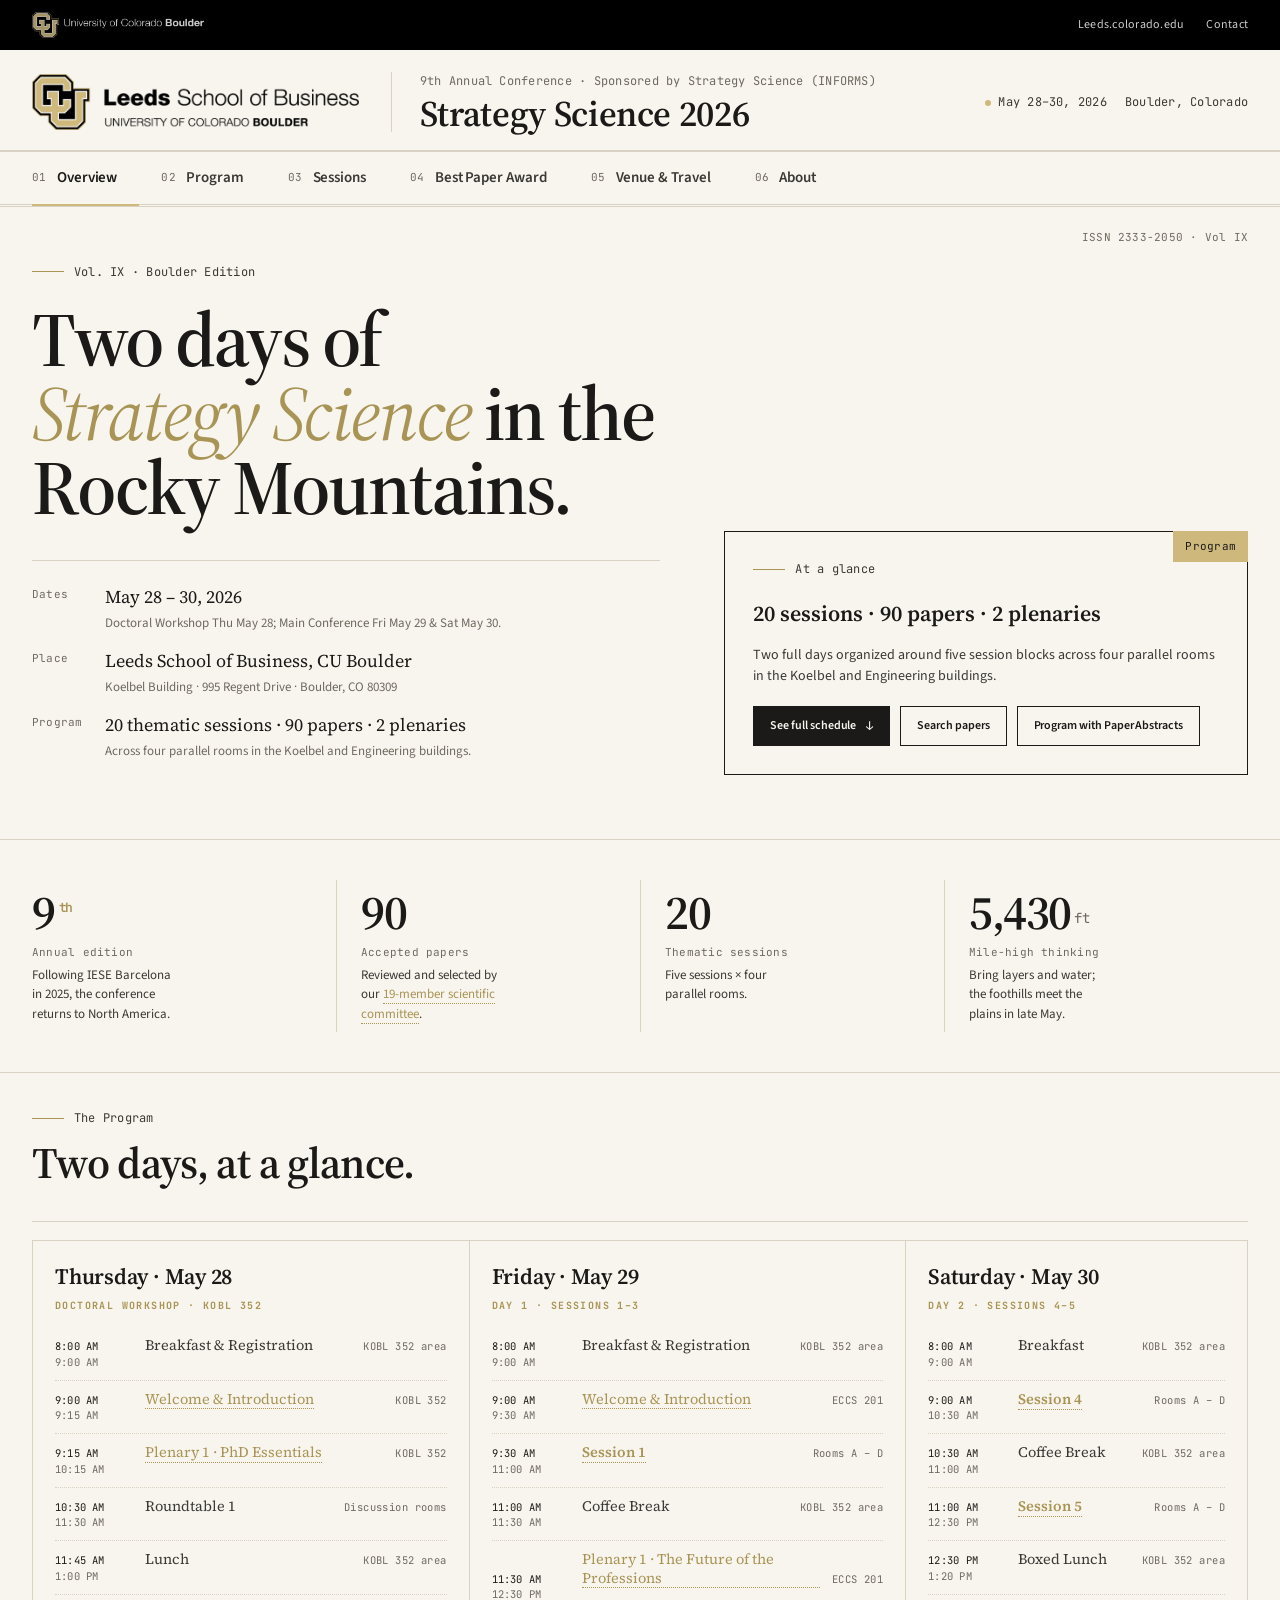
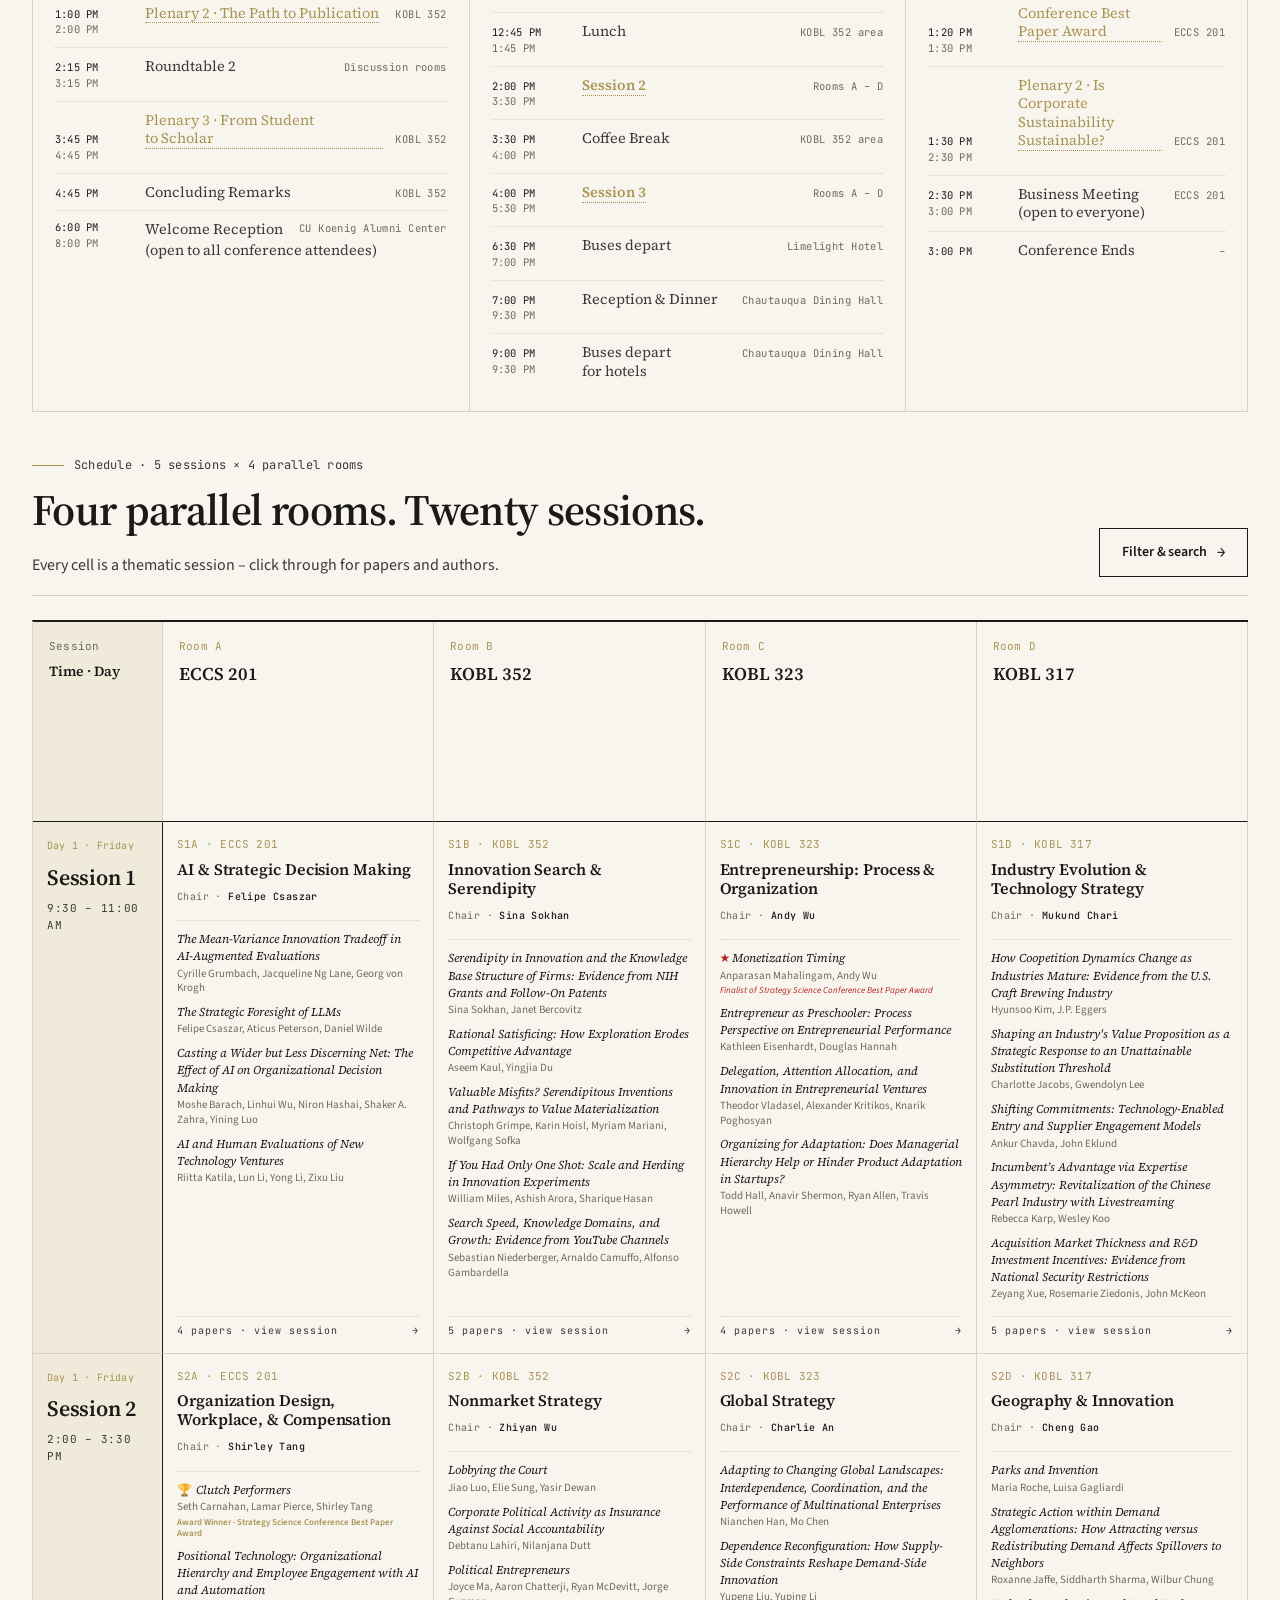
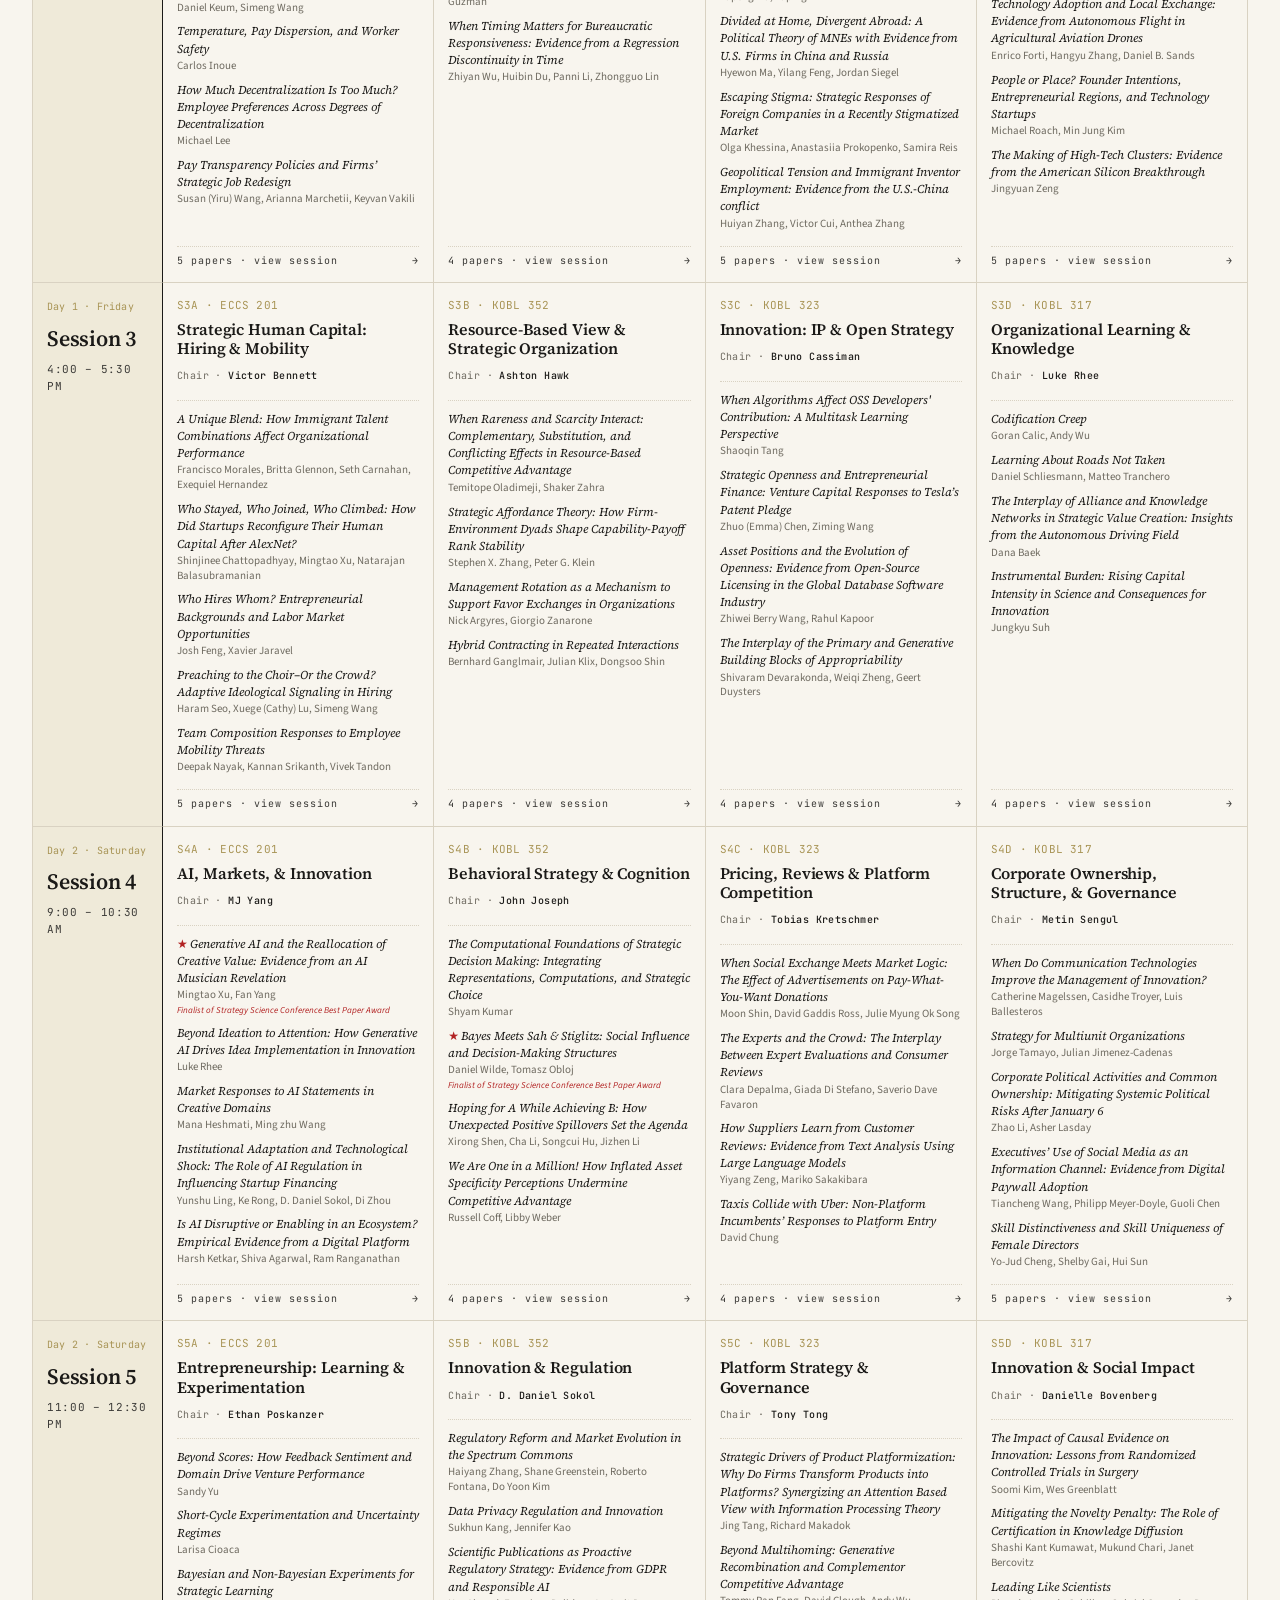
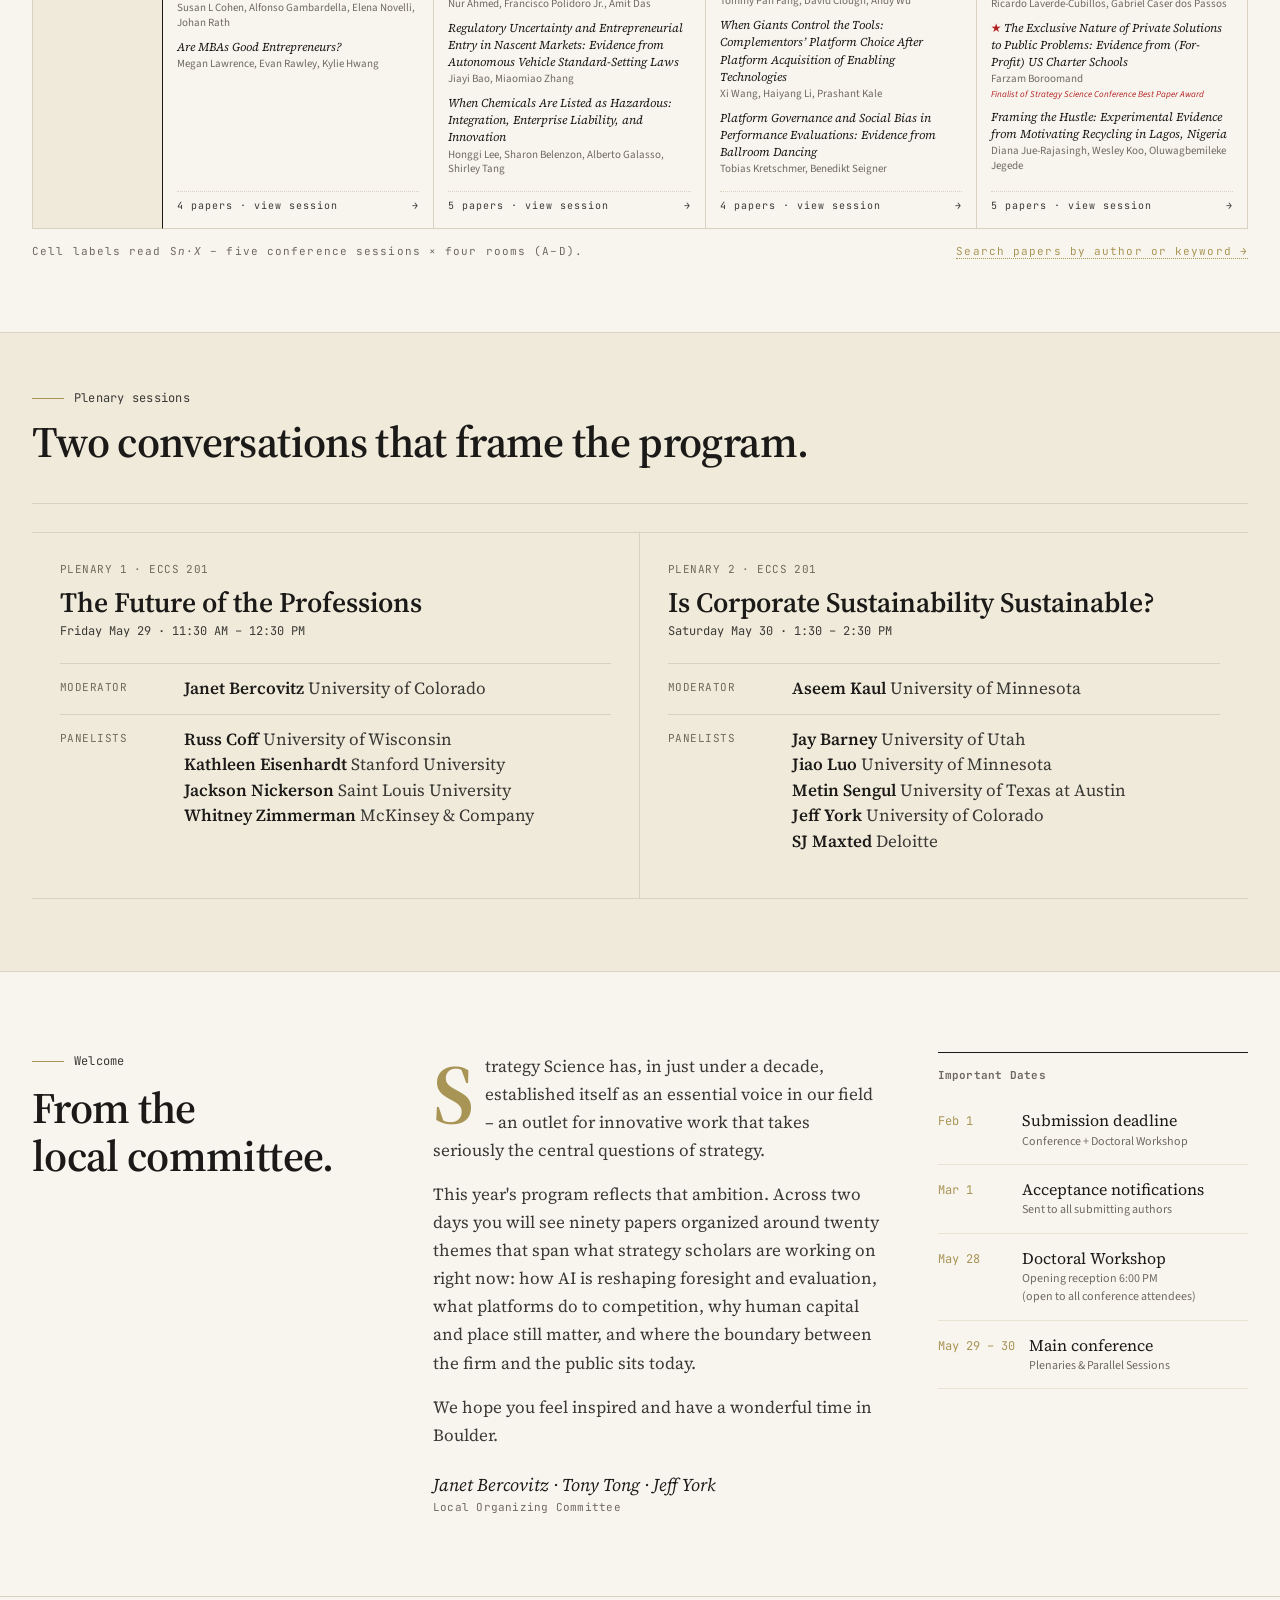
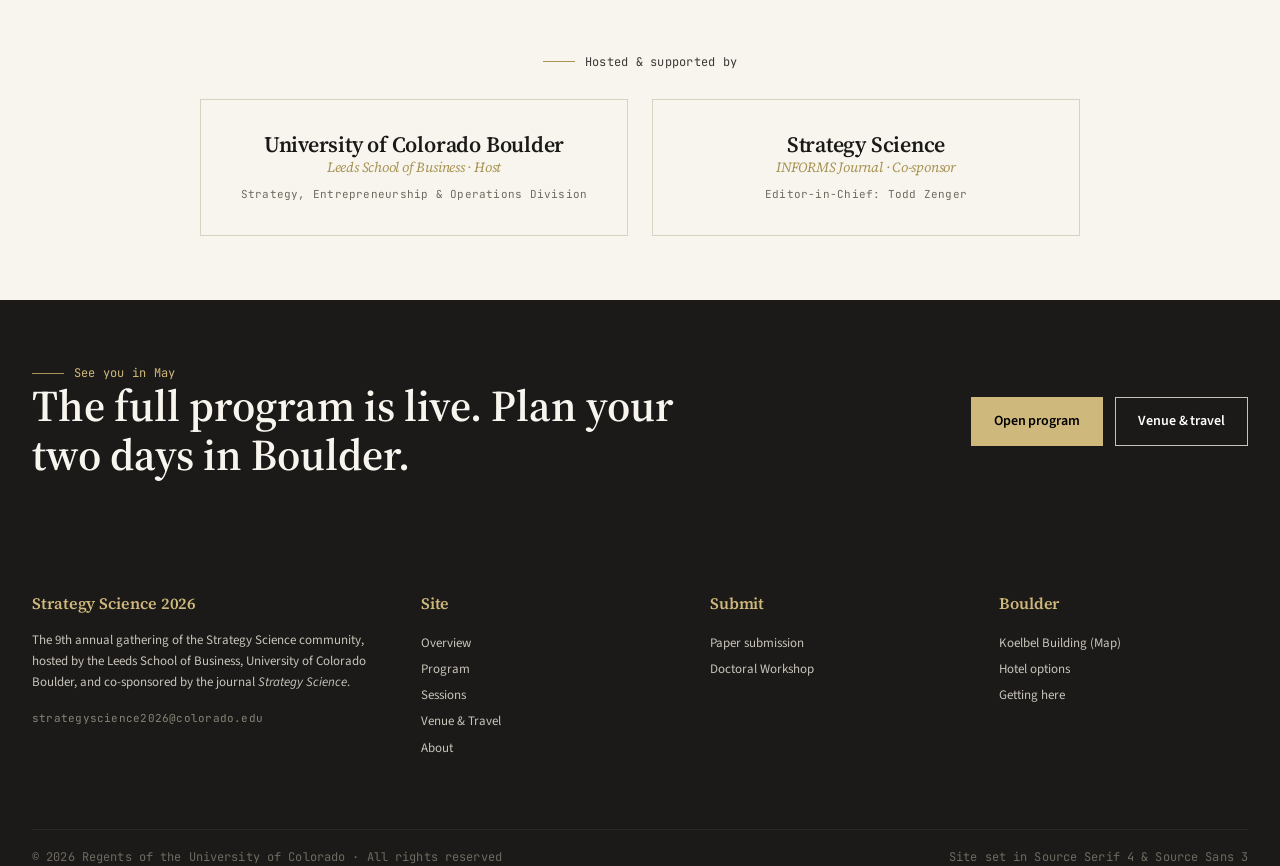
==== commit 9a50def1: "Past-tense 'was announced' + widen matrix cells so finalist note fits Two changes:  1. 'Five finalis" ====
--- a/deploy/index.html
+++ b/deploy/index.html
@@ -264,7 +264,7 @@
   .matrix-wrap { padding: 24px 0 8px; overflow-x: auto; }
   .matrix {
     display: grid;
-    grid-template-columns: 160px repeat(4, minmax(0, 1fr));
+    grid-template-columns: 130px repeat(4, minmax(0, 1fr));
     border-top: 2px solid var(--ink);
     border-left: 1px solid var(--rule);
     min-width: 920px;
@@ -543,7 +543,7 @@
         <div class="item"><span class="t">10:30 AM<span class="to">11:00 AM</span></span><span class="lbl">Coffee Break</span><span class="rm">KOBL 352 area</span></div>
         <div class="item session"><span class="t">11:00 AM<span class="to">12:30 PM</span></span><span class="lbl"><a href="#sched">Session 5</a></span><span class="rm">Rooms A – D</span></div>
         <div class="item"><span class="t">12:30 PM<span class="to">1:20 PM</span></span><span class="lbl">Boxed Lunch</span><span class="rm">KOBL 352 area</span></div>
-        <div class="item"><span class="t">1:20 PM<span class="to">1:30 PM</span></span><span class="lbl"><details class="info"><summary>Conference Best Paper Award</summary><div class="info-body">Five finalist papers; winner to announce at the session.<br><b>S1C</b>Monetization Timing — Anparasan Mahalingam, Andy Wu<br><b>S2A</b>Clutch Performers — Seth Carnahan, Lamar Pierce, Shirley Tang<br><b>S4A</b>Generative AI and the Reallocation of Creative Value — Mingtao Xu, Fan Yang<br><b>S4B</b>Bayes Meets Sah &amp; Stiglitz — Daniel Wilde, Tomasz Obloj<br><b>S5D</b>The Exclusive Nature of Private Solutions to Public Problems — Farzam Boroomand</div></details></span><span class="rm">ECCS 201</span></div>
+        <div class="item"><span class="t">1:20 PM<span class="to">1:30 PM</span></span><span class="lbl"><details class="info"><summary>Conference Best Paper Award</summary><div class="info-body">Five finalist papers; winner was announced at the session.<br><b>S1C</b>Monetization Timing — Anparasan Mahalingam, Andy Wu<br><b>S2A</b>Clutch Performers — Seth Carnahan, Lamar Pierce, Shirley Tang<br><b>S4A</b>Generative AI and the Reallocation of Creative Value — Mingtao Xu, Fan Yang<br><b>S4B</b>Bayes Meets Sah &amp; Stiglitz — Daniel Wilde, Tomasz Obloj<br><b>S5D</b>The Exclusive Nature of Private Solutions to Public Problems — Farzam Boroomand</div></details></span><span class="rm">ECCS 201</span></div>
         <div class="item"><span class="t">1:30 PM<span class="to">2:30 PM</span></span><span class="lbl"><details class="info"><summary>Plenary 2 · Is Corporate Sustainability Sustainable?</summary><div class="info-body"><b>Moderator</b>Aseem Kaul (Minnesota)<br><b>Panelists</b>Jay Barney (Utah) · Jiao Luo (Minnesota) · Metin Sengul (UT Austin) · Jeff York (CU Boulder) · SJ Maxted (Deloitte)</div></details></span><span class="rm">ECCS 201</span></div>
         <div class="item"><span class="t">2:30 PM<span class="to">3:00 PM</span></span><span class="lbl">Business Meeting (open to everyone)</span><span class="rm">ECCS 201</span></div>
         <div class="item"><span class="t">3:00 PM</span><span class="lbl">Conference Ends</span><span class="rm">–</span></div>
@@ -802,10 +802,10 @@
             let note = '';
             if (isWinner) {
               marker = '<span style="margin-right:2px;">🏆</span> ';
-              note = '<div style="font-size:9.5px;color:var(--gold-deep);font-weight:600;line-height:1.3;margin-top:2px;letter-spacing:0.02em;">Award Winner · Strategy Science Conference Best Paper Award</div>';
+              note = '<div style="font-size:9px;color:var(--gold-deep);font-weight:600;line-height:1.3;margin-top:2px;letter-spacing:0;">Award Winner · Strategy Science Conference Best Paper Award</div>';
             } else if (isFinalist) {
               marker = '<span style="color:#B22222;font-weight:600;">★</span> ';
-              note = '<div style="font-size:9.5px;color:#B22222;font-style:italic;line-height:1.3;margin-top:2px;letter-spacing:0.01em;">Finalist of Strategy Science Conference Best Paper Award</div>';
+              note = '<div style="font-size:9px;color:#B22222;font-style:italic;line-height:1.3;margin-top:2px;letter-spacing:0;">Finalist of Strategy Science Conference Best Paper Award</div>';
             }
             return `<div class="pp">${marker}<span class="pti">${escHTML(pp.title)}</span><span class="pau">${escHTML(pp.authors)}</span>${note}</div>`;
           }).join('');
